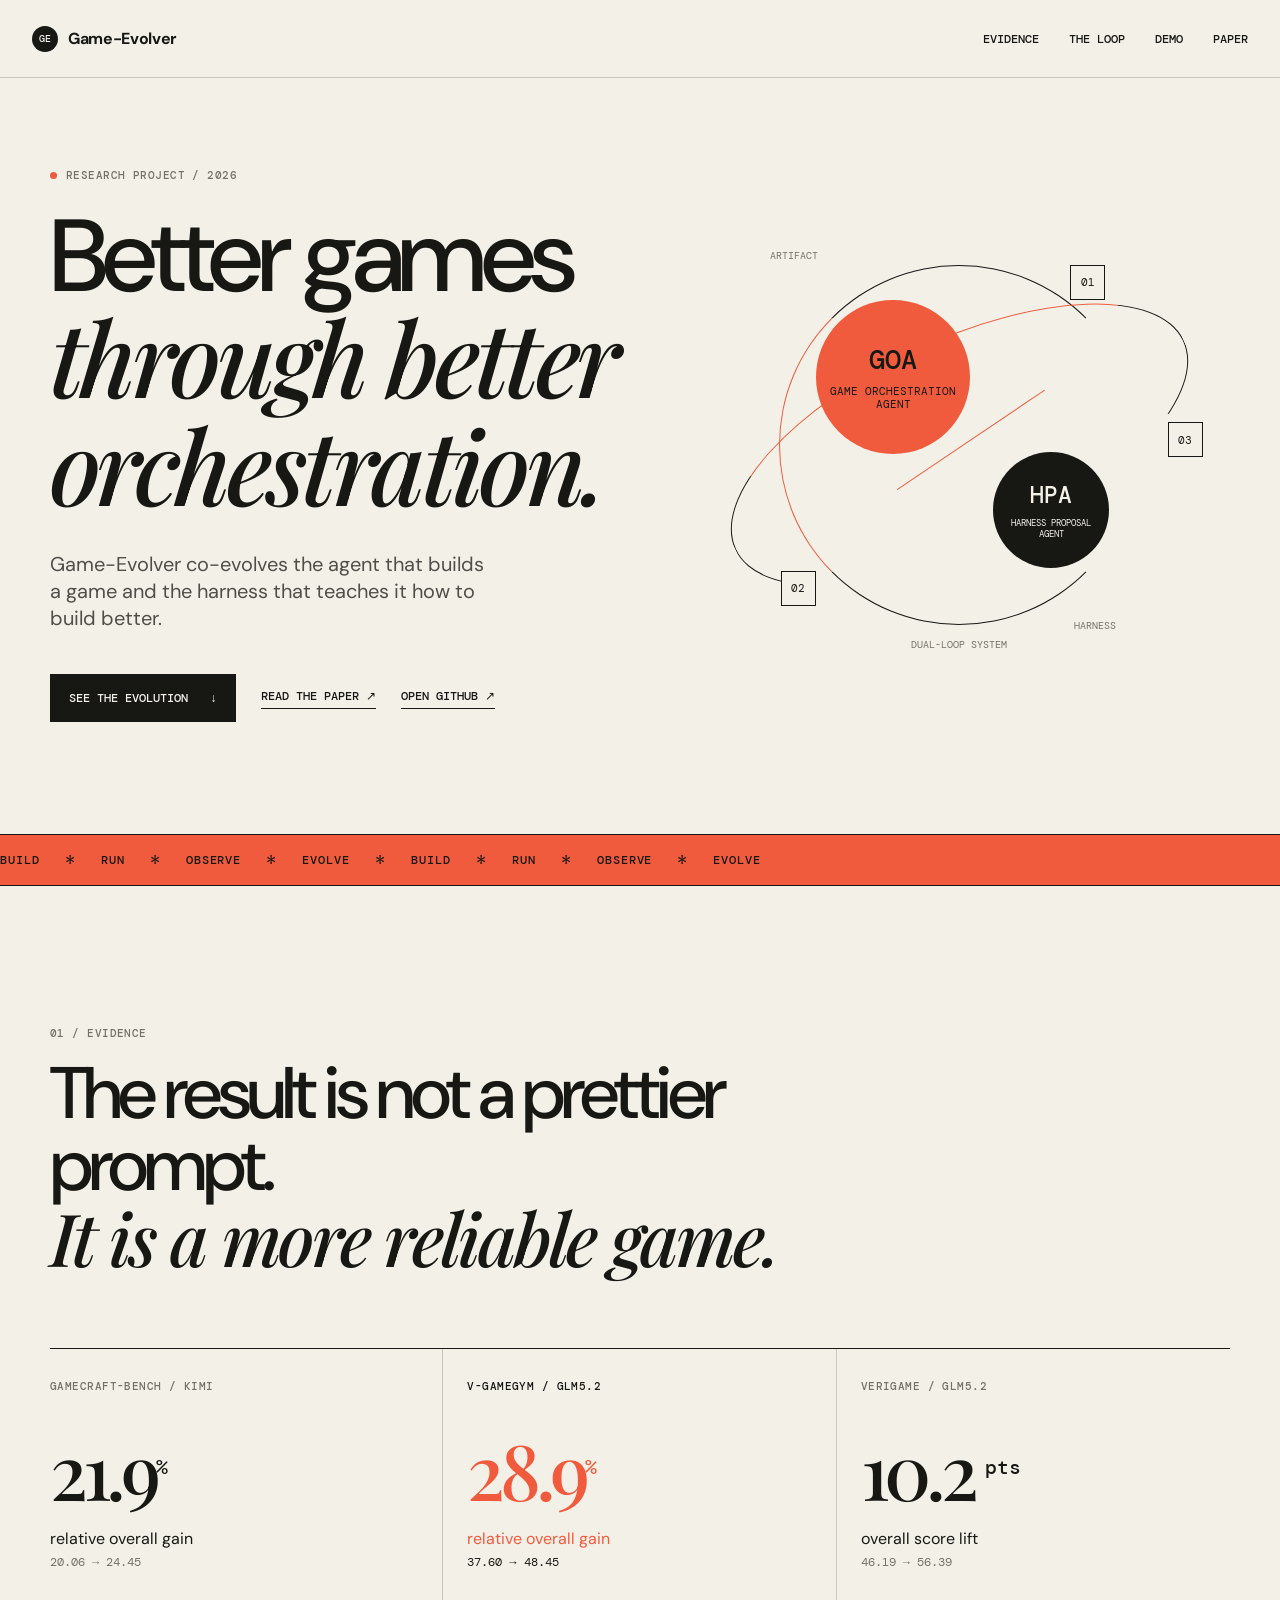
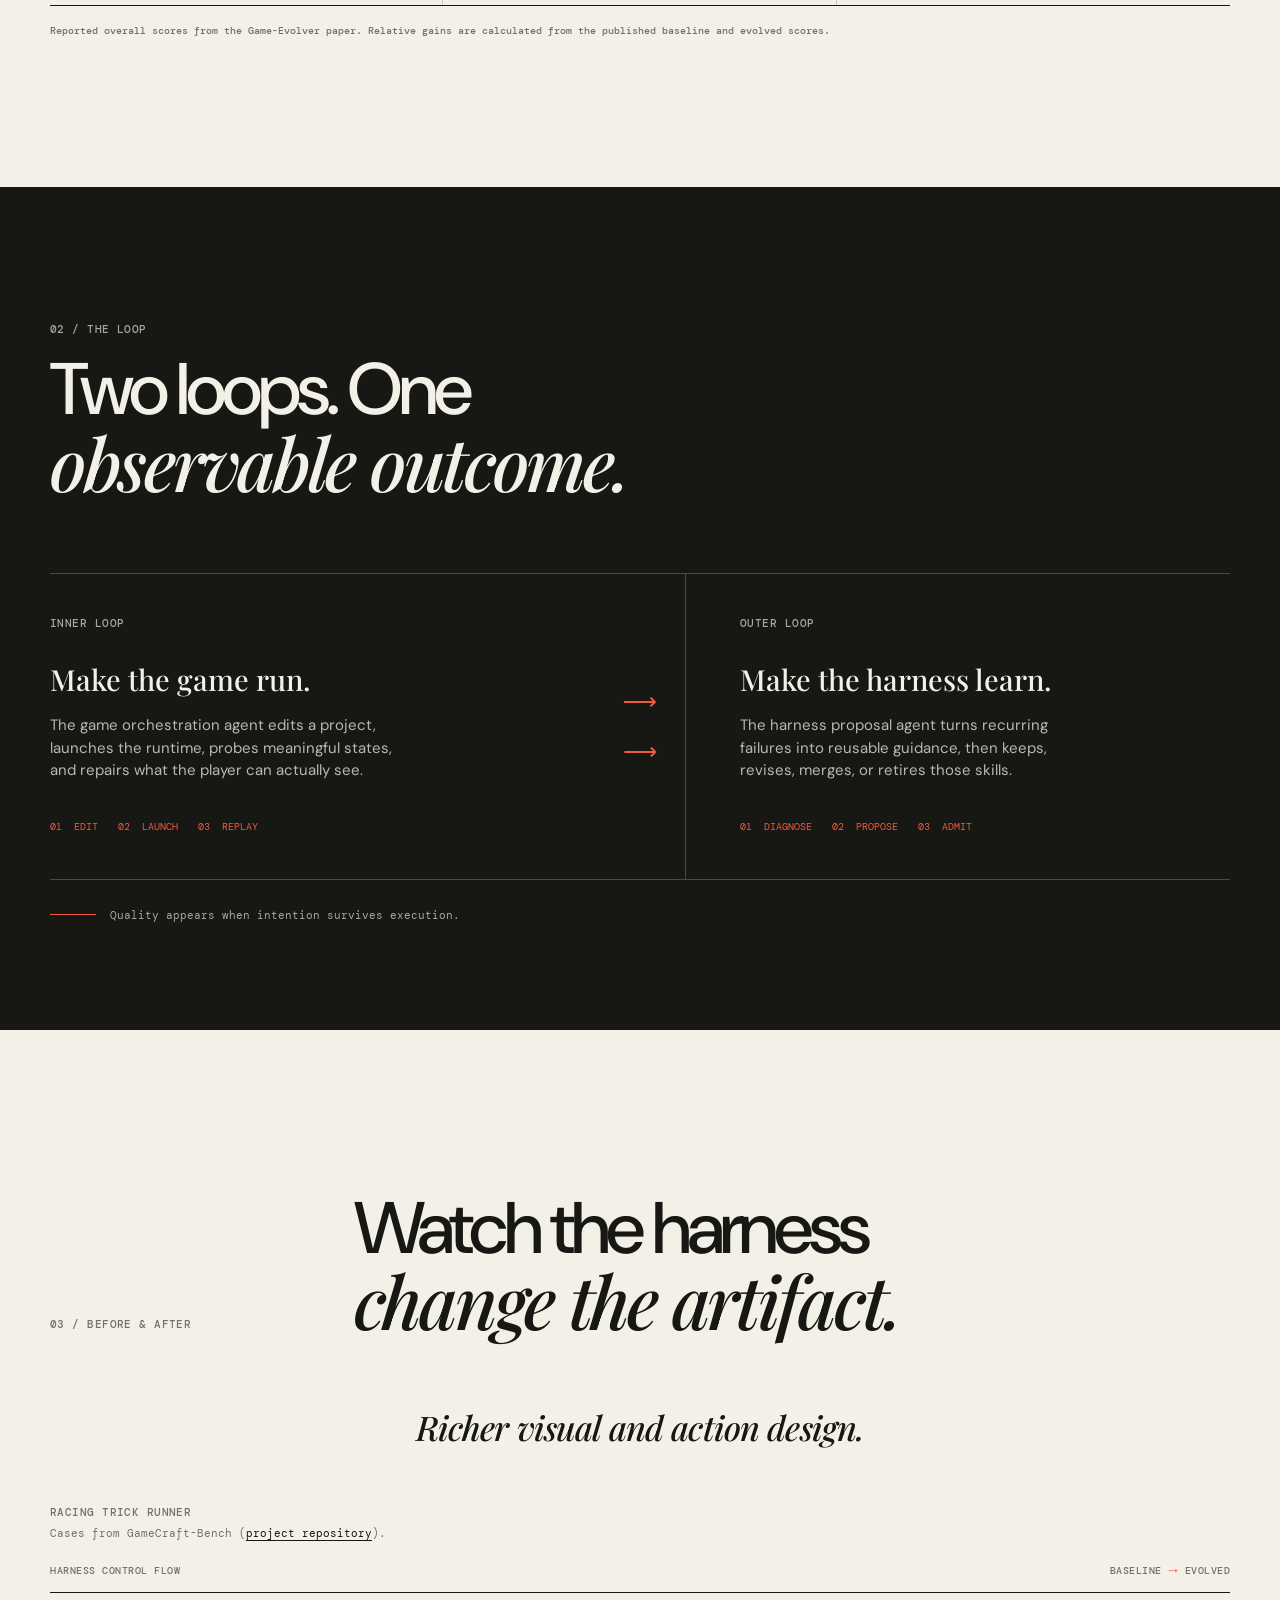
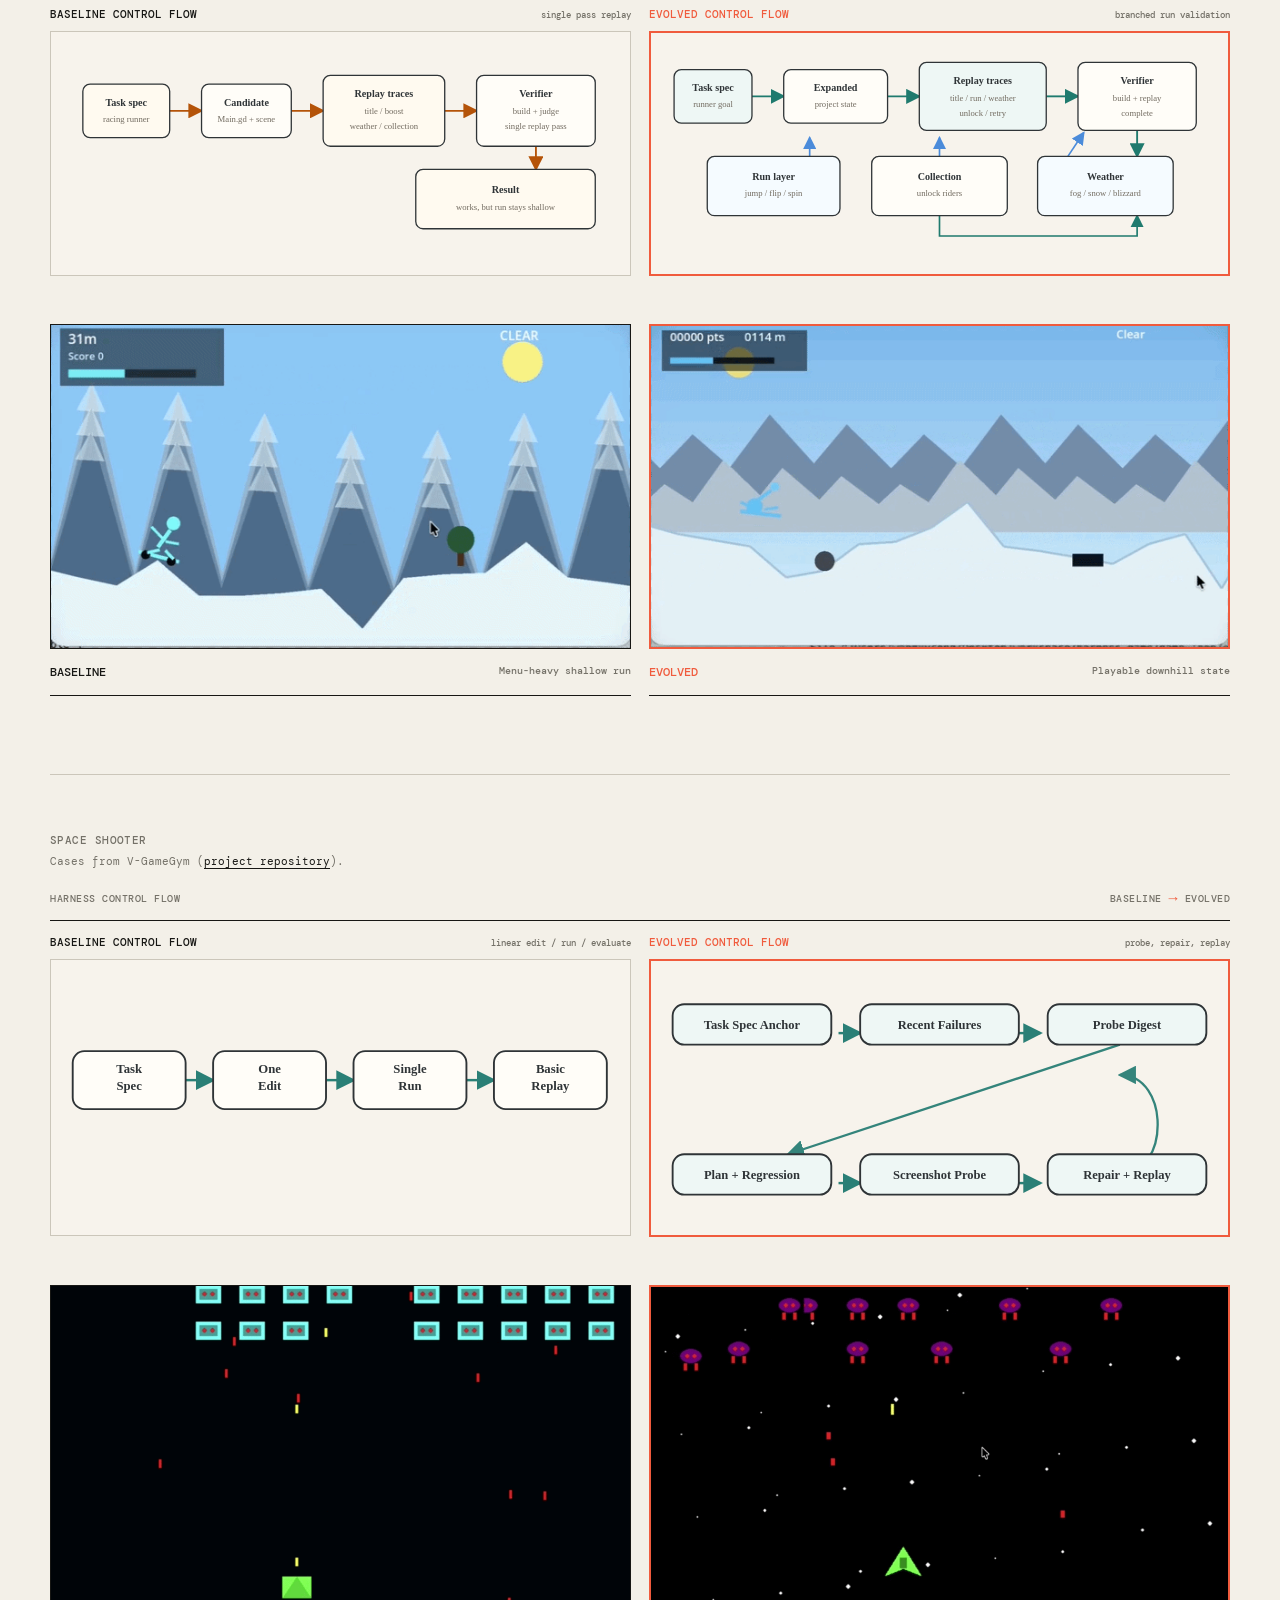
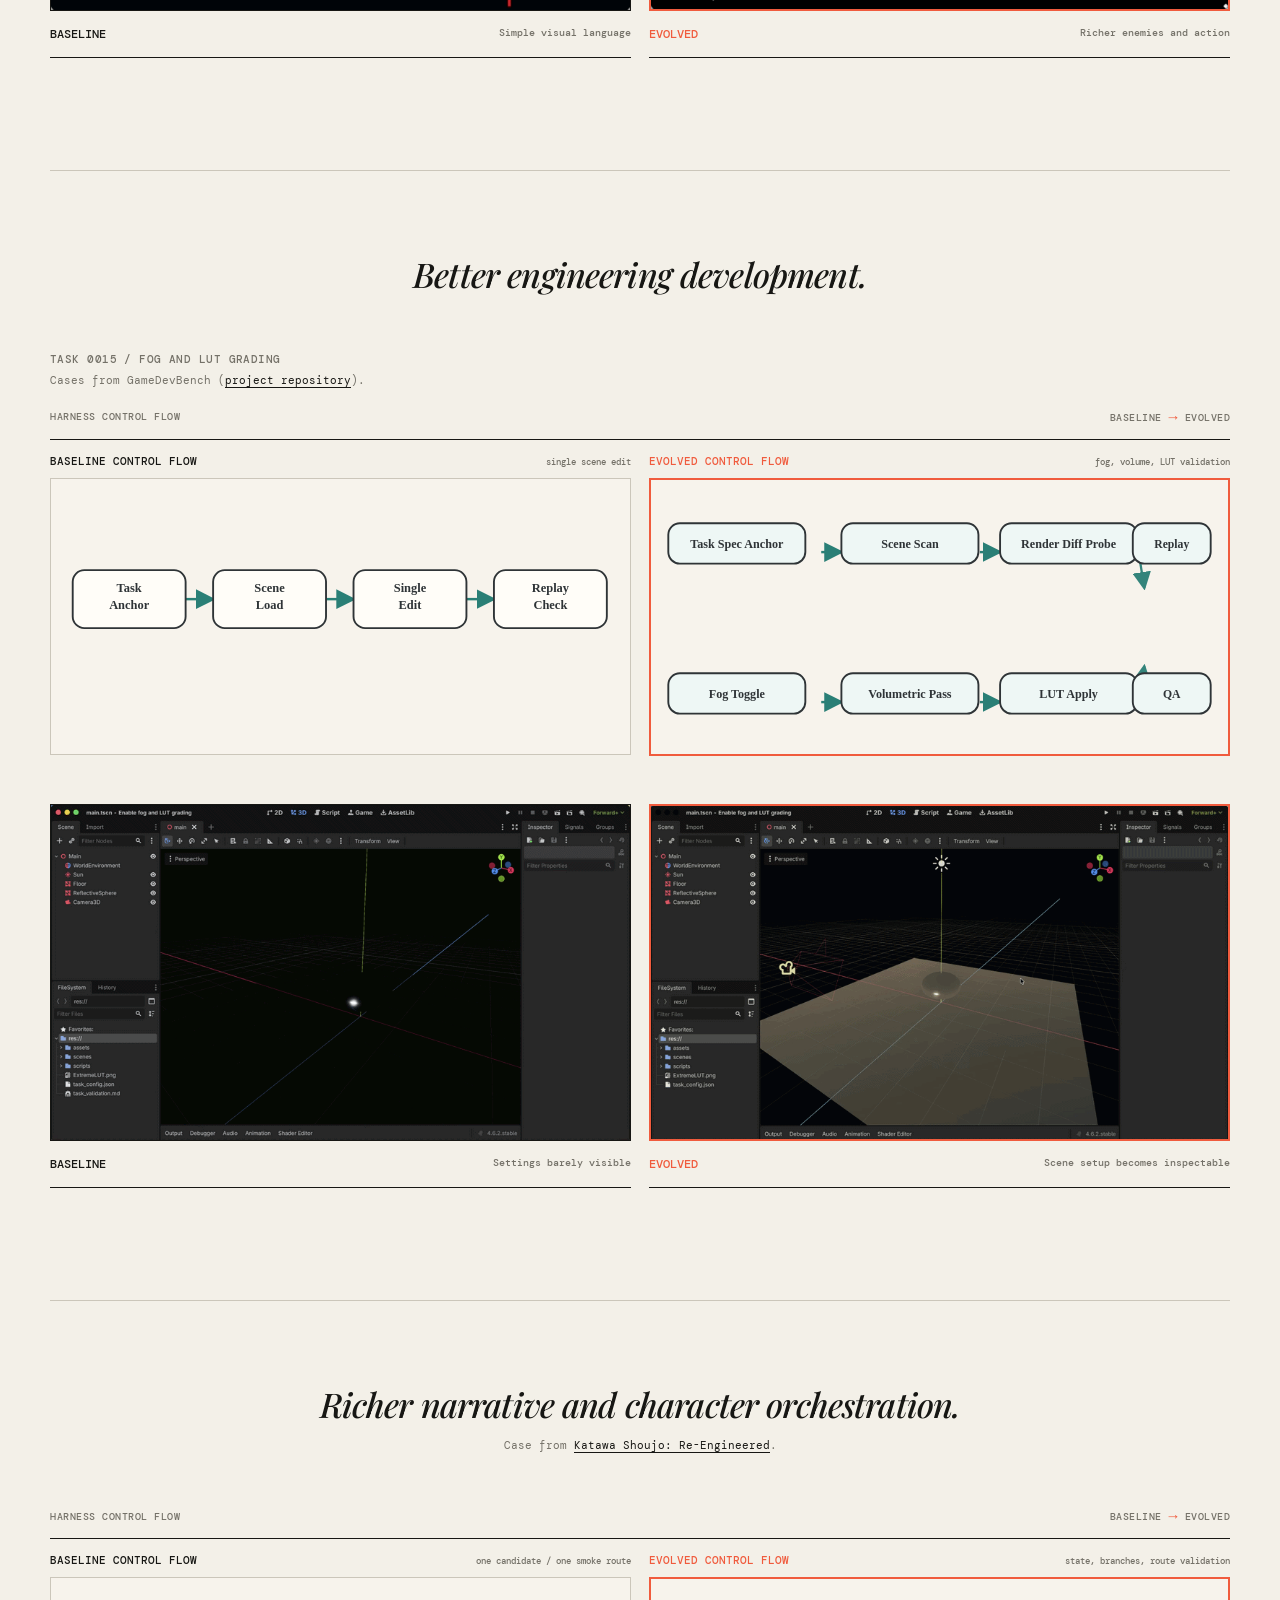
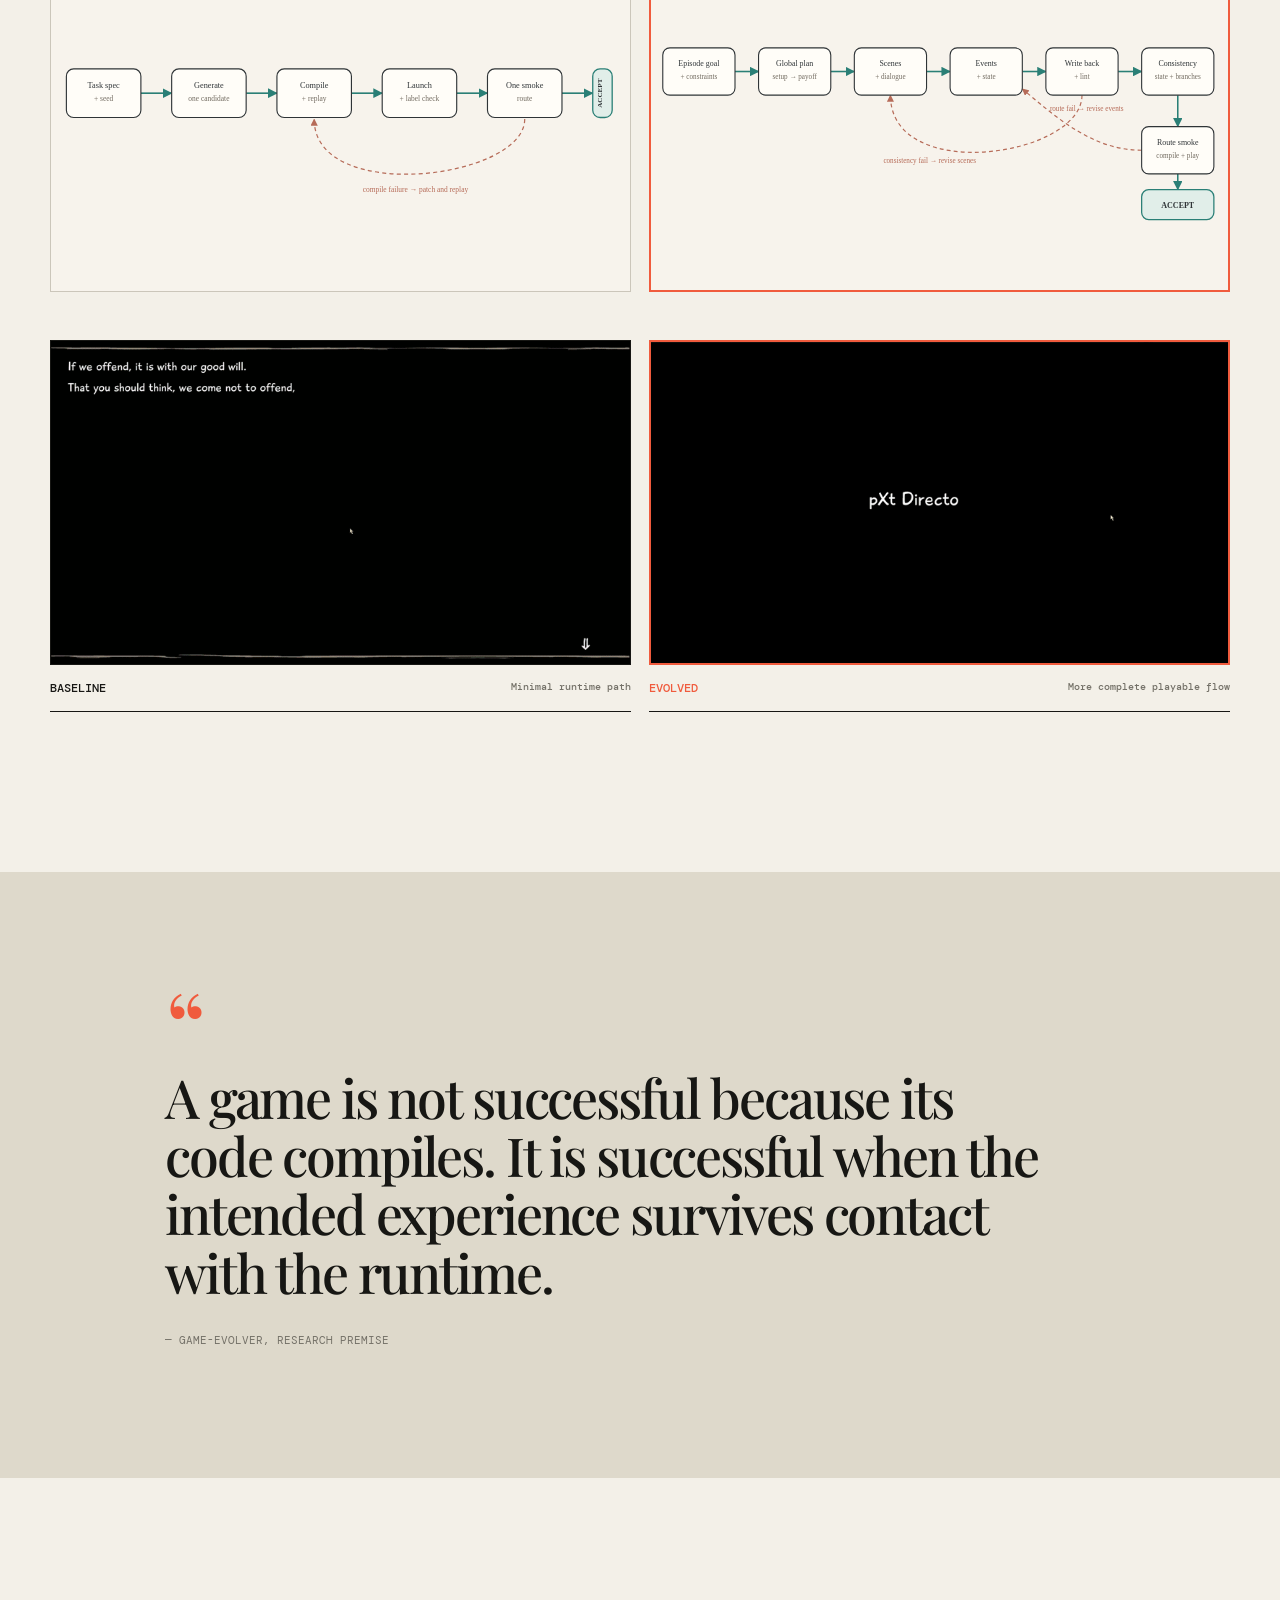
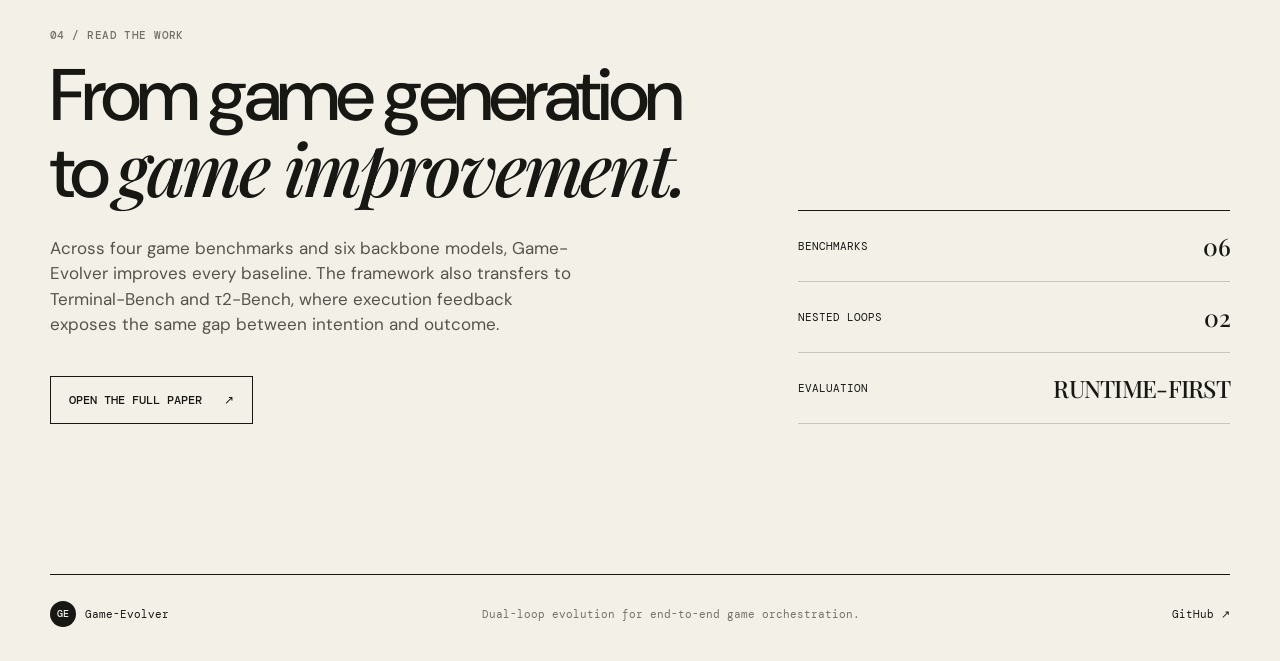
==== game-evolver/index.html @ 31e7216b "Add Game-Evolver demo site" ====
<!doctype html>
<html lang="en">
<head>
  <meta charset="utf-8">
  <meta name="viewport" content="width=device-width, initial-scale=1">
  <meta name="description" content="Game-Evolver: dual-loop evolution for end-to-end game orchestration.">
  <title>Game-Evolver | Better games through better orchestration</title>
  <link rel="stylesheet" href="styles.css">
</head>
<body>
  <header class="site-header">
    <a class="wordmark" href="#top" aria-label="Game-Evolver home">
      <span class="wordmark-mark" aria-hidden="true">GE</span>
      <span>Game-Evolver</span>
    </a>
    <button class="menu-toggle" type="button" aria-expanded="false" aria-controls="site-nav">Menu</button>
    <nav id="site-nav" class="site-nav" aria-label="Primary navigation">
      <a href="#evidence">Evidence</a>
      <a href="#loop">The loop</a>
      <a href="#demo">Demo</a>
      <a href="#paper">Paper</a>
    </nav>
  </header>

  <main id="top">
    <section class="hero section-shell">
      <div class="hero-copy reveal">
        <p class="eyebrow"><span class="pulse-dot"></span> Research project / 2026</p>
        <h1>Better games<br><em>through better orchestration.</em></h1>
        <p class="hero-lede">Game-Evolver co-evolves the agent that builds a game and the harness that teaches it how to build better.</p>
        <div class="hero-actions">
          <a class="button button-dark" href="#demo">See the evolution <span aria-hidden="true">&#8595;</span></a>
          <a class="text-link" href="assets/Game-Evolver-paper.pdf" target="_blank" rel="noreferrer">Read the paper <span aria-hidden="true">&#8599;</span></a>
          <a class="text-link" href="https://github.com/xuc865/Game-Evolver" target="_blank" rel="noreferrer">Open GitHub <span aria-hidden="true">&#8599;</span></a>
        </div>
      </div>
      <div class="hero-art reveal reveal-delay">
        <div class="orbit-label orbit-label-top">artifact</div>
        <div class="orbit-label orbit-label-bottom">harness</div>
        <div class="hero-ring hero-ring-one"></div>
        <div class="hero-ring hero-ring-two"></div>
        <div class="hero-link" aria-hidden="true"></div>
        <div class="hero-core hero-core-goa">
          <span>GOA</span>
          <small>game orchestration<br>agent</small>
        </div>
        <div class="hero-core hero-core-hpa">
          <span>HPA</span>
          <small>harness proposal<br>agent</small>
        </div>
        <div class="hero-system-label">dual-loop system</div>
        <div class="hero-node hero-node-a">01</div>
        <div class="hero-node hero-node-b">02</div>
        <div class="hero-node hero-node-c">03</div>
      </div>
    </section>

    <section class="marquee-band" aria-label="Project statement">
      <div class="marquee-track"><span>BUILD</span><b>*</b><span>RUN</span><b>*</b><span>OBSERVE</span><b>*</b><span>EVOLVE</span><b>*</b><span>BUILD</span><b>*</b><span>RUN</span><b>*</b><span>OBSERVE</span><b>*</b><span>EVOLVE</span></div>
    </section>

    <section id="evidence" class="section-shell evidence-section">
      <div class="section-heading reveal">
        <p class="eyebrow">01 / Evidence</p>
        <h2>The result is not a prettier prompt.<br><em>It is a more reliable game.</em></h2>
      </div>
      <div class="metric-grid">
        <article class="metric-card reveal">
          <p class="metric-kicker">GameCraft-Bench / Kimi</p>
          <strong><span class="count" data-target="21.9">0</span><sup>%</sup></strong>
          <p>relative overall gain<br><span class="muted">20.06 &rarr; 24.45</span></p>
        </article>
        <article class="metric-card metric-card-accent reveal reveal-delay">
          <p class="metric-kicker">V-GameGym / GLM5.2</p>
          <strong><span class="count" data-target="28.9">0</span><sup>%</sup></strong>
          <p>relative overall gain<br><span class="muted">37.60 &rarr; 48.45</span></p>
        </article>
        <article class="metric-card reveal reveal-delay-two">
          <p class="metric-kicker">VeriGame / GLM5.2</p>
          <strong><span class="count" data-target="10.2">0</span><sup> pts</sup></strong>
          <p>overall score lift<br><span class="muted">46.19 &rarr; 56.39</span></p>
        </article>
      </div>
      <p class="source-note reveal">Reported overall scores from the Game-Evolver paper. Relative gains are calculated from the published baseline and evolved scores.</p>
    </section>

    <section id="loop" class="loop-section">
      <div class="section-shell">
        <div class="section-heading reveal">
          <p class="eyebrow">02 / The loop</p>
          <h2>Two loops. One<br><em>observable outcome.</em></h2>
        </div>
        <div class="loop-diagram reveal">
          <div class="loop-column loop-column-inner">
            <span class="loop-index">INNER LOOP</span>
            <h3>Make the game run.</h3>
            <p>The game orchestration agent edits a project, launches the runtime, probes meaningful states, and repairs what the player can actually see.</p>
            <div class="step-list"><span>01&nbsp; edit</span><span>02&nbsp; launch</span><span>03&nbsp; replay</span></div>
          </div>
          <div class="loop-connector" aria-hidden="true"><span>&#10229;</span><span>&#10230;</span></div>
          <div class="loop-column loop-column-outer">
            <span class="loop-index">OUTER LOOP</span>
            <h3>Make the harness learn.</h3>
            <p>The harness proposal agent turns recurring failures into reusable guidance, then keeps, revises, merges, or retires those skills.</p>
            <div class="step-list"><span>01&nbsp; diagnose</span><span>02&nbsp; propose</span><span>03&nbsp; admit</span></div>
          </div>
        </div>
        <div class="loop-caption reveal"><span class="caption-line"></span><span>Quality appears when intention survives execution.</span></div>
      </div>
    </section>

    <section id="demo" class="section-shell demo-section">
      <div class="section-heading demo-heading reveal">
        <p class="eyebrow">03 / Before &amp; after</p>
        <h2>Watch the harness<br><em>change the artifact.</em></h2>
      </div>

      <div class="demo-case demo-case-action">
        <div class="demo-note reveal">
          <p>Richer visual and action design.</p>
        </div>
        <div class="action-showcase">
          <div class="action-pair">
            <div class="action-pair-label reveal">Racing Trick Runner</div>
            <p class="case-source reveal">Cases from GameCraft-Bench (<a href="https://github.com/FreedomIntelligence/gamecraft-bench" target="_blank" rel="noreferrer">project repository</a>).</p>
            <div class="harness-comparison reveal">
              <div class="harness-heading">
                <span class="harness-kicker">Harness control flow</span>
                <span class="harness-direction">baseline <span aria-hidden="true">&#8594;</span> evolved</span>
              </div>
              <div class="harness-grid">
                <figure class="harness-card">
                  <figcaption><span>Baseline control flow</span><small>single pass replay</small></figcaption>
                  <div class="harness-frame harness-frame-wide">
                    <img src="assets/snow-runner-harness-before.svg" alt="Baseline Racing Trick Runner harness control flow">
                  </div>
                </figure>
                <figure class="harness-card harness-card-new">
                  <figcaption><span>Evolved control flow</span><small>branched run validation</small></figcaption>
                  <div class="harness-frame harness-frame-wide">
                    <img src="assets/snow-runner-harness-after.svg" alt="Evolved Racing Trick Runner harness control flow">
                  </div>
                </figure>
              </div>
            </div>
            <div class="demo-grid">
              <figure class="demo-card reveal">
                <div class="demo-frame"><img src="assets/baseline-snow-runner.gif" alt="Animated baseline Racing Trick Runner game demo"></div>
                <figcaption><span>Baseline</span><small>Menu-heavy shallow run</small></figcaption>
              </figure>
              <figure class="demo-card demo-card-new reveal reveal-delay">
                <div class="demo-frame"><img src="assets/evolved-snow-runner.gif" alt="Animated evolved Racing Trick Runner game demo"></div>
                <figcaption><span>Evolved</span><small>Playable downhill state</small></figcaption>
              </figure>
            </div>
          </div>

          <div class="action-pair">
            <div class="action-pair-label reveal">Space Shooter</div>
            <p class="case-source reveal">Cases from V-GameGym (<a href="https://github.com/alibaba/SKYLENAGE-GameCodeGym/tree/main" target="_blank" rel="noreferrer">project repository</a>).</p>
            <div class="harness-comparison reveal">
              <div class="harness-heading">
                <span class="harness-kicker">Harness control flow</span>
                <span class="harness-direction">baseline <span aria-hidden="true">&#8594;</span> evolved</span>
              </div>
              <div class="harness-grid">
                <figure class="harness-card">
                  <figcaption><span>Baseline control flow</span><small>linear edit / run / evaluate</small></figcaption>
                  <div class="harness-frame">
                    <img src="assets/space-shooter-harness-before.svg" alt="Baseline Space Shooter harness control flow">
                  </div>
                </figure>
                <figure class="harness-card harness-card-new">
                  <figcaption><span>Evolved control flow</span><small>probe, repair, replay</small></figcaption>
                  <div class="harness-frame">
                    <img src="assets/space-shooter-harness-after.svg" alt="Evolved Space Shooter harness control flow">
                  </div>
                </figure>
              </div>
            </div>
            <div class="demo-grid">
              <figure class="demo-card reveal">
                <div class="demo-frame"><img src="assets/baseline-space-shooter.gif" alt="Animated baseline Space Shooter game demo"></div>
                <figcaption><span>Baseline</span><small>Simple visual language</small></figcaption>
              </figure>
              <figure class="demo-card demo-card-new reveal reveal-delay">
                <div class="demo-frame"><img src="assets/evolved-space-shooter.gif" alt="Animated evolved Space Shooter game demo"></div>
                <figcaption><span>Evolved</span><small>Richer enemies and action</small></figcaption>
              </figure>
            </div>
          </div>
        </div>
      </div>

      <div class="demo-case demo-case-engineering">
        <div class="demo-note reveal">
          <p>Better engineering development.</p>
        </div>
        <div class="engineering-pair">
          <div class="action-pair-label reveal">Task 0015 / Fog and LUT grading</div>
          <p class="case-source reveal">Cases from GameDevBench (<a href="https://github.com/waynchi/gamedevbench" target="_blank" rel="noreferrer">project repository</a>).</p>
          <div class="harness-comparison reveal">
            <div class="harness-heading">
              <span class="harness-kicker">Harness control flow</span>
              <span class="harness-direction">baseline <span aria-hidden="true">&#8594;</span> evolved</span>
            </div>
            <div class="harness-grid">
              <figure class="harness-card">
                <figcaption><span>Baseline control flow</span><small>single scene edit</small></figcaption>
                <div class="harness-frame">
                  <img src="assets/engineering-fog-lut-harness-before.svg" alt="Baseline fog and LUT grading harness control flow">
                </div>
              </figure>
              <figure class="harness-card harness-card-new">
                <figcaption><span>Evolved control flow</span><small>fog, volume, LUT validation</small></figcaption>
                <div class="harness-frame">
                  <img src="assets/engineering-fog-lut-harness-after.svg" alt="Evolved fog and LUT grading harness control flow">
                </div>
              </figure>
            </div>
          </div>
          <div class="demo-grid">
            <figure class="demo-card reveal">
              <div class="demo-frame"><img src="assets/baseline-engineering-fog-lut.gif" alt="Animated baseline Godot fog and LUT grading task demo"></div>
              <figcaption><span>Baseline</span><small>Settings barely visible</small></figcaption>
            </figure>
            <figure class="demo-card demo-card-new reveal reveal-delay">
              <div class="demo-frame"><img src="assets/evolved-engineering-fog-lut.gif" alt="Animated evolved Godot fog and LUT grading task demo"></div>
              <figcaption><span>Evolved</span><small>Scene setup becomes inspectable</small></figcaption>
            </figure>
          </div>
        </div>
      </div>

      <div class="demo-case demo-case-narrative">
        <div class="demo-note reveal">
          <p>Richer narrative and character orchestration.</p>
        </div>
        <p class="case-source case-source-centered reveal">Case from <a href="https://github.com/fleetingheart/ksre" target="_blank" rel="noreferrer">Katawa Shoujo: Re-Engineered</a>.</p>
        <div class="harness-comparison reveal">
          <div class="harness-heading">
            <span class="harness-kicker">Harness control flow</span>
            <span class="harness-direction">baseline <span aria-hidden="true">&#8594;</span> evolved</span>
          </div>
          <div class="harness-grid">
            <figure class="harness-card">
              <figcaption><span>Baseline control flow</span><small>one candidate / one smoke route</small></figcaption>
              <div class="harness-frame harness-frame-tall">
                <img src="assets/ksre-harness-before.svg" alt="Old KSRE harness flowchart">
              </div>
            </figure>
            <figure class="harness-card harness-card-new">
              <figcaption><span>Evolved control flow</span><small>state, branches, route validation</small></figcaption>
              <div class="harness-frame harness-frame-tall">
                <img src="assets/ksre-harness-after.svg" alt="Evolved KSRE harness flowchart">
              </div>
            </figure>
          </div>
        </div>
        <div class="demo-grid">
          <figure class="demo-card reveal">
            <div class="demo-frame"><img src="assets/baseline-visual-novel.gif" alt="Animated baseline visual novel game demo"></div>
            <figcaption><span>Baseline</span><small>Minimal runtime path</small></figcaption>
          </figure>
          <figure class="demo-card demo-card-new reveal reveal-delay">
            <div class="demo-frame"><img src="assets/evolved-visual-novel.gif" alt="Animated evolved visual novel game demo"></div>
            <figcaption><span>Evolved</span><small>More complete playable flow</small></figcaption>
          </figure>
        </div>
      </div>
    </section>

    <section class="quote-section">
      <div class="section-shell quote-layout reveal">
        <p class="quote-mark">“</p>
        <blockquote>A game is not successful because its code compiles. It is successful when the intended experience survives contact with the runtime.</blockquote>
        <p class="quote-attribution">— Game-Evolver, research premise</p>
      </div>
    </section>

    <section id="paper" class="paper-section section-shell">
      <div class="paper-copy reveal">
        <p class="eyebrow">04 / Read the work</p>
        <h2>From game generation<br>to <em>game improvement.</em></h2>
        <p>Across four game benchmarks and six backbone models, Game-Evolver improves every baseline. The framework also transfers to Terminal-Bench and &#964;2-Bench, where execution feedback exposes the same gap between intention and outcome.</p>
        <a class="button button-outline" href="assets/Game-Evolver-paper.pdf" target="_blank" rel="noreferrer">Open the full paper <span aria-hidden="true">&#8599;</span></a>
      </div>
      <div class="paper-index reveal reveal-delay" aria-label="Paper details">
        <div><span>Benchmarks</span><strong>06</strong></div>
        <div><span>Nested loops</span><strong>02</strong></div>
        <div><span>Evaluation</span><strong>Runtime-first</strong></div>
      </div>
    </section>
  </main>

  <footer class="site-footer section-shell">
    <div><span class="wordmark-mark" aria-hidden="true">GE</span> Game-Evolver</div>
    <p>Dual-loop evolution for end-to-end game orchestration.</p>
    <a href="https://github.com/xuc865/Game-Evolver" target="_blank" rel="noreferrer">GitHub <span aria-hidden="true">&#8599;</span></a>
  </footer>
  <script src="script.js"></script>
</body>
</html>
---- game-evolver/styles.css ----
@import url('https://fonts.googleapis.com/css2?family=DM+Mono:wght@400;500&family=DM+Sans:wght@400;500;700&family=Playfair+Display:ital,wght@0,500;0,600;1,500;1,600&display=swap');

:root { --ink:#171714; --paper:#f3f0e8; --line:#cbc6ba; --muted:#747168; --orange:#f05b3d; --cream:#ded9cb; --serif:'Playfair Display', Georgia, serif; --sans:'DM Sans', Arial, sans-serif; --mono:'DM Mono', monospace; }
* { box-sizing:border-box; }
html { scroll-behavior:smooth; }
body { margin:0; background:var(--paper); color:var(--ink); font-family:var(--sans); font-size:16px; line-height:1.5; }
a { color:inherit; text-decoration:none; }
.section-shell { width:min(1180px, calc(100% - 64px)); margin:0 auto; }
.site-header { height:78px; padding:0 32px; display:flex; align-items:center; justify-content:space-between; position:relative; z-index:5; border-bottom:1px solid var(--line); }
.wordmark { display:flex; gap:10px; align-items:center; font-weight:700; letter-spacing:-.02em; }
.wordmark-mark { display:inline-grid; place-items:center; width:26px; height:26px; background:var(--ink); color:var(--paper); border-radius:50%; font:500 10px var(--mono); letter-spacing:0; }
.site-nav { display:flex; gap:30px; font:500 12px var(--mono); text-transform:uppercase; }
.site-nav a, .text-link, .site-footer a { transition:color .2s ease; }
.site-nav a:hover, .text-link:hover, .site-footer a:hover { color:var(--orange); }
.menu-toggle { display:none; border:0; background:none; font:500 12px var(--mono); text-transform:uppercase; }
.hero { min-height:690px; display:grid; grid-template-columns:1.05fr .95fr; gap:40px; align-items:center; padding:90px 0 112px; }
.eyebrow, .metric-kicker, .loop-index, .source-note { font:500 11px var(--mono); letter-spacing:.04em; text-transform:uppercase; }
.eyebrow { display:flex; align-items:center; gap:9px; color:var(--muted); }
.pulse-dot { width:7px; height:7px; border-radius:50%; background:var(--orange); box-shadow:0 0 0 0 rgba(240,91,61,.5); animation:pulse 2.4s infinite; }
h1, h2, h3, p { margin-top:0; }
h1, h2 { font-weight:500; letter-spacing:-.055em; line-height:.98; }
h1 { font-size:clamp(56px, 8vw, 104px); margin:24px 0 30px; max-width:700px; }
h2 { font-size:clamp(42px, 5.7vw, 76px); margin:18px 0 30px; }
h1 em, h2 em, blockquote em { font-family:var(--serif); font-weight:500; letter-spacing:-.045em; }
.hero-lede { width:min(440px,100%); color:#504e48; font-size:20px; line-height:1.35; }
.hero-actions { display:flex; align-items:center; gap:25px; margin-top:42px; }
.button { display:inline-flex; align-items:center; gap:22px; padding:15px 18px; border:1px solid var(--ink); font:500 12px var(--mono); text-transform:uppercase; transition:background .25s ease, color .25s ease, transform .25s ease; }
.button:hover { transform:translateY(-3px); }
.button-dark { background:var(--ink); color:var(--paper); }
.button-dark:hover { background:var(--orange); border-color:var(--orange); }
.button-outline:hover { background:var(--ink); color:var(--paper); }
.text-link { font:500 12px var(--mono); text-transform:uppercase; border-bottom:1px solid var(--ink); padding-bottom:4px; }
.hero-art { min-height:455px; position:relative; display:grid; place-items:center; }
.hero-ring { position:absolute; border:1px solid var(--ink); border-radius:50%; animation:spin 25s linear infinite; }
.hero-ring-one { width:360px; height:360px; border-left-color:var(--orange); border-right-color:transparent; }
.hero-ring-two { width:495px; height:210px; transform:rotate(-25deg); border-top-color:var(--orange); border-bottom-color:transparent; animation-duration:18s; animation-direction:reverse; }
.hero-core { width:154px; height:154px; border-radius:50%; background:var(--orange); display:flex; flex-direction:column; align-items:center; justify-content:center; text-align:center; z-index:1; animation:breathe 4s ease-in-out infinite; }
.hero-core-goa { transform:translate(-66px, 36px); }
.hero-core-hpa { width:116px; height:116px; background:var(--ink); color:var(--paper); transform:translate(92px, -58px); animation-delay:-1.6s; }
.hero-core span { font:500 27px var(--mono); }
.hero-core small { margin-top:8px; font:11px/1.25 var(--mono); text-transform:uppercase; }
.hero-core-hpa span { font-size:23px; }
.hero-core-hpa small { font-size:9px; }
.hero-link { position:absolute; width:178px; height:1px; background:var(--orange); transform:rotate(-34deg) translate(13px, 2px); z-index:1; }
.hero-system-label { position:absolute; left:50%; bottom:22px; transform:translateX(-50%); color:var(--muted); font:10px var(--mono); text-transform:uppercase; white-space:nowrap; }
.hero-node { position:absolute; width:35px; height:35px; border:1px solid var(--ink); background:var(--paper); display:grid; place-items:center; font:11px var(--mono); animation:float 4s ease-in-out infinite; }
.hero-node-a { top:47px; right:23%; }
.hero-node-b { bottom:67px; left:17%; animation-delay:-1.5s; }
.hero-node-c { top:45%; right:5%; animation-delay:-2.6s; }
.orbit-label { position:absolute; font:10px var(--mono); text-transform:uppercase; color:var(--muted); }
.orbit-label-top { top:7%; left:15%; }
.orbit-label-bottom { bottom:9%; right:21%; }
.marquee-band { overflow:hidden; border-top:1px solid var(--ink); border-bottom:1px solid var(--ink); background:var(--orange); }
.marquee-track { width:max-content; display:flex; align-items:center; gap:25px; padding:14px 0; font:500 12px var(--mono); letter-spacing:.08em; animation:marquee 28s linear infinite; }
.marquee-track b { font-size:17px; font-weight:400; }
.evidence-section { padding:140px 0 150px; }
.section-heading { max-width:850px; }
.section-heading h2 { margin-bottom:70px; }
.metric-grid { display:grid; grid-template-columns:repeat(3,1fr); border-top:1px solid var(--ink); border-bottom:1px solid var(--ink); }
.metric-card { padding:30px 24px 34px 0; min-height:230px; border-right:1px solid var(--line); }
.metric-card + .metric-card { padding-left:24px; }
.metric-card:last-child { border-right:0; }
.metric-kicker { color:var(--muted); margin-bottom:38px; }
.metric-card strong { display:block; font:500 clamp(50px,6vw,78px) var(--serif); letter-spacing:-.07em; line-height:1; }
.metric-card sup { font:500 20px var(--mono); letter-spacing:0; }
.metric-card p:last-child { margin:20px 0 0; line-height:1.35; }
.metric-card-accent { color:var(--orange); }
.metric-card-accent .muted, .metric-card-accent .metric-kicker { color:var(--ink); }
.muted { color:var(--muted); font:12px var(--mono); }
.source-note { margin:18px 0 0; color:var(--muted); text-transform:none; letter-spacing:0; font-size:10px; }
.loop-section { background:var(--ink); color:var(--paper); padding:135px 0 108px; }
.loop-section .eyebrow, .loop-section .loop-index { color:#aaa69b; }
.loop-diagram { display:grid; grid-template-columns:1fr 90px 1fr; align-items:center; border-top:1px solid #4a4943; border-bottom:1px solid #4a4943; }
.loop-column { padding:36px 0 46px; min-height:300px; }
.loop-column h3 { font:500 29px var(--serif); margin:26px 0 16px; }
.loop-column p { max-width:350px; color:#bab7ae; font-size:15px; }
.loop-column-outer { padding-left:54px; border-left:1px solid #4a4943; }
.loop-connector { display:flex; flex-direction:column; align-items:center; gap:14px; font:24px var(--serif); color:var(--orange); }
.loop-connector span:first-child { transform:rotate(180deg); }
.step-list { display:flex; gap:20px; margin-top:38px; color:var(--orange); font:10px var(--mono); text-transform:uppercase; }
.loop-caption { display:flex; align-items:center; gap:14px; margin-top:28px; font:11px var(--mono); color:#aaa69b; }
.caption-line { display:inline-block; width:46px; height:1px; background:var(--orange); }
.demo-section { padding:145px 0 160px; }
.demo-heading { display:flex; align-items:flex-end; justify-content:space-between; gap:30px; }
.demo-heading h2 { margin-bottom:0; }
.demo-heading > p:last-child { max-width:240px; color:var(--muted); font-size:14px; margin-bottom:4px; }
.demo-case { margin-top:66px; }
.case-label { color:var(--muted); font:500 11px var(--mono); letter-spacing:.04em; text-transform:uppercase; }
.demo-case .demo-note { margin-top:16px; }
.demo-case .demo-grid { margin-top:48px; }
.action-showcase { margin-top:58px; }
.action-pair + .action-pair { margin-top:78px; padding-top:58px; border-top:1px solid var(--line); }
.action-pair-label { color:var(--muted); font:500 11px var(--mono); letter-spacing:.04em; text-transform:uppercase; }
.action-pair .harness-comparison { margin-top:20px; }
.case-source { margin:7px 0 0; color:var(--muted); font:11px var(--mono); }
.case-source-centered { margin-top:14px; text-align:center; }
.case-source a { color:var(--ink); border-bottom:1px solid var(--ink); transition:color .2s ease, border-color .2s ease; }
.case-source a:hover { color:var(--orange); border-color:var(--orange); }
.demo-case-engineering { margin-top:112px; padding-top:68px; border-top:1px solid var(--line); }
.engineering-pair { margin-top:58px; }
.engineering-pair .harness-comparison { margin-top:20px; }
.demo-case-engineering .demo-frame { aspect-ratio:800 / 464; }
.demo-case-narrative { margin-top:112px; padding-top:68px; border-top:1px solid var(--line); }
.demo-note { margin:48px 0 0; text-align:center; }
.demo-note p { margin:0 0 9px; font:italic 500 clamp(23px, 3vw, 34px)/1.15 var(--serif); letter-spacing:-.025em; }
.demo-note small { color:var(--muted); font:11px var(--mono); }
.demo-note a { color:var(--ink); border-bottom:1px solid var(--ink); transition:color .2s ease, border-color .2s ease; }
.demo-note a:hover { color:var(--orange); border-color:var(--orange); }
.harness-comparison { margin-top:54px; }
.harness-heading { display:flex; align-items:center; justify-content:space-between; gap:20px; padding-bottom:12px; border-bottom:1px solid var(--ink); }
.harness-kicker, .harness-direction { font:500 10px var(--mono); letter-spacing:.05em; text-transform:uppercase; }
.harness-kicker { color:var(--muted); }
.harness-direction { color:var(--muted); }
.harness-direction span { color:var(--orange); font-size:15px; vertical-align:-1px; }
.harness-grid { display:grid; grid-template-columns:1fr 1fr; gap:18px; }
.harness-card { margin:0; min-width:0; }
.harness-card figcaption { display:flex; align-items:baseline; justify-content:space-between; gap:18px; padding:14px 0 10px; font:500 11px var(--mono); text-transform:uppercase; }
.harness-card figcaption small { color:var(--muted); font-size:9px; text-transform:none; white-space:nowrap; }
.harness-card-new figcaption span { color:var(--orange); }
.harness-frame { display:grid; place-items:center; min-height:240px; overflow:hidden; border:1px solid var(--line); background:#f7f3ec; }
.harness-frame img { display:block; width:100%; height:auto; max-height:300px; object-fit:contain; }
.harness-frame-wide { min-height:245px; }
.harness-frame-wide img { max-height:310px; }
.harness-frame-tall { min-height:315px; }
.harness-frame-tall img { max-height:360px; }
.harness-card-new .harness-frame { border:2px solid var(--orange); }
.demo-grid { display:grid; grid-template-columns:1fr 1fr; gap:18px; margin-top:74px; }
.demo-card { margin:0; }
.demo-frame { background:#111; aspect-ratio:800 / 448; overflow:hidden; border:1px solid var(--ink); }
.demo-frame img { width:100%; height:100%; object-fit:cover; display:block; transition:transform .7s cubic-bezier(.2,.7,.2,1); }
.demo-case-action .demo-frame img { object-position:center bottom; }
.demo-card:hover img { transform:scale(1.035); }
.demo-card-new .demo-frame { border:2px solid var(--orange); }
.demo-card figcaption { display:flex; justify-content:space-between; padding:15px 0; border-bottom:1px solid var(--ink); font:500 12px var(--mono); text-transform:uppercase; }
.demo-card figcaption small { color:var(--muted); font-size:10px; text-transform:none; }
.demo-card-new figcaption span { color:var(--orange); }
.quote-section { background:var(--cream); padding:120px 0; }
.quote-layout { max-width:950px; }
.quote-mark { color:var(--orange); font:100px/.65 var(--serif); height:48px; margin-bottom:28px; }
blockquote { max-width:900px; margin:0; font:500 clamp(30px,4.2vw,57px)/1.08 var(--serif); letter-spacing:-.04em; }
.quote-attribution { margin-top:32px; color:var(--muted); font:11px var(--mono); text-transform:uppercase; }
.paper-section { display:grid; grid-template-columns:1.2fr .8fr; gap:100px; padding:150px 0; }
.paper-copy h2 { margin-bottom:27px; }
.paper-copy > p:not(.eyebrow) { max-width:530px; color:#56534c; font-size:17px; margin-bottom:38px; }
.paper-index { align-self:end; border-top:1px solid var(--ink); }
.paper-index div { display:flex; align-items:center; justify-content:space-between; gap:20px; padding:19px 0; border-bottom:1px solid var(--line); font:11px var(--mono); text-transform:uppercase; }
.paper-index strong { font:500 24px var(--serif); letter-spacing:-.03em; }
.site-footer { display:flex; align-items:center; justify-content:space-between; gap:20px; padding:26px 0 34px; border-top:1px solid var(--ink); font:11px var(--mono); }
.site-footer > div { display:flex; align-items:center; gap:9px; }
.site-footer p { margin:0; color:var(--muted); }
.reveal { opacity:0; transform:translateY(18px); transition:opacity .7s ease, transform .7s ease; }
.reveal.is-visible { opacity:1; transform:translateY(0); }
.reveal-delay { transition-delay:.12s; }
.reveal-delay-two { transition-delay:.22s; }
@keyframes pulse { 0%,100% { box-shadow:0 0 0 0 rgba(240,91,61,0); } 50% { box-shadow:0 0 0 7px rgba(240,91,61,.17); } }
@keyframes spin { to { transform:rotate(360deg); } }
@keyframes breathe { 0%,100% { transform:scale(1); } 50% { transform:scale(1.04); } }
@keyframes float { 0%,100% { transform:translateY(0); } 50% { transform:translateY(-9px); } }
@keyframes marquee { to { transform:translateX(-50%); } }
@media (max-width: 760px) {
  .section-shell { width:min(100% - 38px, 580px); }
  .site-header { height:68px; padding:0 19px; }
  .menu-toggle { display:block; }
  .site-nav { display:none; position:absolute; top:68px; left:0; right:0; background:var(--paper); border-bottom:1px solid var(--ink); padding:18px 19px; flex-direction:column; gap:15px; }
  .site-nav.is-open { display:flex; }
  .hero { display:block; min-height:0; padding:80px 0 60px; }
  h1 { font-size:58px; }
  .hero-lede { font-size:18px; }
  .hero-actions { align-items:flex-start; flex-direction:column; gap:18px; }
  .hero-art { min-height:320px; margin-top:45px; }
  .hero-ring-one { width:260px; height:260px; }
  .hero-ring-two { width:340px; height:160px; }
  .hero-core-goa { transform:translate(-45px, 10px); }
  .hero-core-hpa { width:90px; height:90px; transform:translate(75px, -190px); }
  .hero-link { width:135px; transform:rotate(-34deg) translate(8px, 2px); }
  .hero-node-a { top:20px; right:17%; }
  .hero-node-b { bottom:35px; left:11%; }
  .hero-node-c { right:0; }
  .evidence-section, .demo-section, .paper-section { padding:85px 0; }
  .section-heading h2 { margin-bottom:45px; }
  .metric-grid { display:block; }
  .metric-card, .metric-card + .metric-card { min-height:0; padding:25px 0; border-right:0; border-bottom:1px solid var(--line); }
  .metric-card:last-child { border-bottom:0; }
  .metric-kicker { margin-bottom:22px; }
  .metric-card strong { font-size:62px; }
  .loop-section { padding:85px 0 70px; }
  .loop-diagram { display:block; }
  .loop-column, .loop-column-outer { padding:30px 0; min-height:0; border-left:0; }
  .loop-column-outer { border-top:1px solid #4a4943; }
  .loop-connector { flex-direction:row; justify-content:center; padding:12px 0; }
  .loop-connector span:first-child { transform:rotate(90deg); }
  .loop-connector span:last-child { transform:rotate(90deg); }
  .demo-heading { display:block; }
  .demo-heading > p:last-child { margin-top:25px; }
  .harness-comparison { margin-top:43px; }
  .harness-heading { align-items:flex-start; flex-direction:column; gap:5px; }
  .harness-grid { display:block; }
  .harness-card + .harness-card { margin-top:34px; }
  .harness-card figcaption { gap:10px; }
  .harness-card figcaption small { white-space:normal; text-align:right; }
  .harness-frame { min-height:0; }
  .harness-frame img, .harness-frame-tall img { max-height:none; }
  .demo-grid { display:block; margin-top:45px; }
  .demo-card + .demo-card { margin-top:40px; }
  .quote-section { padding:85px 0; }
  .paper-section { display:block; }
  .paper-index { margin-top:65px; }
  .site-footer { align-items:flex-start; flex-direction:column; gap:13px; }
}
@media (prefers-reduced-motion: reduce) { *, *::before, *::after { animation-duration:.01ms !important; animation-iteration-count:1 !important; scroll-behavior:auto !important; transition-duration:.01ms !important; } }
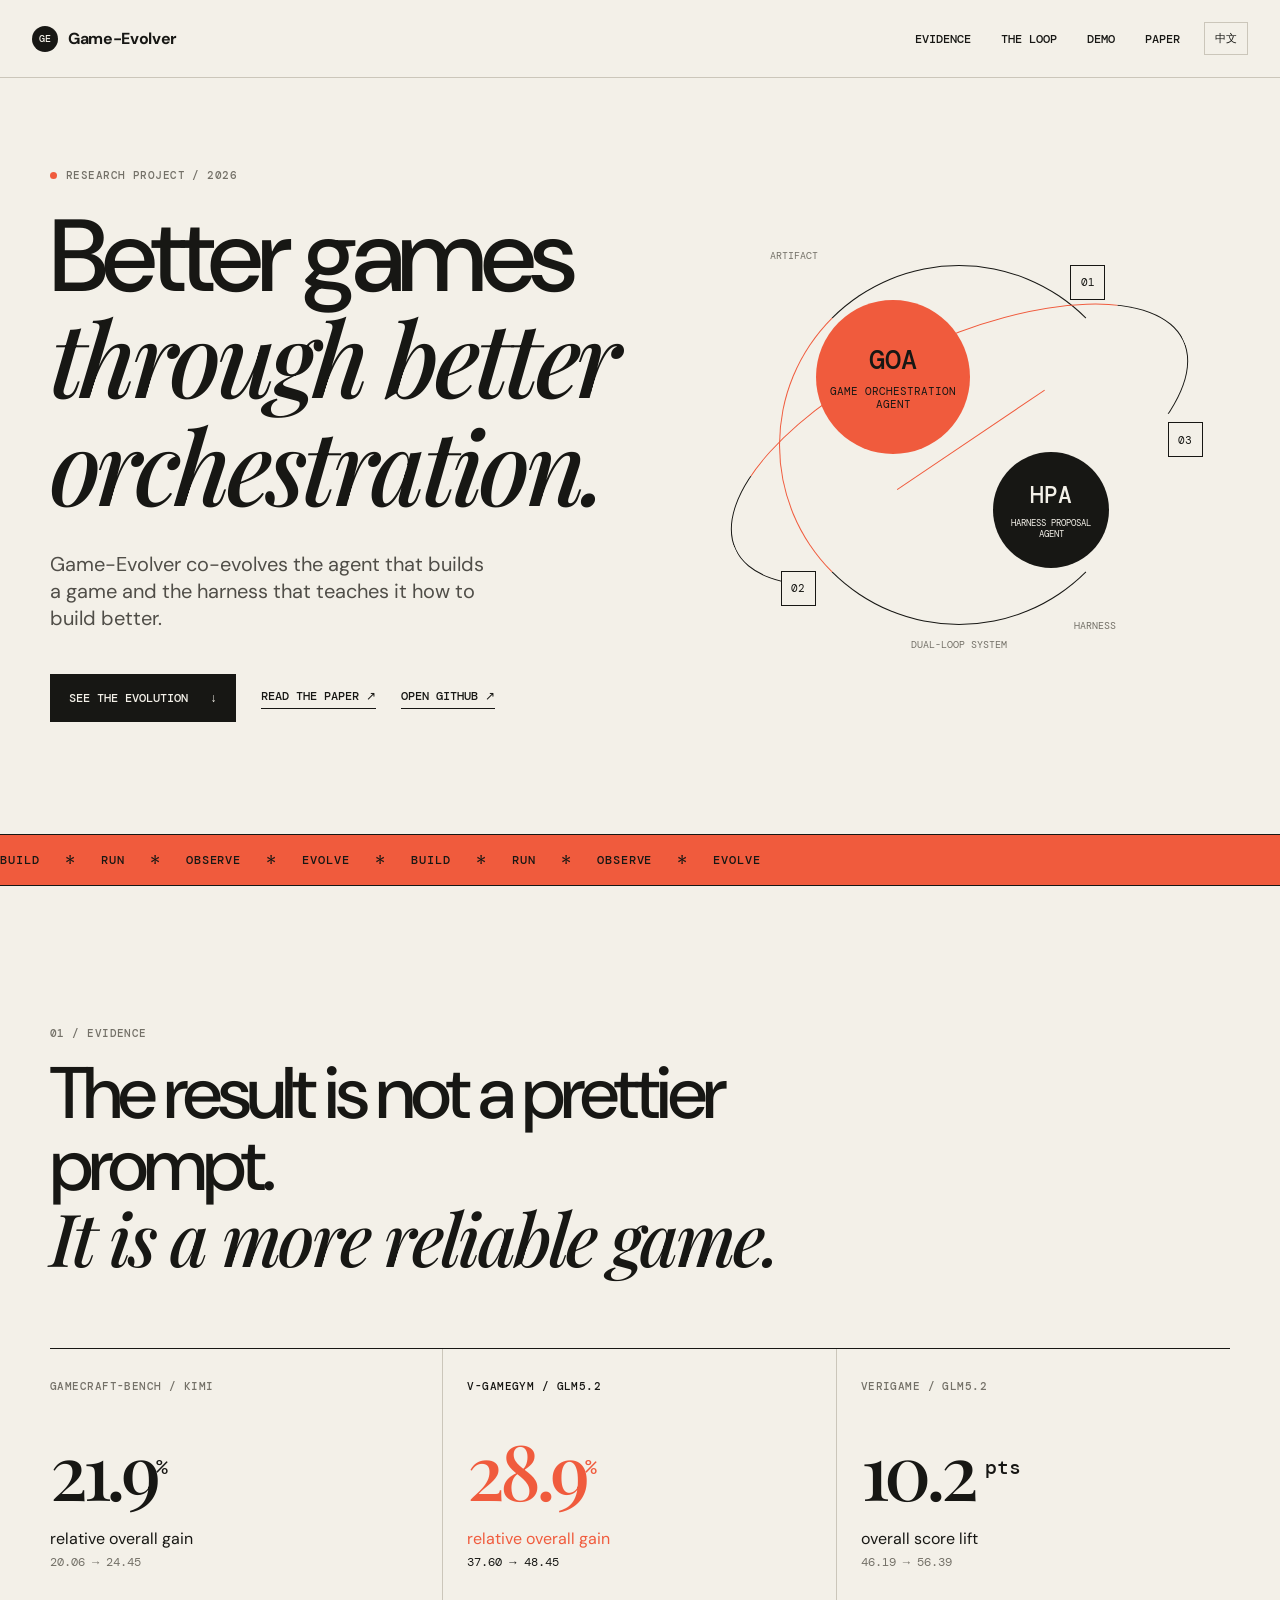
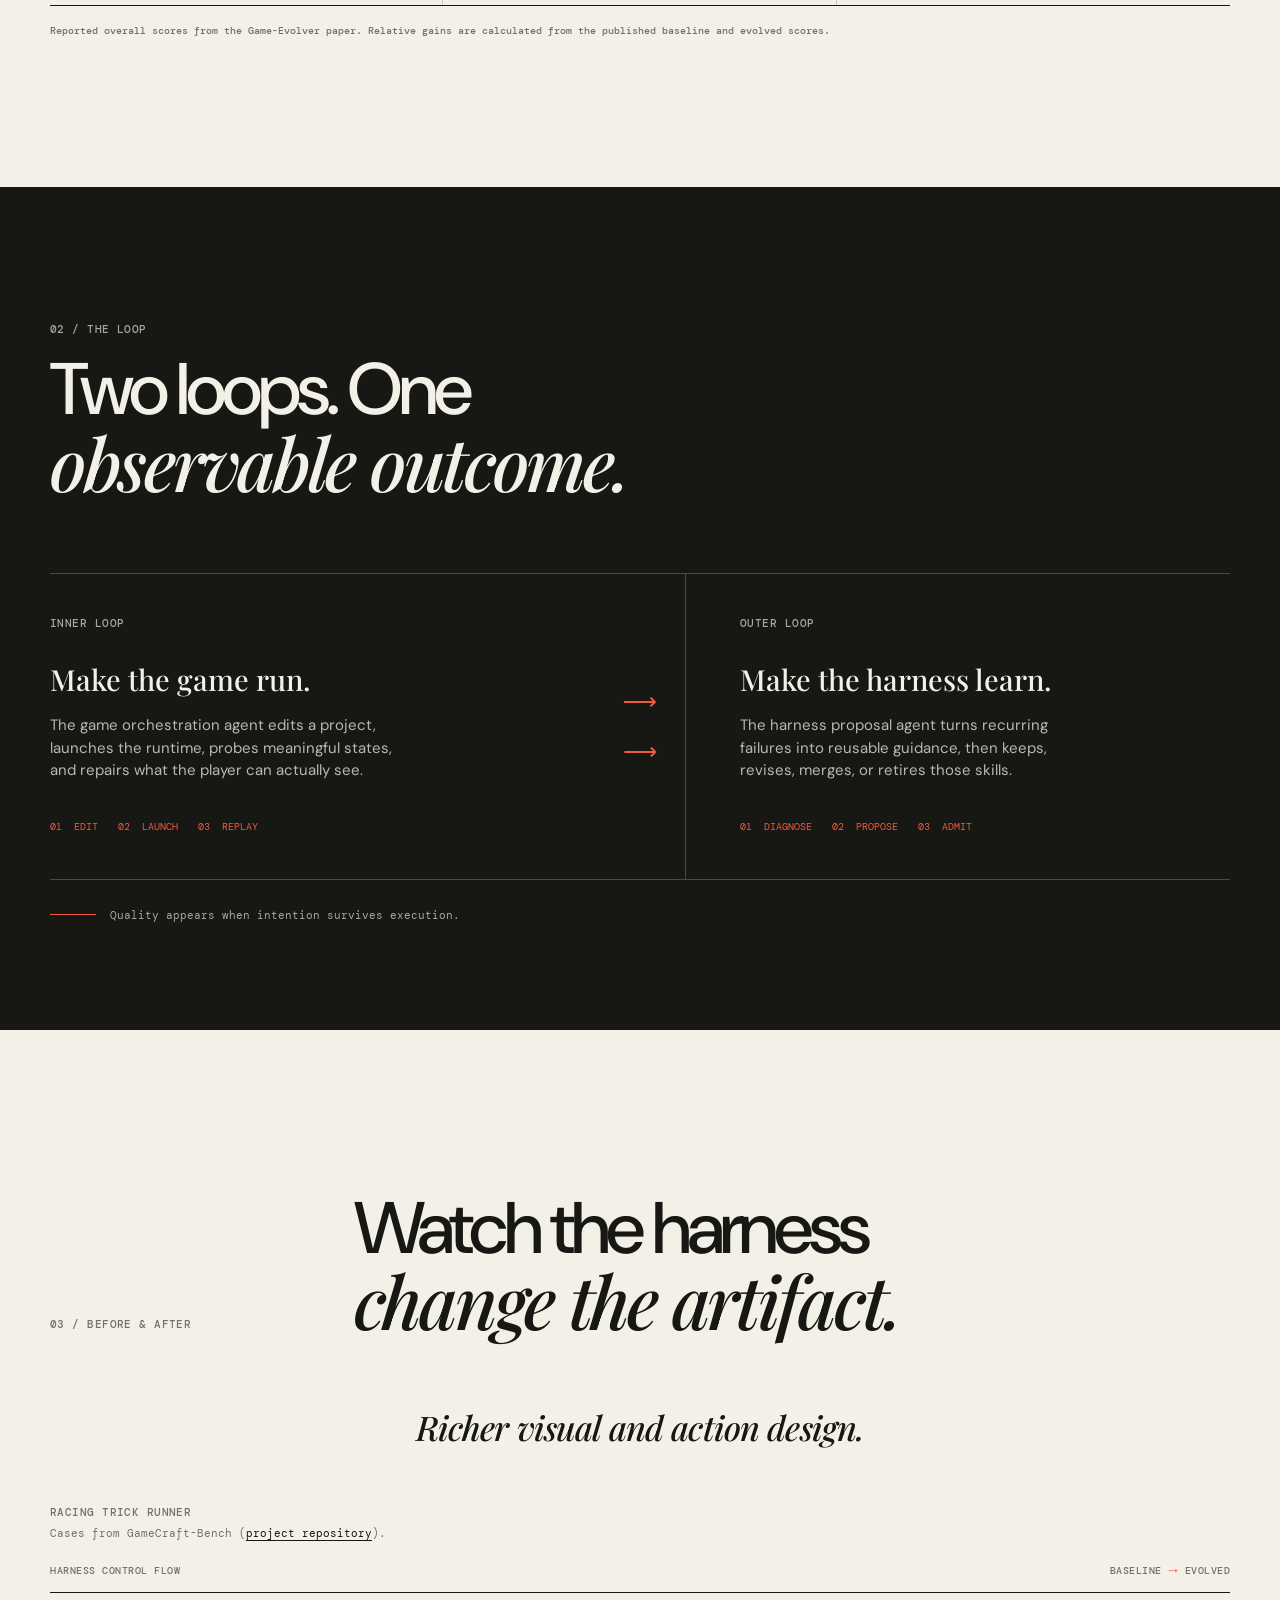
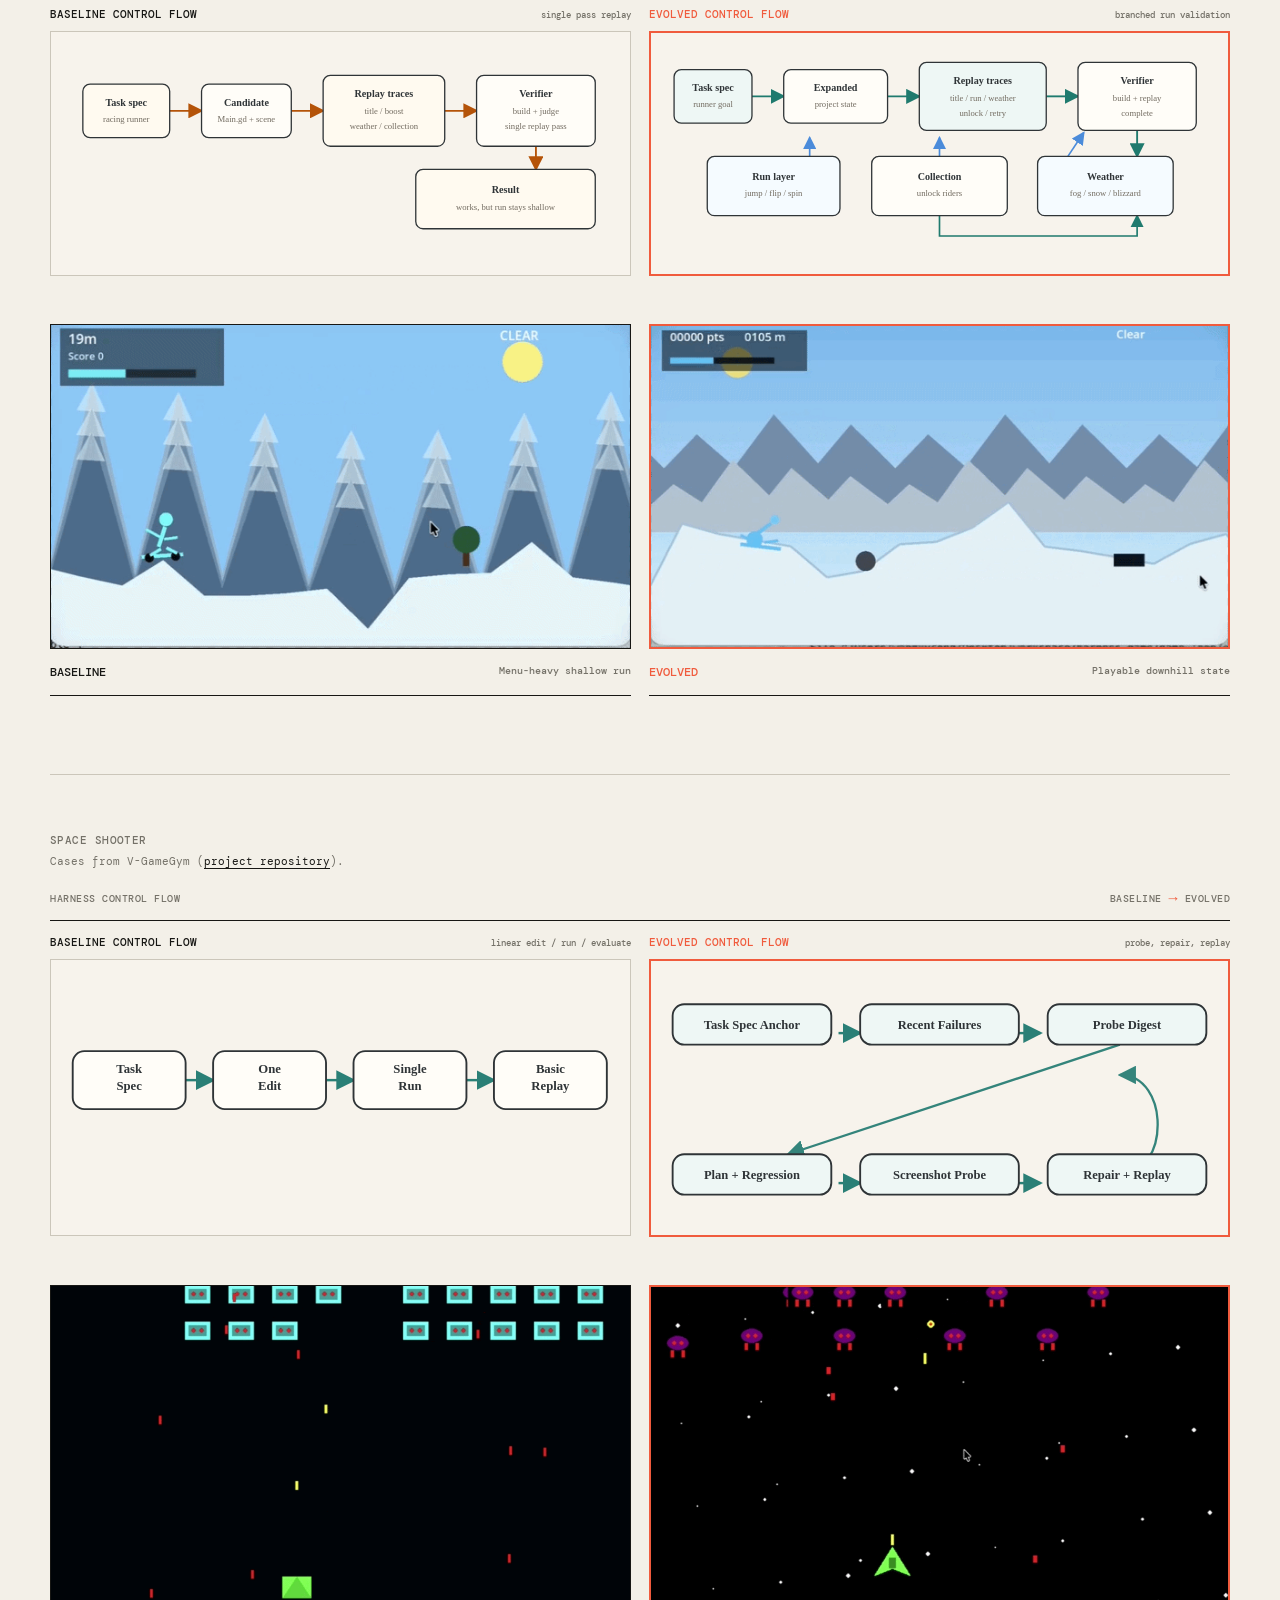
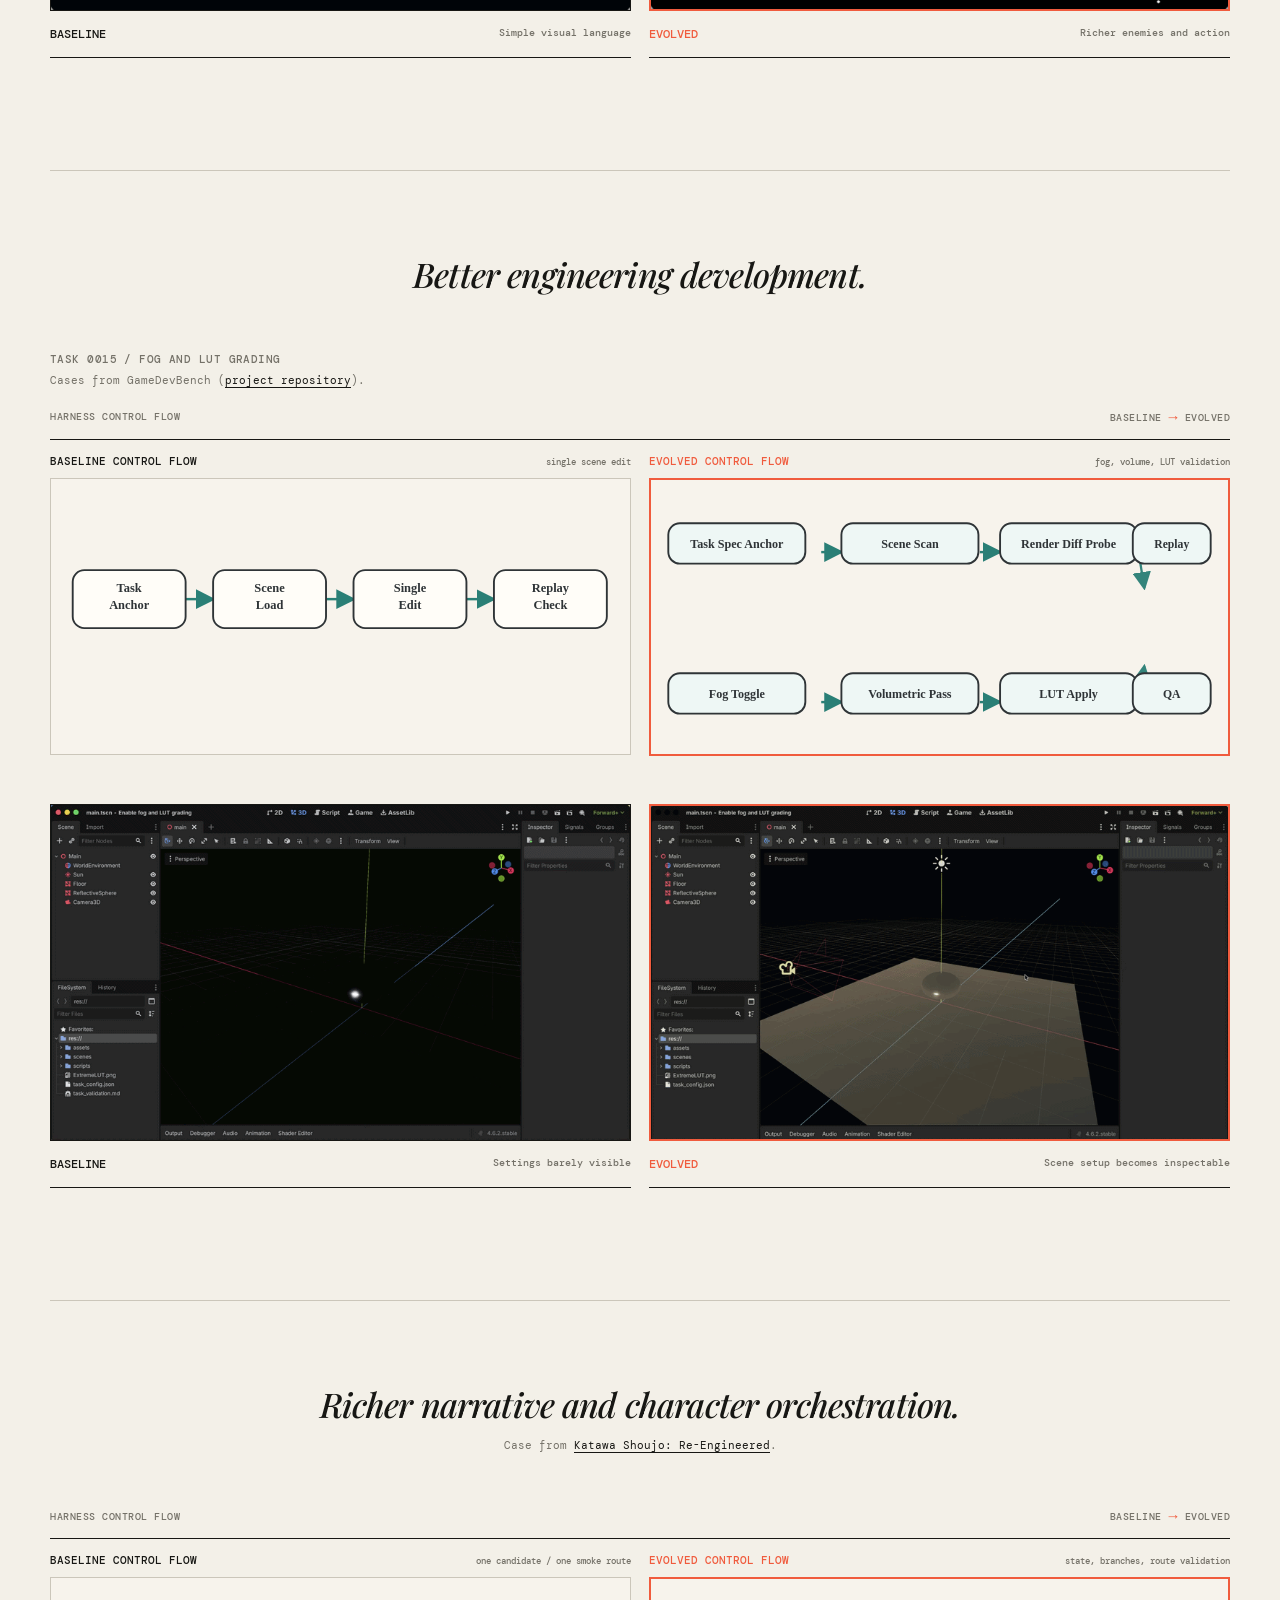
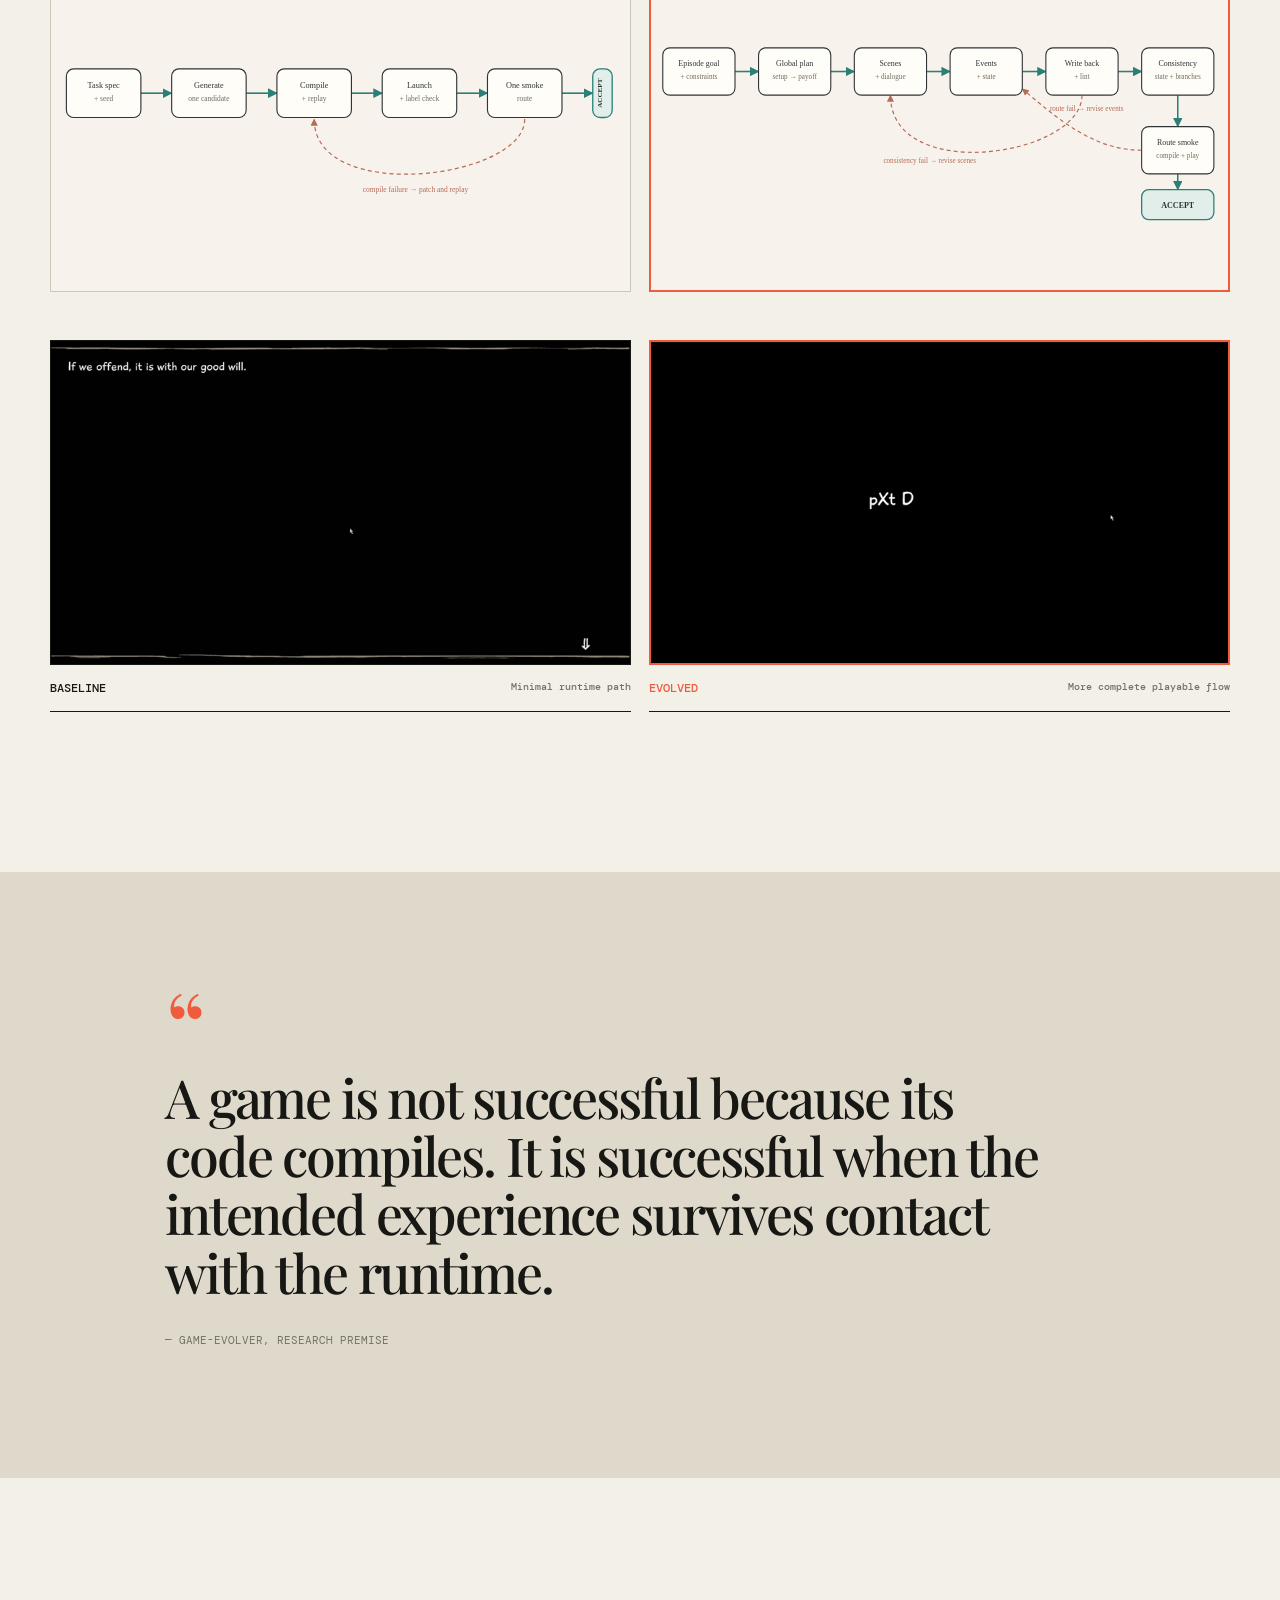
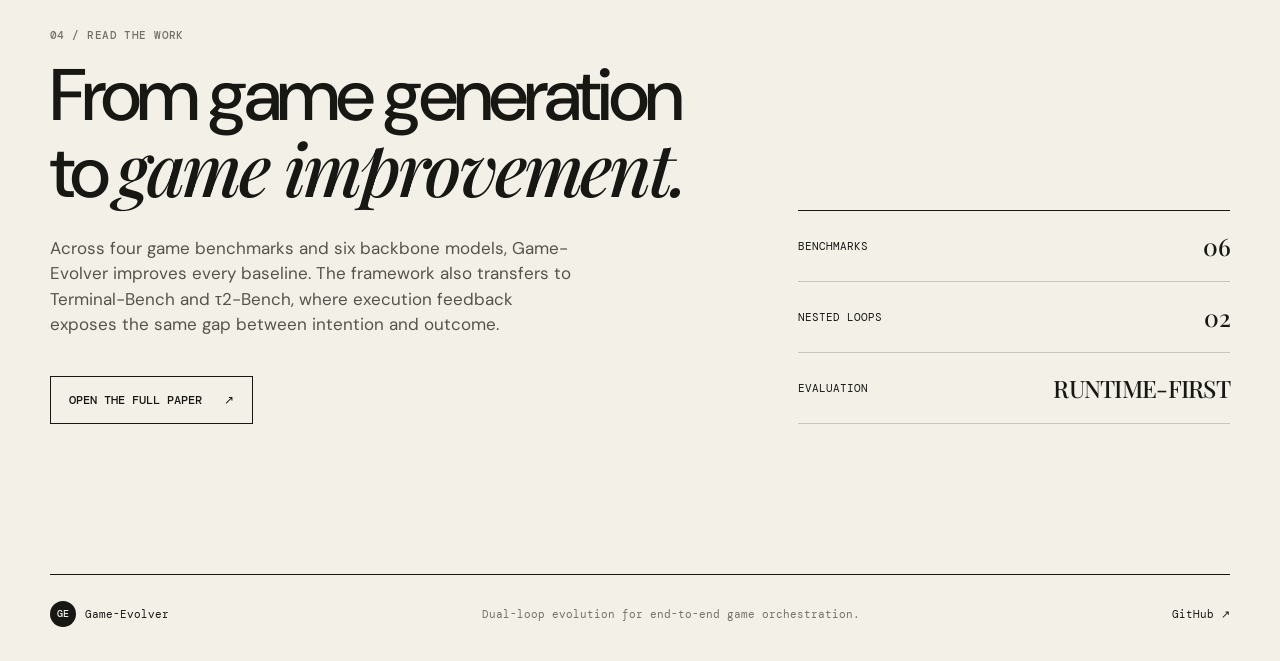
==== commit 19d6a5a7: "Add bilingual language toggle" ====
--- a/game-evolver/index.html
+++ b/game-evolver/index.html
@@ -14,12 +14,15 @@
       <span>Game-Evolver</span>
     </a>
     <button class="menu-toggle" type="button" aria-expanded="false" aria-controls="site-nav">Menu</button>
-    <nav id="site-nav" class="site-nav" aria-label="Primary navigation">
-      <a href="#evidence">Evidence</a>
-      <a href="#loop">The loop</a>
-      <a href="#demo">Demo</a>
-      <a href="#paper">Paper</a>
-    </nav>
+    <div class="header-actions">
+      <nav id="site-nav" class="site-nav" aria-label="Primary navigation">
+        <a href="#evidence">Evidence</a>
+        <a href="#loop">The loop</a>
+        <a href="#demo">Demo</a>
+        <a href="#paper">Paper</a>
+      </nav>
+      <button class="lang-toggle" type="button" aria-label="Switch language">中文</button>
+    </div>
   </header>
 
   <main id="top">
--- a/game-evolver/styles.css
+++ b/game-evolver/styles.css
@@ -4,14 +4,18 @@
 * { box-sizing:border-box; }
 html { scroll-behavior:smooth; }
 body { margin:0; background:var(--paper); color:var(--ink); font-family:var(--sans); font-size:16px; line-height:1.5; }
+html[lang="zh-CN"] body { font-family:var(--sans), "PingFang SC", "Hiragino Sans GB", "Microsoft YaHei", sans-serif; }
 a { color:inherit; text-decoration:none; }
 .section-shell { width:min(1180px, calc(100% - 64px)); margin:0 auto; }
 .site-header { height:78px; padding:0 32px; display:flex; align-items:center; justify-content:space-between; position:relative; z-index:5; border-bottom:1px solid var(--line); }
 .wordmark { display:flex; gap:10px; align-items:center; font-weight:700; letter-spacing:-.02em; }
 .wordmark-mark { display:inline-grid; place-items:center; width:26px; height:26px; background:var(--ink); color:var(--paper); border-radius:50%; font:500 10px var(--mono); letter-spacing:0; }
+.header-actions { display:flex; align-items:center; gap:24px; }
 .site-nav { display:flex; gap:30px; font:500 12px var(--mono); text-transform:uppercase; }
-.site-nav a, .text-link, .site-footer a { transition:color .2s ease; }
-.site-nav a:hover, .text-link:hover, .site-footer a:hover { color:var(--orange); }
+.site-nav a, .text-link, .site-footer a, .lang-toggle { transition:color .2s ease, border-color .2s ease; }
+.site-nav a:hover, .text-link:hover, .site-footer a:hover, .lang-toggle:hover { color:var(--orange); }
+.lang-toggle { border:1px solid var(--line); background:transparent; color:var(--ink); padding:8px 10px; font:500 11px var(--mono); text-transform:uppercase; cursor:pointer; }
+.lang-toggle:hover { border-color:var(--orange); }
 .menu-toggle { display:none; border:0; background:none; font:500 12px var(--mono); text-transform:uppercase; }
 .hero { min-height:690px; display:grid; grid-template-columns:1.05fr .95fr; gap:40px; align-items:center; padding:90px 0 112px; }
 .eyebrow, .metric-kicker, .loop-index, .source-note { font:500 11px var(--mono); letter-spacing:.04em; text-transform:uppercase; }
@@ -19,9 +23,11 @@
 .pulse-dot { width:7px; height:7px; border-radius:50%; background:var(--orange); box-shadow:0 0 0 0 rgba(240,91,61,.5); animation:pulse 2.4s infinite; }
 h1, h2, h3, p { margin-top:0; }
 h1, h2 { font-weight:500; letter-spacing:-.055em; line-height:.98; }
+html[lang="zh-CN"] h1, html[lang="zh-CN"] h2 { letter-spacing:0; line-height:1.08; }
 h1 { font-size:clamp(56px, 8vw, 104px); margin:24px 0 30px; max-width:700px; }
 h2 { font-size:clamp(42px, 5.7vw, 76px); margin:18px 0 30px; }
 h1 em, h2 em, blockquote em { font-family:var(--serif); font-weight:500; letter-spacing:-.045em; }
+html[lang="zh-CN"] h1 em, html[lang="zh-CN"] h2 em, html[lang="zh-CN"] blockquote em { font-family:var(--sans), "PingFang SC", sans-serif; letter-spacing:0; }
 .hero-lede { width:min(440px,100%); color:#504e48; font-size:20px; line-height:1.35; }
 .hero-actions { display:flex; align-items:center; gap:25px; margin-top:42px; }
 .button { display:inline-flex; align-items:center; gap:22px; padding:15px 18px; border:1px solid var(--ink); font:500 12px var(--mono); text-transform:uppercase; transition:background .25s ease, color .25s ease, transform .25s ease; }
@@ -103,6 +109,7 @@
 .demo-case-narrative { margin-top:112px; padding-top:68px; border-top:1px solid var(--line); }
 .demo-note { margin:48px 0 0; text-align:center; }
 .demo-note p { margin:0 0 9px; font:italic 500 clamp(23px, 3vw, 34px)/1.15 var(--serif); letter-spacing:-.025em; }
+html[lang="zh-CN"] .demo-note p { font-family:var(--sans), "PingFang SC", sans-serif; font-style:normal; letter-spacing:0; }
 .demo-note small { color:var(--muted); font:11px var(--mono); }
 .demo-note a { color:var(--ink); border-bottom:1px solid var(--ink); transition:color .2s ease, border-color .2s ease; }
 .demo-note a:hover { color:var(--orange); border-color:var(--orange); }
@@ -138,6 +145,7 @@
 .quote-layout { max-width:950px; }
 .quote-mark { color:var(--orange); font:100px/.65 var(--serif); height:48px; margin-bottom:28px; }
 blockquote { max-width:900px; margin:0; font:500 clamp(30px,4.2vw,57px)/1.08 var(--serif); letter-spacing:-.04em; }
+html[lang="zh-CN"] blockquote { font-family:var(--sans), "PingFang SC", sans-serif; letter-spacing:0; line-height:1.16; }
 .quote-attribution { margin-top:32px; color:var(--muted); font:11px var(--mono); text-transform:uppercase; }
 .paper-section { display:grid; grid-template-columns:1.2fr .8fr; gap:100px; padding:150px 0; }
 .paper-copy h2 { margin-bottom:27px; }
@@ -159,8 +167,10 @@
 @keyframes marquee { to { transform:translateX(-50%); } }
 @media (max-width: 760px) {
   .section-shell { width:min(100% - 38px, 580px); }
-  .site-header { height:68px; padding:0 19px; }
+  .site-header { height:68px; padding:0 19px; gap:16px; justify-content:flex-start; }
+  .header-actions { gap:14px; }
   .menu-toggle { display:block; }
+  .menu-toggle { margin-left:auto; }
   .site-nav { display:none; position:absolute; top:68px; left:0; right:0; background:var(--paper); border-bottom:1px solid var(--ink); padding:18px 19px; flex-direction:column; gap:15px; }
   .site-nav.is-open { display:flex; }
   .hero { display:block; min-height:0; padding:80px 0 60px; }
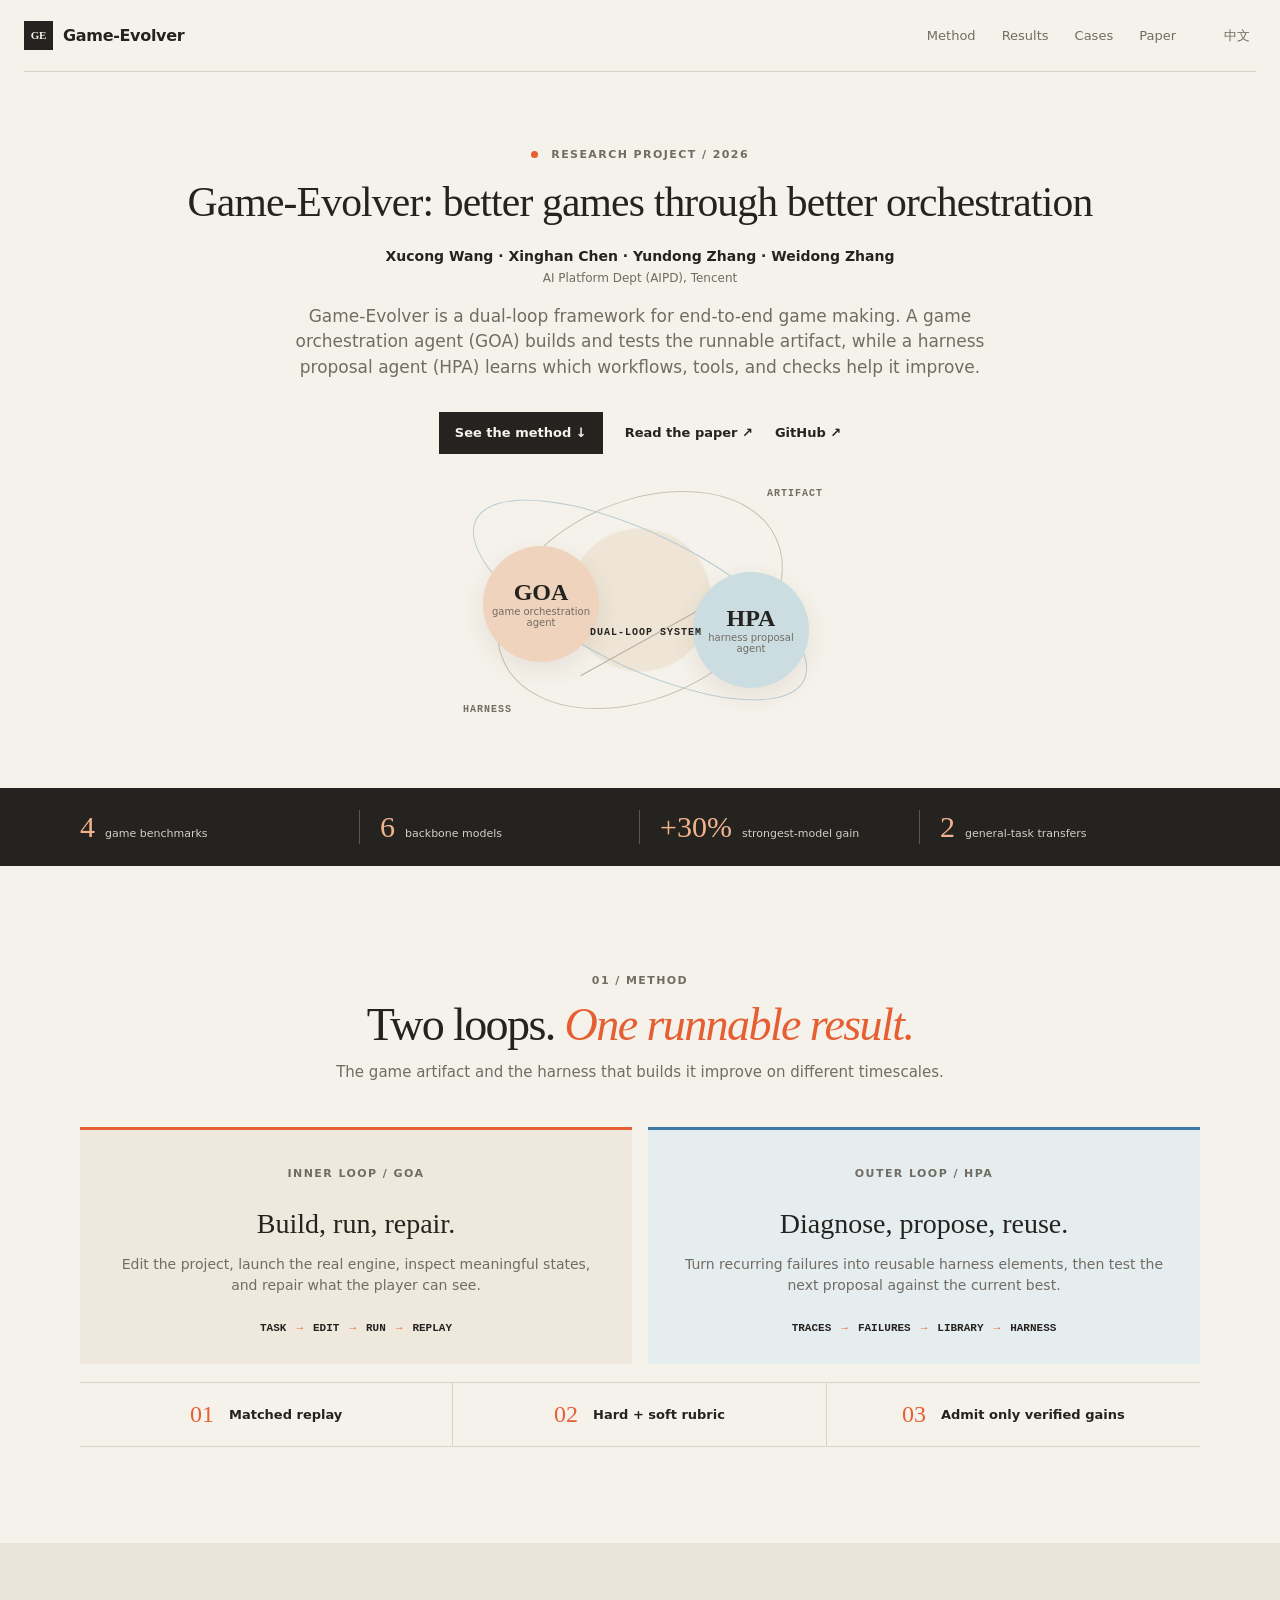
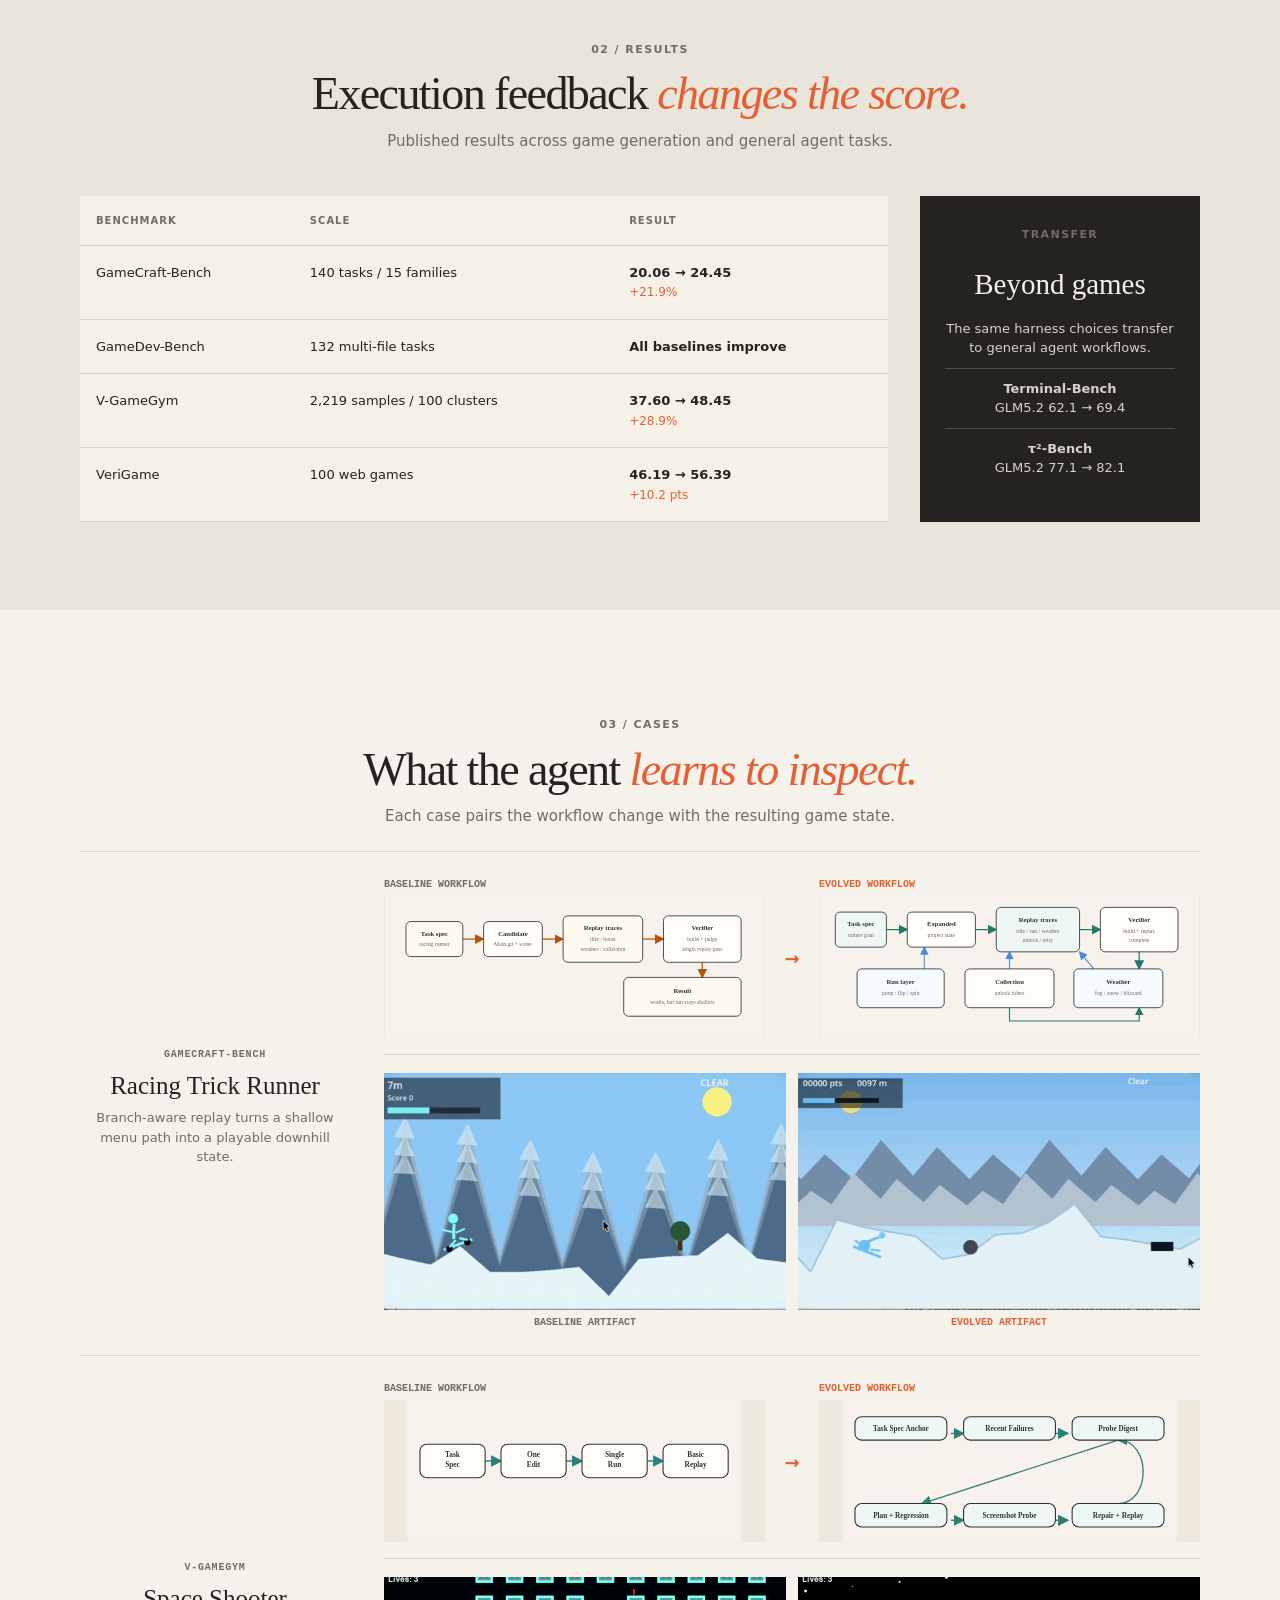
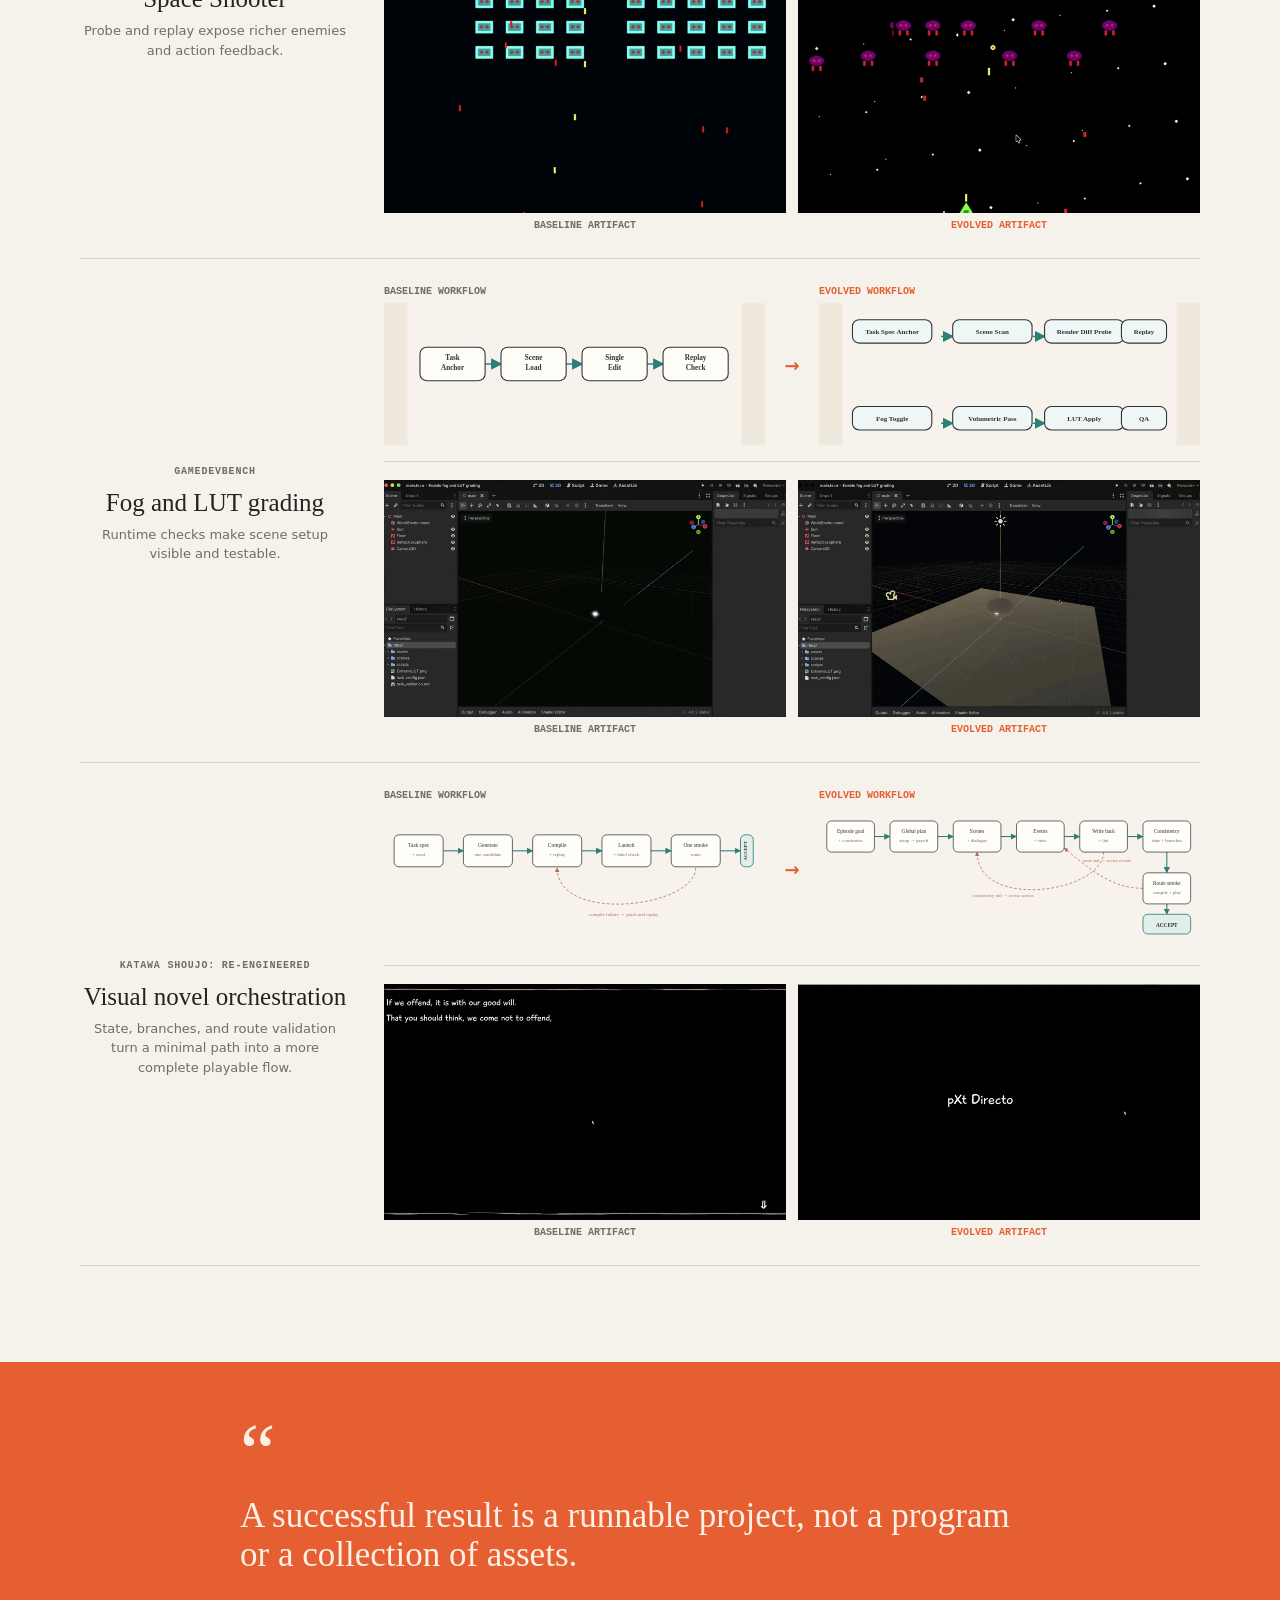
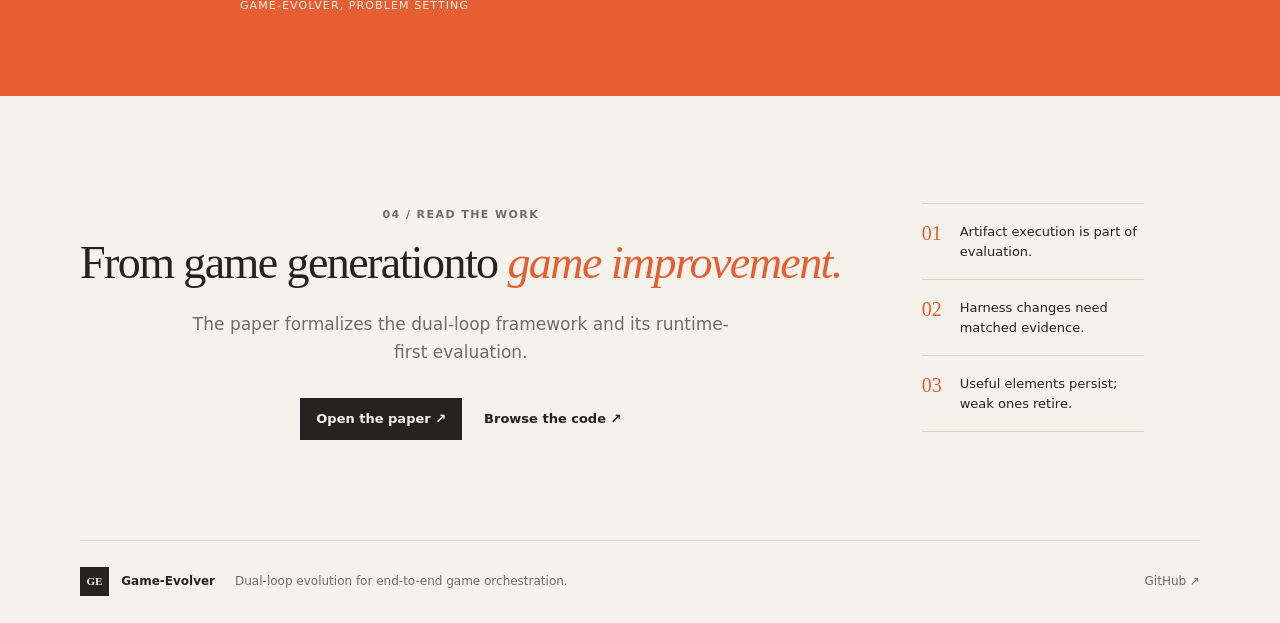
==== commit d46adfbd: "Update Game-Evolver demo page" ====
--- a/game-evolver/index.html
+++ b/game-evolver/index.html
@@ -1,306 +1,11 @@
-<!doctype html>
-<html lang="en">
-<head>
-  <meta charset="utf-8">
-  <meta name="viewport" content="width=device-width, initial-scale=1">
-  <meta name="description" content="Game-Evolver: dual-loop evolution for end-to-end game orchestration.">
-  <title>Game-Evolver | Better games through better orchestration</title>
-  <link rel="stylesheet" href="styles.css">
-</head>
-<body>
-  <header class="site-header">
-    <a class="wordmark" href="#top" aria-label="Game-Evolver home">
-      <span class="wordmark-mark" aria-hidden="true">GE</span>
-      <span>Game-Evolver</span>
-    </a>
-    <button class="menu-toggle" type="button" aria-expanded="false" aria-controls="site-nav">Menu</button>
-    <div class="header-actions">
-      <nav id="site-nav" class="site-nav" aria-label="Primary navigation">
-        <a href="#evidence">Evidence</a>
-        <a href="#loop">The loop</a>
-        <a href="#demo">Demo</a>
-        <a href="#paper">Paper</a>
-      </nav>
-      <button class="lang-toggle" type="button" aria-label="Switch language">中文</button>
-    </div>
-  </header>
-
-  <main id="top">
-    <section class="hero section-shell">
-      <div class="hero-copy reveal">
-        <p class="eyebrow"><span class="pulse-dot"></span> Research project / 2026</p>
-        <h1>Better games<br><em>through better orchestration.</em></h1>
-        <p class="hero-lede">Game-Evolver co-evolves the agent that builds a game and the harness that teaches it how to build better.</p>
-        <div class="hero-actions">
-          <a class="button button-dark" href="#demo">See the evolution <span aria-hidden="true">&#8595;</span></a>
-          <a class="text-link" href="assets/Game-Evolver-paper.pdf" target="_blank" rel="noreferrer">Read the paper <span aria-hidden="true">&#8599;</span></a>
-          <a class="text-link" href="https://github.com/xuc865/Game-Evolver" target="_blank" rel="noreferrer">Open GitHub <span aria-hidden="true">&#8599;</span></a>
-        </div>
-      </div>
-      <div class="hero-art reveal reveal-delay">
-        <div class="orbit-label orbit-label-top">artifact</div>
-        <div class="orbit-label orbit-label-bottom">harness</div>
-        <div class="hero-ring hero-ring-one"></div>
-        <div class="hero-ring hero-ring-two"></div>
-        <div class="hero-link" aria-hidden="true"></div>
-        <div class="hero-core hero-core-goa">
-          <span>GOA</span>
-          <small>game orchestration<br>agent</small>
-        </div>
-        <div class="hero-core hero-core-hpa">
-          <span>HPA</span>
-          <small>harness proposal<br>agent</small>
-        </div>
-        <div class="hero-system-label">dual-loop system</div>
-        <div class="hero-node hero-node-a">01</div>
-        <div class="hero-node hero-node-b">02</div>
-        <div class="hero-node hero-node-c">03</div>
-      </div>
-    </section>
-
-    <section class="marquee-band" aria-label="Project statement">
-      <div class="marquee-track"><span>BUILD</span><b>*</b><span>RUN</span><b>*</b><span>OBSERVE</span><b>*</b><span>EVOLVE</span><b>*</b><span>BUILD</span><b>*</b><span>RUN</span><b>*</b><span>OBSERVE</span><b>*</b><span>EVOLVE</span></div>
-    </section>
-
-    <section id="evidence" class="section-shell evidence-section">
-      <div class="section-heading reveal">
-        <p class="eyebrow">01 / Evidence</p>
-        <h2>The result is not a prettier prompt.<br><em>It is a more reliable game.</em></h2>
-      </div>
-      <div class="metric-grid">
-        <article class="metric-card reveal">
-          <p class="metric-kicker">GameCraft-Bench / Kimi</p>
-          <strong><span class="count" data-target="21.9">0</span><sup>%</sup></strong>
-          <p>relative overall gain<br><span class="muted">20.06 &rarr; 24.45</span></p>
-        </article>
-        <article class="metric-card metric-card-accent reveal reveal-delay">
-          <p class="metric-kicker">V-GameGym / GLM5.2</p>
-          <strong><span class="count" data-target="28.9">0</span><sup>%</sup></strong>
-          <p>relative overall gain<br><span class="muted">37.60 &rarr; 48.45</span></p>
-        </article>
-        <article class="metric-card reveal reveal-delay-two">
-          <p class="metric-kicker">VeriGame / GLM5.2</p>
-          <strong><span class="count" data-target="10.2">0</span><sup> pts</sup></strong>
-          <p>overall score lift<br><span class="muted">46.19 &rarr; 56.39</span></p>
-        </article>
-      </div>
-      <p class="source-note reveal">Reported overall scores from the Game-Evolver paper. Relative gains are calculated from the published baseline and evolved scores.</p>
-    </section>
-
-    <section id="loop" class="loop-section">
-      <div class="section-shell">
-        <div class="section-heading reveal">
-          <p class="eyebrow">02 / The loop</p>
-          <h2>Two loops. One<br><em>observable outcome.</em></h2>
-        </div>
-        <div class="loop-diagram reveal">
-          <div class="loop-column loop-column-inner">
-            <span class="loop-index">INNER LOOP</span>
-            <h3>Make the game run.</h3>
-            <p>The game orchestration agent edits a project, launches the runtime, probes meaningful states, and repairs what the player can actually see.</p>
-            <div class="step-list"><span>01&nbsp; edit</span><span>02&nbsp; launch</span><span>03&nbsp; replay</span></div>
-          </div>
-          <div class="loop-connector" aria-hidden="true"><span>&#10229;</span><span>&#10230;</span></div>
-          <div class="loop-column loop-column-outer">
-            <span class="loop-index">OUTER LOOP</span>
-            <h3>Make the harness learn.</h3>
-            <p>The harness proposal agent turns recurring failures into reusable guidance, then keeps, revises, merges, or retires those skills.</p>
-            <div class="step-list"><span>01&nbsp; diagnose</span><span>02&nbsp; propose</span><span>03&nbsp; admit</span></div>
-          </div>
-        </div>
-        <div class="loop-caption reveal"><span class="caption-line"></span><span>Quality appears when intention survives execution.</span></div>
-      </div>
-    </section>
-
-    <section id="demo" class="section-shell demo-section">
-      <div class="section-heading demo-heading reveal">
-        <p class="eyebrow">03 / Before &amp; after</p>
-        <h2>Watch the harness<br><em>change the artifact.</em></h2>
-      </div>
-
-      <div class="demo-case demo-case-action">
-        <div class="demo-note reveal">
-          <p>Richer visual and action design.</p>
-        </div>
-        <div class="action-showcase">
-          <div class="action-pair">
-            <div class="action-pair-label reveal">Racing Trick Runner</div>
-            <p class="case-source reveal">Cases from GameCraft-Bench (<a href="https://github.com/FreedomIntelligence/gamecraft-bench" target="_blank" rel="noreferrer">project repository</a>).</p>
-            <div class="harness-comparison reveal">
-              <div class="harness-heading">
-                <span class="harness-kicker">Harness control flow</span>
-                <span class="harness-direction">baseline <span aria-hidden="true">&#8594;</span> evolved</span>
-              </div>
-              <div class="harness-grid">
-                <figure class="harness-card">
-                  <figcaption><span>Baseline control flow</span><small>single pass replay</small></figcaption>
-                  <div class="harness-frame harness-frame-wide">
-                    <img src="assets/snow-runner-harness-before.svg" alt="Baseline Racing Trick Runner harness control flow">
-                  </div>
-                </figure>
-                <figure class="harness-card harness-card-new">
-                  <figcaption><span>Evolved control flow</span><small>branched run validation</small></figcaption>
-                  <div class="harness-frame harness-frame-wide">
-                    <img src="assets/snow-runner-harness-after.svg" alt="Evolved Racing Trick Runner harness control flow">
-                  </div>
-                </figure>
-              </div>
-            </div>
-            <div class="demo-grid">
-              <figure class="demo-card reveal">
-                <div class="demo-frame"><img src="assets/baseline-snow-runner.gif" alt="Animated baseline Racing Trick Runner game demo"></div>
-                <figcaption><span>Baseline</span><small>Menu-heavy shallow run</small></figcaption>
-              </figure>
-              <figure class="demo-card demo-card-new reveal reveal-delay">
-                <div class="demo-frame"><img src="assets/evolved-snow-runner.gif" alt="Animated evolved Racing Trick Runner game demo"></div>
-                <figcaption><span>Evolved</span><small>Playable downhill state</small></figcaption>
-              </figure>
-            </div>
-          </div>
-
-          <div class="action-pair">
-            <div class="action-pair-label reveal">Space Shooter</div>
-            <p class="case-source reveal">Cases from V-GameGym (<a href="https://github.com/alibaba/SKYLENAGE-GameCodeGym/tree/main" target="_blank" rel="noreferrer">project repository</a>).</p>
-            <div class="harness-comparison reveal">
-              <div class="harness-heading">
-                <span class="harness-kicker">Harness control flow</span>
-                <span class="harness-direction">baseline <span aria-hidden="true">&#8594;</span> evolved</span>
-              </div>
-              <div class="harness-grid">
-                <figure class="harness-card">
-                  <figcaption><span>Baseline control flow</span><small>linear edit / run / evaluate</small></figcaption>
-                  <div class="harness-frame">
-                    <img src="assets/space-shooter-harness-before.svg" alt="Baseline Space Shooter harness control flow">
-                  </div>
-                </figure>
-                <figure class="harness-card harness-card-new">
-                  <figcaption><span>Evolved control flow</span><small>probe, repair, replay</small></figcaption>
-                  <div class="harness-frame">
-                    <img src="assets/space-shooter-harness-after.svg" alt="Evolved Space Shooter harness control flow">
-                  </div>
-                </figure>
-              </div>
-            </div>
-            <div class="demo-grid">
-              <figure class="demo-card reveal">
-                <div class="demo-frame"><img src="assets/baseline-space-shooter.gif" alt="Animated baseline Space Shooter game demo"></div>
-                <figcaption><span>Baseline</span><small>Simple visual language</small></figcaption>
-              </figure>
-              <figure class="demo-card demo-card-new reveal reveal-delay">
-                <div class="demo-frame"><img src="assets/evolved-space-shooter.gif" alt="Animated evolved Space Shooter game demo"></div>
-                <figcaption><span>Evolved</span><small>Richer enemies and action</small></figcaption>
-              </figure>
-            </div>
-          </div>
-        </div>
-      </div>
-
-      <div class="demo-case demo-case-engineering">
-        <div class="demo-note reveal">
-          <p>Better engineering development.</p>
-        </div>
-        <div class="engineering-pair">
-          <div class="action-pair-label reveal">Task 0015 / Fog and LUT grading</div>
-          <p class="case-source reveal">Cases from GameDevBench (<a href="https://github.com/waynchi/gamedevbench" target="_blank" rel="noreferrer">project repository</a>).</p>
-          <div class="harness-comparison reveal">
-            <div class="harness-heading">
-              <span class="harness-kicker">Harness control flow</span>
-              <span class="harness-direction">baseline <span aria-hidden="true">&#8594;</span> evolved</span>
-            </div>
-            <div class="harness-grid">
-              <figure class="harness-card">
-                <figcaption><span>Baseline control flow</span><small>single scene edit</small></figcaption>
-                <div class="harness-frame">
-                  <img src="assets/engineering-fog-lut-harness-before.svg" alt="Baseline fog and LUT grading harness control flow">
-                </div>
-              </figure>
-              <figure class="harness-card harness-card-new">
-                <figcaption><span>Evolved control flow</span><small>fog, volume, LUT validation</small></figcaption>
-                <div class="harness-frame">
-                  <img src="assets/engineering-fog-lut-harness-after.svg" alt="Evolved fog and LUT grading harness control flow">
-                </div>
-              </figure>
-            </div>
-          </div>
-          <div class="demo-grid">
-            <figure class="demo-card reveal">
-              <div class="demo-frame"><img src="assets/baseline-engineering-fog-lut.gif" alt="Animated baseline Godot fog and LUT grading task demo"></div>
-              <figcaption><span>Baseline</span><small>Settings barely visible</small></figcaption>
-            </figure>
-            <figure class="demo-card demo-card-new reveal reveal-delay">
-              <div class="demo-frame"><img src="assets/evolved-engineering-fog-lut.gif" alt="Animated evolved Godot fog and LUT grading task demo"></div>
-              <figcaption><span>Evolved</span><small>Scene setup becomes inspectable</small></figcaption>
-            </figure>
-          </div>
-        </div>
-      </div>
-
-      <div class="demo-case demo-case-narrative">
-        <div class="demo-note reveal">
-          <p>Richer narrative and character orchestration.</p>
-        </div>
-        <p class="case-source case-source-centered reveal">Case from <a href="https://github.com/fleetingheart/ksre" target="_blank" rel="noreferrer">Katawa Shoujo: Re-Engineered</a>.</p>
-        <div class="harness-comparison reveal">
-          <div class="harness-heading">
-            <span class="harness-kicker">Harness control flow</span>
-            <span class="harness-direction">baseline <span aria-hidden="true">&#8594;</span> evolved</span>
-          </div>
-          <div class="harness-grid">
-            <figure class="harness-card">
-              <figcaption><span>Baseline control flow</span><small>one candidate / one smoke route</small></figcaption>
-              <div class="harness-frame harness-frame-tall">
-                <img src="assets/ksre-harness-before.svg" alt="Old KSRE harness flowchart">
-              </div>
-            </figure>
-            <figure class="harness-card harness-card-new">
-              <figcaption><span>Evolved control flow</span><small>state, branches, route validation</small></figcaption>
-              <div class="harness-frame harness-frame-tall">
-                <img src="assets/ksre-harness-after.svg" alt="Evolved KSRE harness flowchart">
-              </div>
-            </figure>
-          </div>
-        </div>
-        <div class="demo-grid">
-          <figure class="demo-card reveal">
-            <div class="demo-frame"><img src="assets/baseline-visual-novel.gif" alt="Animated baseline visual novel game demo"></div>
-            <figcaption><span>Baseline</span><small>Minimal runtime path</small></figcaption>
-          </figure>
-          <figure class="demo-card demo-card-new reveal reveal-delay">
-            <div class="demo-frame"><img src="assets/evolved-visual-novel.gif" alt="Animated evolved visual novel game demo"></div>
-            <figcaption><span>Evolved</span><small>More complete playable flow</small></figcaption>
-          </figure>
-        </div>
-      </div>
-    </section>
-
-    <section class="quote-section">
-      <div class="section-shell quote-layout reveal">
-        <p class="quote-mark">“</p>
-        <blockquote>A game is not successful because its code compiles. It is successful when the intended experience survives contact with the runtime.</blockquote>
-        <p class="quote-attribution">— Game-Evolver, research premise</p>
-      </div>
-    </section>
-
-    <section id="paper" class="paper-section section-shell">
-      <div class="paper-copy reveal">
-        <p class="eyebrow">04 / Read the work</p>
-        <h2>From game generation<br>to <em>game improvement.</em></h2>
-        <p>Across four game benchmarks and six backbone models, Game-Evolver improves every baseline. The framework also transfers to Terminal-Bench and &#964;2-Bench, where execution feedback exposes the same gap between intention and outcome.</p>
-        <a class="button button-outline" href="assets/Game-Evolver-paper.pdf" target="_blank" rel="noreferrer">Open the full paper <span aria-hidden="true">&#8599;</span></a>
-      </div>
-      <div class="paper-index reveal reveal-delay" aria-label="Paper details">
-        <div><span>Benchmarks</span><strong>06</strong></div>
-        <div><span>Nested loops</span><strong>02</strong></div>
-        <div><span>Evaluation</span><strong>Runtime-first</strong></div>
-      </div>
-    </section>
-  </main>
-
-  <footer class="site-footer section-shell">
-    <div><span class="wordmark-mark" aria-hidden="true">GE</span> Game-Evolver</div>
-    <p>Dual-loop evolution for end-to-end game orchestration.</p>
-    <a href="https://github.com/xuc865/Game-Evolver" target="_blank" rel="noreferrer">GitHub <span aria-hidden="true">&#8599;</span></a>
-  </footer>
-  <script src="script.js"></script>
-</body>
-</html>
+<!doctype html><html lang="en"><head><meta charset="utf-8"><meta name="viewport" content="width=device-width,initial-scale=1"><meta name="description" content="Game-Evolver: dual-loop evolution for end-to-end game orchestration."><title>Game-Evolver | Better games through better orchestration</title><link rel="stylesheet" href="styles.css"></head><body>
+<header class="site-header"><a class="wordmark" href="#top"><span class="wordmark-mark">GE</span><span>Game-Evolver</span></a><nav><a href="#method">Method</a><a href="#results">Results</a><a href="#cases">Cases</a><a href="#paper">Paper</a></nav><button class="lang-toggle" type="button">中文</button></header>
+<main id="top">
+<section class="hero section-shell"><div class="hero-copy"><p class="eyebrow"><span class="pulse-dot"></span> Research project / 2026</p><h1>Game-Evolver: better games through better orchestration</h1><p class="authors">Xucong Wang · Xinghan Chen · Yundong Zhang · Weidong Zhang</p><p class="affiliation">AI Platform Dept (AIPD), Tencent</p><p class="hero-lede">Game-Evolver is a dual-loop framework for end-to-end game making. A game orchestration agent (GOA) builds and tests the runnable artifact, while a harness proposal agent (HPA) learns which workflows, tools, and checks help it improve.</p><div class="hero-actions"><a class="button button-dark" href="#method">See the method ↓</a><a class="text-link" href="assets/Game-Evolver-paper.pdf" target="_blank">Read the paper ↗</a><a class="text-link" href="https://github.com/xuc865/Game-Evolver" target="_blank">GitHub ↗</a></div></div><div class="hero-art"><span class="orbit-label orbit-label-top">artifact</span><span class="orbit-label orbit-label-bottom">harness</span><i class="hero-ring hero-ring-one"></i><i class="hero-ring hero-ring-two"></i><i class="hero-link"></i><div class="hero-core hero-core-goa"><b>GOA</b><small>game orchestration<br>agent</small></div><div class="hero-core hero-core-hpa"><b>HPA</b><small>harness proposal<br>agent</small></div><span class="hero-system-label">dual-loop system</span></div></section>
+<section class="signal-band"><div class="section-shell signal-grid"><div><b>4</b><span>game benchmarks</span></div><div><b>6</b><span>backbone models</span></div><div><b>+30%</b><span>strongest-model gain</span></div><div><b>2</b><span>general-task transfers</span></div></div></section>
+<section id="method" class="section-shell method-section"><div class="section-heading"><p class="eyebrow">01 / Method</p><h2>Two loops.<br><em>One runnable result.</em></h2><p class="section-intro">The game artifact and the harness that builds it improve on different timescales.</p></div><div class="method-grid"><article class="method-card inner"><span class="card-index">INNER LOOP / GOA</span><h3>Build, run, repair.</h3><p>Edit the project, launch the real engine, inspect meaningful states, and repair what the player can see.</p><div class="flow"><span>task</span><i>→</i><span>edit</span><i>→</i><span>run</span><i>→</i><span>replay</span></div></article><article class="method-card outer"><span class="card-index">OUTER LOOP / HPA</span><h3>Diagnose, propose, reuse.</h3><p>Turn recurring failures into reusable harness elements, then test the next proposal against the current best.</p><div class="flow"><span>traces</span><i>→</i><span>failures</span><i>→</i><span>library</span><i>→</i><span>harness</span></div></article></div><div class="gate-strip"><div><strong>01</strong><span>Matched replay</span></div><div><strong>02</strong><span>Hard + soft rubric</span></div><div><strong>03</strong><span>Admit only verified gains</span></div></div></section>
+<section id="results" class="results-section"><div class="section-shell"><div class="section-heading"><p class="eyebrow">02 / Results</p><h2>Execution feedback<br><em>changes the score.</em></h2><p class="section-intro">Published results across game generation and general agent tasks.</p></div><div class="results-layout"><div class="table-wrap"><table><thead><tr><th>Benchmark</th><th>Scale</th><th>Result</th></tr></thead><tbody><tr><td>GameCraft-Bench</td><td>140 tasks / 15 families</td><td><b>20.06 → 24.45</b><br><em>+21.9%</em></td></tr><tr><td>GameDev-Bench</td><td>132 multi-file tasks</td><td><b>All baselines improve</b></td></tr><tr><td>V-GameGym</td><td>2,219 samples / 100 clusters</td><td><b>37.60 → 48.45</b><br><em>+28.9%</em></td></tr><tr><td>VeriGame</td><td>100 web games</td><td><b>46.19 → 56.39</b><br><em>+10.2 pts</em></td></tr></tbody></table></div><aside class="transfer-note"><span class="card-index">TRANSFER</span><h3>Beyond games</h3><p>The same harness choices transfer to general agent workflows.</p><p><b>Terminal-Bench</b><br>GLM5.2 62.1 → 69.4</p><p><b>τ²-Bench</b><br>GLM5.2 77.1 → 82.1</p></aside></div></div></section>
+<section id="cases" class="section-shell cases-section"><div class="section-heading"><p class="eyebrow">03 / Cases</p><h2>What the agent<br><em>learns to inspect.</em></h2><p class="section-intro">Each case pairs the workflow change with the resulting game state.</p></div><div class="case-list"><article class="case-row"><div class="case-meta"><span>GAMECRAFT-BENCH</span><h3>Racing Trick Runner</h3><p>Branch-aware replay turns a shallow menu path into a playable downhill state.</p></div><div class="case-evidence"><div class="workflow"><figure><figcaption>baseline workflow</figcaption><img src="assets/snow-runner-harness-before.svg" alt="Baseline Racing Trick Runner workflow"></figure><b>→</b><figure class="evolved"><figcaption>evolved workflow</figcaption><img src="assets/snow-runner-harness-after.svg" alt="Evolved Racing Trick Runner workflow"></figure></div><div class="case-media"><figure><img src="assets/baseline-snow-runner.gif" alt="Baseline Racing Trick Runner"><figcaption>baseline artifact</figcaption></figure><figure class="evolved"><img src="assets/evolved-snow-runner.gif" alt="Evolved Racing Trick Runner"><figcaption>evolved artifact</figcaption></figure></div></div></article><article class="case-row"><div class="case-meta"><span>V-GAMEGYM</span><h3>Space Shooter</h3><p>Probe and replay expose richer enemies and action feedback.</p></div><div class="case-evidence"><div class="workflow"><figure><figcaption>baseline workflow</figcaption><img src="assets/space-shooter-harness-before.svg" alt="Baseline Space Shooter workflow"></figure><b>→</b><figure class="evolved"><figcaption>evolved workflow</figcaption><img src="assets/space-shooter-harness-after.svg" alt="Evolved Space Shooter workflow"></figure></div><div class="case-media"><figure><img src="assets/baseline-space-shooter.gif" alt="Baseline Space Shooter"><figcaption>baseline artifact</figcaption></figure><figure class="evolved"><img src="assets/evolved-space-shooter.gif" alt="Evolved Space Shooter"><figcaption>evolved artifact</figcaption></figure></div></div></article><article class="case-row"><div class="case-meta"><span>GAMEDEVBENCH</span><h3>Fog and LUT grading</h3><p>Runtime checks make scene setup visible and testable.</p></div><div class="case-evidence"><div class="workflow"><figure><figcaption>baseline workflow</figcaption><img src="assets/engineering-fog-lut-harness-before.svg" alt="Baseline fog and LUT workflow"></figure><b>→</b><figure class="evolved"><figcaption>evolved workflow</figcaption><img src="assets/engineering-fog-lut-harness-after.svg" alt="Evolved fog and LUT workflow"></figure></div><div class="case-media"><figure><img src="assets/baseline-engineering-fog-lut.gif" alt="Baseline fog and LUT task"><figcaption>baseline artifact</figcaption></figure><figure class="evolved"><img src="assets/evolved-engineering-fog-lut.gif" alt="Evolved fog and LUT task"><figcaption>evolved artifact</figcaption></figure></div></div></article><article class="case-row"><div class="case-meta"><span>KATAWA SHOUJO: RE-ENGINEERED</span><h3>Visual novel orchestration</h3><p>State, branches, and route validation turn a minimal path into a more complete playable flow.</p></div><div class="case-evidence"><div class="workflow"><figure><figcaption>baseline workflow</figcaption><img src="assets/ksre-harness-before.svg" alt="Baseline visual novel workflow"></figure><b>→</b><figure class="evolved"><figcaption>evolved workflow</figcaption><img src="assets/ksre-harness-after.svg" alt="Evolved visual novel workflow"></figure></div><div class="case-media"><figure><img src="assets/baseline-visual-novel.gif" alt="Baseline visual novel"><figcaption>baseline artifact</figcaption></figure><figure class="evolved"><img src="assets/evolved-visual-novel.gif" alt="Evolved visual novel"><figcaption>evolved artifact</figcaption></figure></div></div></article></div></section>
+<section class="quote-section"><div class="section-shell quote-layout"><p class="quote-mark">“</p><blockquote>A successful result is a runnable project, not a program or a collection of assets.</blockquote><p class="quote-attribution">Game-Evolver, problem setting</p></div></section>
+<section id="paper" class="paper-section section-shell"><div><p class="eyebrow">04 / Read the work</p><h2>From game generation<br>to <em>game improvement.</em></h2><p class="section-intro">The paper formalizes the dual-loop framework and its runtime-first evaluation.</p><div class="paper-links"><a class="button button-dark" href="assets/Game-Evolver-paper.pdf" target="_blank">Open the paper ↗</a><a class="text-link" href="https://github.com/xuc865/Game-Evolver" target="_blank">Browse the code ↗</a></div></div><div class="paper-facts"><div><b>01</b><span>Artifact execution is part of evaluation.</span></div><div><b>02</b><span>Harness changes need matched evidence.</span></div><div><b>03</b><span>Useful elements persist; weak ones retire.</span></div></div></section></main>
+<footer class="site-footer section-shell"><div><span class="wordmark-mark">GE</span> Game-Evolver</div><p>Dual-loop evolution for end-to-end game orchestration.</p><a href="https://github.com/xuc865/Game-Evolver" target="_blank">GitHub ↗</a></footer><script src="script.js"></script></body></html>
--- a/game-evolver/styles.css
+++ b/game-evolver/styles.css
@@ -1,220 +1,11 @@
-@import url('https://fonts.googleapis.com/css2?family=DM+Mono:wght@400;500&family=DM+Sans:wght@400;500;700&family=Playfair+Display:ital,wght@0,500;0,600;1,500;1,600&display=swap');
-
-:root { --ink:#171714; --paper:#f3f0e8; --line:#cbc6ba; --muted:#747168; --orange:#f05b3d; --cream:#ded9cb; --serif:'Playfair Display', Georgia, serif; --sans:'DM Sans', Arial, sans-serif; --mono:'DM Mono', monospace; }
-* { box-sizing:border-box; }
-html { scroll-behavior:smooth; }
-body { margin:0; background:var(--paper); color:var(--ink); font-family:var(--sans); font-size:16px; line-height:1.5; }
-html[lang="zh-CN"] body { font-family:var(--sans), "PingFang SC", "Hiragino Sans GB", "Microsoft YaHei", sans-serif; }
-a { color:inherit; text-decoration:none; }
-.section-shell { width:min(1180px, calc(100% - 64px)); margin:0 auto; }
-.site-header { height:78px; padding:0 32px; display:flex; align-items:center; justify-content:space-between; position:relative; z-index:5; border-bottom:1px solid var(--line); }
-.wordmark { display:flex; gap:10px; align-items:center; font-weight:700; letter-spacing:-.02em; }
-.wordmark-mark { display:inline-grid; place-items:center; width:26px; height:26px; background:var(--ink); color:var(--paper); border-radius:50%; font:500 10px var(--mono); letter-spacing:0; }
-.header-actions { display:flex; align-items:center; gap:24px; }
-.site-nav { display:flex; gap:30px; font:500 12px var(--mono); text-transform:uppercase; }
-.site-nav a, .text-link, .site-footer a, .lang-toggle { transition:color .2s ease, border-color .2s ease; }
-.site-nav a:hover, .text-link:hover, .site-footer a:hover, .lang-toggle:hover { color:var(--orange); }
-.lang-toggle { border:1px solid var(--line); background:transparent; color:var(--ink); padding:8px 10px; font:500 11px var(--mono); text-transform:uppercase; cursor:pointer; }
-.lang-toggle:hover { border-color:var(--orange); }
-.menu-toggle { display:none; border:0; background:none; font:500 12px var(--mono); text-transform:uppercase; }
-.hero { min-height:690px; display:grid; grid-template-columns:1.05fr .95fr; gap:40px; align-items:center; padding:90px 0 112px; }
-.eyebrow, .metric-kicker, .loop-index, .source-note { font:500 11px var(--mono); letter-spacing:.04em; text-transform:uppercase; }
-.eyebrow { display:flex; align-items:center; gap:9px; color:var(--muted); }
-.pulse-dot { width:7px; height:7px; border-radius:50%; background:var(--orange); box-shadow:0 0 0 0 rgba(240,91,61,.5); animation:pulse 2.4s infinite; }
-h1, h2, h3, p { margin-top:0; }
-h1, h2 { font-weight:500; letter-spacing:-.055em; line-height:.98; }
-html[lang="zh-CN"] h1, html[lang="zh-CN"] h2 { letter-spacing:0; line-height:1.08; }
-h1 { font-size:clamp(56px, 8vw, 104px); margin:24px 0 30px; max-width:700px; }
-h2 { font-size:clamp(42px, 5.7vw, 76px); margin:18px 0 30px; }
-h1 em, h2 em, blockquote em { font-family:var(--serif); font-weight:500; letter-spacing:-.045em; }
-html[lang="zh-CN"] h1 em, html[lang="zh-CN"] h2 em, html[lang="zh-CN"] blockquote em { font-family:var(--sans), "PingFang SC", sans-serif; letter-spacing:0; }
-.hero-lede { width:min(440px,100%); color:#504e48; font-size:20px; line-height:1.35; }
-.hero-actions { display:flex; align-items:center; gap:25px; margin-top:42px; }
-.button { display:inline-flex; align-items:center; gap:22px; padding:15px 18px; border:1px solid var(--ink); font:500 12px var(--mono); text-transform:uppercase; transition:background .25s ease, color .25s ease, transform .25s ease; }
-.button:hover { transform:translateY(-3px); }
-.button-dark { background:var(--ink); color:var(--paper); }
-.button-dark:hover { background:var(--orange); border-color:var(--orange); }
-.button-outline:hover { background:var(--ink); color:var(--paper); }
-.text-link { font:500 12px var(--mono); text-transform:uppercase; border-bottom:1px solid var(--ink); padding-bottom:4px; }
-.hero-art { min-height:455px; position:relative; display:grid; place-items:center; }
-.hero-ring { position:absolute; border:1px solid var(--ink); border-radius:50%; animation:spin 25s linear infinite; }
-.hero-ring-one { width:360px; height:360px; border-left-color:var(--orange); border-right-color:transparent; }
-.hero-ring-two { width:495px; height:210px; transform:rotate(-25deg); border-top-color:var(--orange); border-bottom-color:transparent; animation-duration:18s; animation-direction:reverse; }
-.hero-core { width:154px; height:154px; border-radius:50%; background:var(--orange); display:flex; flex-direction:column; align-items:center; justify-content:center; text-align:center; z-index:1; animation:breathe 4s ease-in-out infinite; }
-.hero-core-goa { transform:translate(-66px, 36px); }
-.hero-core-hpa { width:116px; height:116px; background:var(--ink); color:var(--paper); transform:translate(92px, -58px); animation-delay:-1.6s; }
-.hero-core span { font:500 27px var(--mono); }
-.hero-core small { margin-top:8px; font:11px/1.25 var(--mono); text-transform:uppercase; }
-.hero-core-hpa span { font-size:23px; }
-.hero-core-hpa small { font-size:9px; }
-.hero-link { position:absolute; width:178px; height:1px; background:var(--orange); transform:rotate(-34deg) translate(13px, 2px); z-index:1; }
-.hero-system-label { position:absolute; left:50%; bottom:22px; transform:translateX(-50%); color:var(--muted); font:10px var(--mono); text-transform:uppercase; white-space:nowrap; }
-.hero-node { position:absolute; width:35px; height:35px; border:1px solid var(--ink); background:var(--paper); display:grid; place-items:center; font:11px var(--mono); animation:float 4s ease-in-out infinite; }
-.hero-node-a { top:47px; right:23%; }
-.hero-node-b { bottom:67px; left:17%; animation-delay:-1.5s; }
-.hero-node-c { top:45%; right:5%; animation-delay:-2.6s; }
-.orbit-label { position:absolute; font:10px var(--mono); text-transform:uppercase; color:var(--muted); }
-.orbit-label-top { top:7%; left:15%; }
-.orbit-label-bottom { bottom:9%; right:21%; }
-.marquee-band { overflow:hidden; border-top:1px solid var(--ink); border-bottom:1px solid var(--ink); background:var(--orange); }
-.marquee-track { width:max-content; display:flex; align-items:center; gap:25px; padding:14px 0; font:500 12px var(--mono); letter-spacing:.08em; animation:marquee 28s linear infinite; }
-.marquee-track b { font-size:17px; font-weight:400; }
-.evidence-section { padding:140px 0 150px; }
-.section-heading { max-width:850px; }
-.section-heading h2 { margin-bottom:70px; }
-.metric-grid { display:grid; grid-template-columns:repeat(3,1fr); border-top:1px solid var(--ink); border-bottom:1px solid var(--ink); }
-.metric-card { padding:30px 24px 34px 0; min-height:230px; border-right:1px solid var(--line); }
-.metric-card + .metric-card { padding-left:24px; }
-.metric-card:last-child { border-right:0; }
-.metric-kicker { color:var(--muted); margin-bottom:38px; }
-.metric-card strong { display:block; font:500 clamp(50px,6vw,78px) var(--serif); letter-spacing:-.07em; line-height:1; }
-.metric-card sup { font:500 20px var(--mono); letter-spacing:0; }
-.metric-card p:last-child { margin:20px 0 0; line-height:1.35; }
-.metric-card-accent { color:var(--orange); }
-.metric-card-accent .muted, .metric-card-accent .metric-kicker { color:var(--ink); }
-.muted { color:var(--muted); font:12px var(--mono); }
-.source-note { margin:18px 0 0; color:var(--muted); text-transform:none; letter-spacing:0; font-size:10px; }
-.loop-section { background:var(--ink); color:var(--paper); padding:135px 0 108px; }
-.loop-section .eyebrow, .loop-section .loop-index { color:#aaa69b; }
-.loop-diagram { display:grid; grid-template-columns:1fr 90px 1fr; align-items:center; border-top:1px solid #4a4943; border-bottom:1px solid #4a4943; }
-.loop-column { padding:36px 0 46px; min-height:300px; }
-.loop-column h3 { font:500 29px var(--serif); margin:26px 0 16px; }
-.loop-column p { max-width:350px; color:#bab7ae; font-size:15px; }
-.loop-column-outer { padding-left:54px; border-left:1px solid #4a4943; }
-.loop-connector { display:flex; flex-direction:column; align-items:center; gap:14px; font:24px var(--serif); color:var(--orange); }
-.loop-connector span:first-child { transform:rotate(180deg); }
-.step-list { display:flex; gap:20px; margin-top:38px; color:var(--orange); font:10px var(--mono); text-transform:uppercase; }
-.loop-caption { display:flex; align-items:center; gap:14px; margin-top:28px; font:11px var(--mono); color:#aaa69b; }
-.caption-line { display:inline-block; width:46px; height:1px; background:var(--orange); }
-.demo-section { padding:145px 0 160px; }
-.demo-heading { display:flex; align-items:flex-end; justify-content:space-between; gap:30px; }
-.demo-heading h2 { margin-bottom:0; }
-.demo-heading > p:last-child { max-width:240px; color:var(--muted); font-size:14px; margin-bottom:4px; }
-.demo-case { margin-top:66px; }
-.case-label { color:var(--muted); font:500 11px var(--mono); letter-spacing:.04em; text-transform:uppercase; }
-.demo-case .demo-note { margin-top:16px; }
-.demo-case .demo-grid { margin-top:48px; }
-.action-showcase { margin-top:58px; }
-.action-pair + .action-pair { margin-top:78px; padding-top:58px; border-top:1px solid var(--line); }
-.action-pair-label { color:var(--muted); font:500 11px var(--mono); letter-spacing:.04em; text-transform:uppercase; }
-.action-pair .harness-comparison { margin-top:20px; }
-.case-source { margin:7px 0 0; color:var(--muted); font:11px var(--mono); }
-.case-source-centered { margin-top:14px; text-align:center; }
-.case-source a { color:var(--ink); border-bottom:1px solid var(--ink); transition:color .2s ease, border-color .2s ease; }
-.case-source a:hover { color:var(--orange); border-color:var(--orange); }
-.demo-case-engineering { margin-top:112px; padding-top:68px; border-top:1px solid var(--line); }
-.engineering-pair { margin-top:58px; }
-.engineering-pair .harness-comparison { margin-top:20px; }
-.demo-case-engineering .demo-frame { aspect-ratio:800 / 464; }
-.demo-case-narrative { margin-top:112px; padding-top:68px; border-top:1px solid var(--line); }
-.demo-note { margin:48px 0 0; text-align:center; }
-.demo-note p { margin:0 0 9px; font:italic 500 clamp(23px, 3vw, 34px)/1.15 var(--serif); letter-spacing:-.025em; }
-html[lang="zh-CN"] .demo-note p { font-family:var(--sans), "PingFang SC", sans-serif; font-style:normal; letter-spacing:0; }
-.demo-note small { color:var(--muted); font:11px var(--mono); }
-.demo-note a { color:var(--ink); border-bottom:1px solid var(--ink); transition:color .2s ease, border-color .2s ease; }
-.demo-note a:hover { color:var(--orange); border-color:var(--orange); }
-.harness-comparison { margin-top:54px; }
-.harness-heading { display:flex; align-items:center; justify-content:space-between; gap:20px; padding-bottom:12px; border-bottom:1px solid var(--ink); }
-.harness-kicker, .harness-direction { font:500 10px var(--mono); letter-spacing:.05em; text-transform:uppercase; }
-.harness-kicker { color:var(--muted); }
-.harness-direction { color:var(--muted); }
-.harness-direction span { color:var(--orange); font-size:15px; vertical-align:-1px; }
-.harness-grid { display:grid; grid-template-columns:1fr 1fr; gap:18px; }
-.harness-card { margin:0; min-width:0; }
-.harness-card figcaption { display:flex; align-items:baseline; justify-content:space-between; gap:18px; padding:14px 0 10px; font:500 11px var(--mono); text-transform:uppercase; }
-.harness-card figcaption small { color:var(--muted); font-size:9px; text-transform:none; white-space:nowrap; }
-.harness-card-new figcaption span { color:var(--orange); }
-.harness-frame { display:grid; place-items:center; min-height:240px; overflow:hidden; border:1px solid var(--line); background:#f7f3ec; }
-.harness-frame img { display:block; width:100%; height:auto; max-height:300px; object-fit:contain; }
-.harness-frame-wide { min-height:245px; }
-.harness-frame-wide img { max-height:310px; }
-.harness-frame-tall { min-height:315px; }
-.harness-frame-tall img { max-height:360px; }
-.harness-card-new .harness-frame { border:2px solid var(--orange); }
-.demo-grid { display:grid; grid-template-columns:1fr 1fr; gap:18px; margin-top:74px; }
-.demo-card { margin:0; }
-.demo-frame { background:#111; aspect-ratio:800 / 448; overflow:hidden; border:1px solid var(--ink); }
-.demo-frame img { width:100%; height:100%; object-fit:cover; display:block; transition:transform .7s cubic-bezier(.2,.7,.2,1); }
-.demo-case-action .demo-frame img { object-position:center bottom; }
-.demo-card:hover img { transform:scale(1.035); }
-.demo-card-new .demo-frame { border:2px solid var(--orange); }
-.demo-card figcaption { display:flex; justify-content:space-between; padding:15px 0; border-bottom:1px solid var(--ink); font:500 12px var(--mono); text-transform:uppercase; }
-.demo-card figcaption small { color:var(--muted); font-size:10px; text-transform:none; }
-.demo-card-new figcaption span { color:var(--orange); }
-.quote-section { background:var(--cream); padding:120px 0; }
-.quote-layout { max-width:950px; }
-.quote-mark { color:var(--orange); font:100px/.65 var(--serif); height:48px; margin-bottom:28px; }
-blockquote { max-width:900px; margin:0; font:500 clamp(30px,4.2vw,57px)/1.08 var(--serif); letter-spacing:-.04em; }
-html[lang="zh-CN"] blockquote { font-family:var(--sans), "PingFang SC", sans-serif; letter-spacing:0; line-height:1.16; }
-.quote-attribution { margin-top:32px; color:var(--muted); font:11px var(--mono); text-transform:uppercase; }
-.paper-section { display:grid; grid-template-columns:1.2fr .8fr; gap:100px; padding:150px 0; }
-.paper-copy h2 { margin-bottom:27px; }
-.paper-copy > p:not(.eyebrow) { max-width:530px; color:#56534c; font-size:17px; margin-bottom:38px; }
-.paper-index { align-self:end; border-top:1px solid var(--ink); }
-.paper-index div { display:flex; align-items:center; justify-content:space-between; gap:20px; padding:19px 0; border-bottom:1px solid var(--line); font:11px var(--mono); text-transform:uppercase; }
-.paper-index strong { font:500 24px var(--serif); letter-spacing:-.03em; }
-.site-footer { display:flex; align-items:center; justify-content:space-between; gap:20px; padding:26px 0 34px; border-top:1px solid var(--ink); font:11px var(--mono); }
-.site-footer > div { display:flex; align-items:center; gap:9px; }
-.site-footer p { margin:0; color:var(--muted); }
-.reveal { opacity:0; transform:translateY(18px); transition:opacity .7s ease, transform .7s ease; }
-.reveal.is-visible { opacity:1; transform:translateY(0); }
-.reveal-delay { transition-delay:.12s; }
-.reveal-delay-two { transition-delay:.22s; }
-@keyframes pulse { 0%,100% { box-shadow:0 0 0 0 rgba(240,91,61,0); } 50% { box-shadow:0 0 0 7px rgba(240,91,61,.17); } }
-@keyframes spin { to { transform:rotate(360deg); } }
-@keyframes breathe { 0%,100% { transform:scale(1); } 50% { transform:scale(1.04); } }
-@keyframes float { 0%,100% { transform:translateY(0); } 50% { transform:translateY(-9px); } }
-@keyframes marquee { to { transform:translateX(-50%); } }
-@media (max-width: 760px) {
-  .section-shell { width:min(100% - 38px, 580px); }
-  .site-header { height:68px; padding:0 19px; gap:16px; justify-content:flex-start; }
-  .header-actions { gap:14px; }
-  .menu-toggle { display:block; }
-  .menu-toggle { margin-left:auto; }
-  .site-nav { display:none; position:absolute; top:68px; left:0; right:0; background:var(--paper); border-bottom:1px solid var(--ink); padding:18px 19px; flex-direction:column; gap:15px; }
-  .site-nav.is-open { display:flex; }
-  .hero { display:block; min-height:0; padding:80px 0 60px; }
-  h1 { font-size:58px; }
-  .hero-lede { font-size:18px; }
-  .hero-actions { align-items:flex-start; flex-direction:column; gap:18px; }
-  .hero-art { min-height:320px; margin-top:45px; }
-  .hero-ring-one { width:260px; height:260px; }
-  .hero-ring-two { width:340px; height:160px; }
-  .hero-core-goa { transform:translate(-45px, 10px); }
-  .hero-core-hpa { width:90px; height:90px; transform:translate(75px, -190px); }
-  .hero-link { width:135px; transform:rotate(-34deg) translate(8px, 2px); }
-  .hero-node-a { top:20px; right:17%; }
-  .hero-node-b { bottom:35px; left:11%; }
-  .hero-node-c { right:0; }
-  .evidence-section, .demo-section, .paper-section { padding:85px 0; }
-  .section-heading h2 { margin-bottom:45px; }
-  .metric-grid { display:block; }
-  .metric-card, .metric-card + .metric-card { min-height:0; padding:25px 0; border-right:0; border-bottom:1px solid var(--line); }
-  .metric-card:last-child { border-bottom:0; }
-  .metric-kicker { margin-bottom:22px; }
-  .metric-card strong { font-size:62px; }
-  .loop-section { padding:85px 0 70px; }
-  .loop-diagram { display:block; }
-  .loop-column, .loop-column-outer { padding:30px 0; min-height:0; border-left:0; }
-  .loop-column-outer { border-top:1px solid #4a4943; }
-  .loop-connector { flex-direction:row; justify-content:center; padding:12px 0; }
-  .loop-connector span:first-child { transform:rotate(90deg); }
-  .loop-connector span:last-child { transform:rotate(90deg); }
-  .demo-heading { display:block; }
-  .demo-heading > p:last-child { margin-top:25px; }
-  .harness-comparison { margin-top:43px; }
-  .harness-heading { align-items:flex-start; flex-direction:column; gap:5px; }
-  .harness-grid { display:block; }
-  .harness-card + .harness-card { margin-top:34px; }
-  .harness-card figcaption { gap:10px; }
-  .harness-card figcaption small { white-space:normal; text-align:right; }
-  .harness-frame { min-height:0; }
-  .harness-frame img, .harness-frame-tall img { max-height:none; }
-  .demo-grid { display:block; margin-top:45px; }
-  .demo-card + .demo-card { margin-top:40px; }
-  .quote-section { padding:85px 0; }
-  .paper-section { display:block; }
-  .paper-index { margin-top:65px; }
-  .site-footer { align-items:flex-start; flex-direction:column; gap:13px; }
-}
-@media (prefers-reduced-motion: reduce) { *, *::before, *::after { animation-duration:.01ms !important; animation-iteration-count:1 !important; scroll-behavior:auto !important; transition-duration:.01ms !important; } }
+:root{--ink:#25231f;--muted:#716c64;--paper:#f5f2eb;--line:#d9d3c8;--orange:#e65f32;--blue:#3f78a3;--cream:#ebe4d7}*{box-sizing:border-box}html{scroll-behavior:smooth}body{margin:0;background:var(--paper);color:var(--ink);font-family:Inter,ui-sans-serif,system-ui,-apple-system,sans-serif;line-height:1.5}a{color:inherit;text-decoration:none}.section-shell{width:min(1120px,calc(100% - 48px));margin:auto}.site-header{height:72px;display:flex;align-items:center;gap:42px;width:min(1240px,calc(100% - 48px));margin:auto;border-bottom:1px solid var(--line)}.wordmark{display:flex;align-items:center;gap:10px;font-weight:700;letter-spacing:-.02em}.wordmark-mark{display:inline-grid;place-items:center;width:29px;height:29px;background:var(--ink);color:var(--paper);font:700 11px/1 Georgia,serif}.site-header nav{display:flex;gap:26px;font-size:13px;color:var(--muted);margin-left:auto}.site-header nav a:hover,.text-link:hover{color:var(--orange)}button{font:inherit}.lang-toggle{border:0;background:none;color:var(--muted);font-size:13px;cursor:pointer}.hero{min-height:520px;display:grid;grid-template-columns:1.02fr .98fr;align-items:center;gap:40px;padding:64px 0 58px}.eyebrow,.card-index{font-size:11px;letter-spacing:.13em;text-transform:uppercase;color:var(--muted);font-weight:700}.pulse-dot{display:inline-block;width:7px;height:7px;background:var(--orange);border-radius:50%;margin-right:8px}.hero h1,.section-heading h2,.paper-section h2{font:400 clamp(42px,5.6vw,76px)/.97 Georgia,serif;letter-spacing:-.035em;margin:18px 0 24px}.hero h1 em,.section-heading h2 em,.paper-section h2 em{font-style:italic;color:var(--orange)}.hero-lede,.section-intro{max-width:560px;color:var(--muted);font-size:17px}.hero-actions,.paper-links{display:flex;align-items:center;gap:22px;margin-top:32px}.button{display:inline-flex;align-items:center;padding:11px 16px;font-size:13px;font-weight:700}.button-dark{background:var(--ink);color:var(--paper)}.text-link{font-size:13px;font-weight:700}.hero-art{height:330px;position:relative;max-width:420px;margin:auto;width:100%;background:radial-gradient(circle at center,#eee5d6 0 30%,transparent 31%)}.hero-ring{position:absolute;border:1px solid #c9c0b2;border-radius:50%;inset:31px 45px;transform:rotate(-24deg)}.hero-ring-two{inset:63px 12px;transform:rotate(26deg);border-color:#b9cbd2}.hero-link{position:absolute;width:170px;height:1px;background:#b9b1a5;left:125px;top:164px;transform:rotate(-29deg)}.hero-core{position:absolute;width:116px;height:116px;border-radius:50%;display:grid;place-content:center;text-align:center;box-shadow:0 8px 24px #51452c18}.hero-core b{font:700 24px Georgia,serif}.hero-core small{font-size:10px;line-height:1.15;color:var(--muted)}.hero-core-goa{background:#f0d3bd;left:38px;top:76px}.hero-core-hpa{background:#cbdde1;right:26px;bottom:42px}.orbit-label,.hero-system-label{position:absolute;font:700 10px/1 monospace;letter-spacing:.1em;text-transform:uppercase;color:var(--muted)}.orbit-label-top{right:12px;top:19px}.orbit-label-bottom{left:18px;bottom:15px}.hero-system-label{left:145px;top:158px;color:var(--ink)}.signal-band{background:var(--ink);color:var(--paper)}.signal-grid{display:grid;grid-template-columns:repeat(4,1fr);padding:22px 0}.signal-grid div{display:flex;align-items:baseline;gap:10px;border-right:1px solid #5b5750;padding-left:20px}.signal-grid div:first-child{padding-left:0}.signal-grid div:last-child{border:0}.signal-grid b{font:400 30px Georgia,serif;color:#f2b28d}.signal-grid span{font-size:11px;color:#d3cec4}.method-section,.cases-section{padding:96px 0}.section-heading{display:grid;grid-template-columns:1fr 1.2fr;column-gap:60px;align-items:end;margin-bottom:42px}.section-heading .eyebrow{align-self:start}.section-heading h2{font-size:54px;margin:0}.section-heading .section-intro{grid-column:2;margin:18px 0 0;font-size:15px}.method-grid{display:grid;grid-template-columns:1fr 1fr;gap:16px}.method-card{padding:30px;background:#eee8dd;border-top:3px solid var(--orange)}.method-card.outer{background:#e5edef;border-color:var(--blue)}.method-card h3{font:400 28px Georgia,serif;margin:24px 0 10px}.method-card p{color:var(--muted);font-size:14px;max-width:440px}.flow{display:flex;align-items:center;gap:10px;margin-top:26px;font:700 11px monospace;text-transform:uppercase;color:var(--ink)}.flow i{font-style:normal;color:var(--orange)}.gate-strip{display:grid;grid-template-columns:repeat(3,1fr);border-top:1px solid var(--line);border-bottom:1px solid var(--line);margin-top:18px}.gate-strip div{display:flex;align-items:center;gap:15px;padding:18px 14px;border-right:1px solid var(--line);font-size:13px;font-weight:700}.gate-strip div:last-child{border:0}.gate-strip strong{font:400 24px Georgia,serif;color:var(--orange)}.results-section{background:#eae5db;padding:88px 0}.results-layout{display:grid;grid-template-columns:1fr 280px;gap:32px}.table-wrap{overflow:auto}table{width:100%;border-collapse:collapse;font-size:13px;background:#f5f1e9}th,td{text-align:left;padding:17px 16px;border-bottom:1px solid var(--line);vertical-align:top}th{font-size:10px;letter-spacing:.1em;text-transform:uppercase;color:var(--muted)}td em{color:var(--orange);font-style:normal;font-size:12px}.transfer-note{padding:25px;background:var(--ink);color:var(--paper)}.transfer-note h3{font:400 29px Georgia,serif;margin:23px 0 8px}.transfer-note p{font-size:13px;color:#d8d2c8;border-bottom:1px solid #514d46;padding:10px 0;margin:0}.transfer-note p:last-child{border:0}.cases-section .section-heading{margin-bottom:22px}.case-list{border-top:1px solid var(--line)}.case-row{display:grid;grid-template-columns:270px 1fr;gap:34px;padding:27px 0;border-bottom:1px solid var(--line);align-items:center}.case-meta span{font:700 10px monospace;letter-spacing:.08em;color:var(--muted)}.case-meta h3{font:400 25px Georgia,serif;margin:8px 0}.case-meta p{font-size:13px;color:var(--muted);margin:0}.case-media{display:grid;grid-template-columns:1fr 24px 1fr;align-items:center;gap:12px}.case-media figure{margin:0}.case-media img{display:block;width:100%;aspect-ratio:1.7;object-fit:cover;background:#ddd}.case-media figcaption{font:700 10px monospace;text-transform:uppercase;color:var(--muted);margin-top:7px}.case-media .evolved figcaption{color:var(--orange)}.case-media>b{color:var(--orange);text-align:center}.quote-section{background:var(--orange);color:#fff0e5;padding:70px 0}.quote-layout{max-width:800px}.quote-mark{font:80px/0.5 Georgia,serif;margin:0}.quote-layout blockquote{font:400 35px/1.12 Georgia,serif;margin:24px 0}.quote-attribution{font-size:11px;text-transform:uppercase;letter-spacing:.1em}.paper-section{display:grid;grid-template-columns:1.2fr .8fr;gap:80px;padding:100px 0}.paper-section h2{font-size:53px}.paper-facts{border-top:1px solid var(--line);align-self:center}.paper-facts div{display:flex;gap:18px;padding:18px 0;border-bottom:1px solid var(--line);font-size:13px}.paper-facts b{font:400 20px Georgia,serif;color:var(--orange)}.site-footer{border-top:1px solid var(--line);display:flex;align-items:center;gap:20px;padding:26px 0;font-size:12px;color:var(--muted)}.site-footer div{color:var(--ink);font-weight:700}.site-footer p{margin:0;flex:1}.site-footer .wordmark-mark{margin-right:8px;vertical-align:middle}
+@media(max-width:760px){.site-header{height:62px;gap:15px}.site-header nav{gap:12px;font-size:11px}.hero{grid-template-columns:1fr;padding:48px 0 35px;min-height:0}.hero h1{font-size:48px}.hero-art{height:270px;transform:scale(.86);transform-origin:center}.signal-grid{grid-template-columns:repeat(2,1fr);gap:16px}.signal-grid div{padding-left:0;border:0}.section-shell{width:min(100% - 32px,1120px)}.method-section,.cases-section,.results-section{padding:62px 0}.section-heading{display:block;margin-bottom:28px}.section-heading h2,.paper-section h2{font-size:42px;margin:16px 0}.section-heading .section-intro{margin-top:0}.method-grid,.results-layout,.paper-section{grid-template-columns:1fr}.gate-strip{grid-template-columns:1fr}.gate-strip div{border-right:0;border-bottom:1px solid var(--line)}.case-row{grid-template-columns:1fr;gap:18px}.case-media{gap:7px}.quote-layout blockquote{font-size:28px}.paper-section{gap:36px;padding:70px 0}.site-footer{flex-wrap:wrap}.site-footer p{order:3;flex-basis:100%}}
+.hero{grid-template-columns:1fr;text-align:center;gap:16px;min-height:610px}.hero-copy{max-width:1120px;margin:auto}.hero h1{font-size:clamp(30px,4.7vw,64px);white-space:nowrap}.hero-lede{margin-left:auto;margin-right:auto;max-width:760px}.authors{font-size:14px;margin:0 0 2px;font-weight:600}.affiliation{font-size:12px;color:var(--muted);margin:0}.hero-actions{justify-content:center}.hero-art{height:260px;max-width:390px}.method-section .section-heading,.results-section .section-heading,.cases-section .section-heading{grid-template-columns:1fr 1.35fr}.section-intro{line-height:1.65}
+@media(max-width:760px){.hero{min-height:0}.hero h1{white-space:normal;font-size:43px}.authors{font-size:12px}.hero-art{height:245px}.hero-actions{flex-wrap:wrap}}
+@media(min-width:761px){.hero h1{font-size:clamp(28px,3.25vw,42px);letter-spacing:-.02em}.section-heading h2,.paper-section h2{font-size:clamp(30px,3.6vw,48px);white-space:nowrap}.section-heading h2 br,.paper-section h2 br{display:none}}
+.section-heading{text-align:center;display:block}.section-heading .eyebrow{display:block}.section-heading h2{margin:14px 0 12px}.section-heading .section-intro{margin:0 auto;max-width:none;text-align:center}.method-card{text-align:center}.method-card p{margin-left:auto;margin-right:auto}.flow{justify-content:center}.gate-strip{text-align:center}.gate-strip div{justify-content:center}.results-section .section-heading,.cases-section .section-heading{display:block}.paper-section{text-align:center}.paper-section .section-intro{margin-left:auto;margin-right:auto}.paper-links{justify-content:center}.paper-facts{text-align:left}.case-meta{text-align:center}.case-meta p{margin-left:auto;margin-right:auto;max-width:340px}.transfer-note{text-align:center}
+.method-card p{max-width:100%;overflow-wrap:anywhere}.flow{flex-wrap:wrap;row-gap:8px;max-width:100%}.flow span{white-space:nowrap}
+@media(min-width:761px){.section-heading .section-intro{white-space:nowrap}}
+.case-evidence{display:grid;gap:18px;min-width:0}.workflow{display:grid;grid-template-columns:minmax(0,1fr) 34px minmax(0,1fr);align-items:center;gap:10px;padding-bottom:16px;border-bottom:1px solid var(--line)}.workflow figure{margin:0;min-width:0}.workflow img{display:block;width:100%;height:142px;object-fit:fill;background:#eee8dd}.workflow figcaption{font:700 10px monospace;text-transform:uppercase;color:var(--muted);margin-bottom:6px}.workflow .evolved figcaption{color:var(--orange)}.workflow>b{color:var(--orange);text-align:center;font-size:18px}.case-evidence .case-media{grid-template-columns:1fr 1fr;gap:12px}.case-evidence .case-media figcaption{text-align:center}
+@media(max-width:760px){.workflow{grid-template-columns:minmax(0,1fr) 22px minmax(0,1fr);gap:6px}.workflow img{height:100px}.case-evidence .case-media{gap:7px}}
+.section-heading h2 em::before,.paper-section h2 em::before{content:" ";}
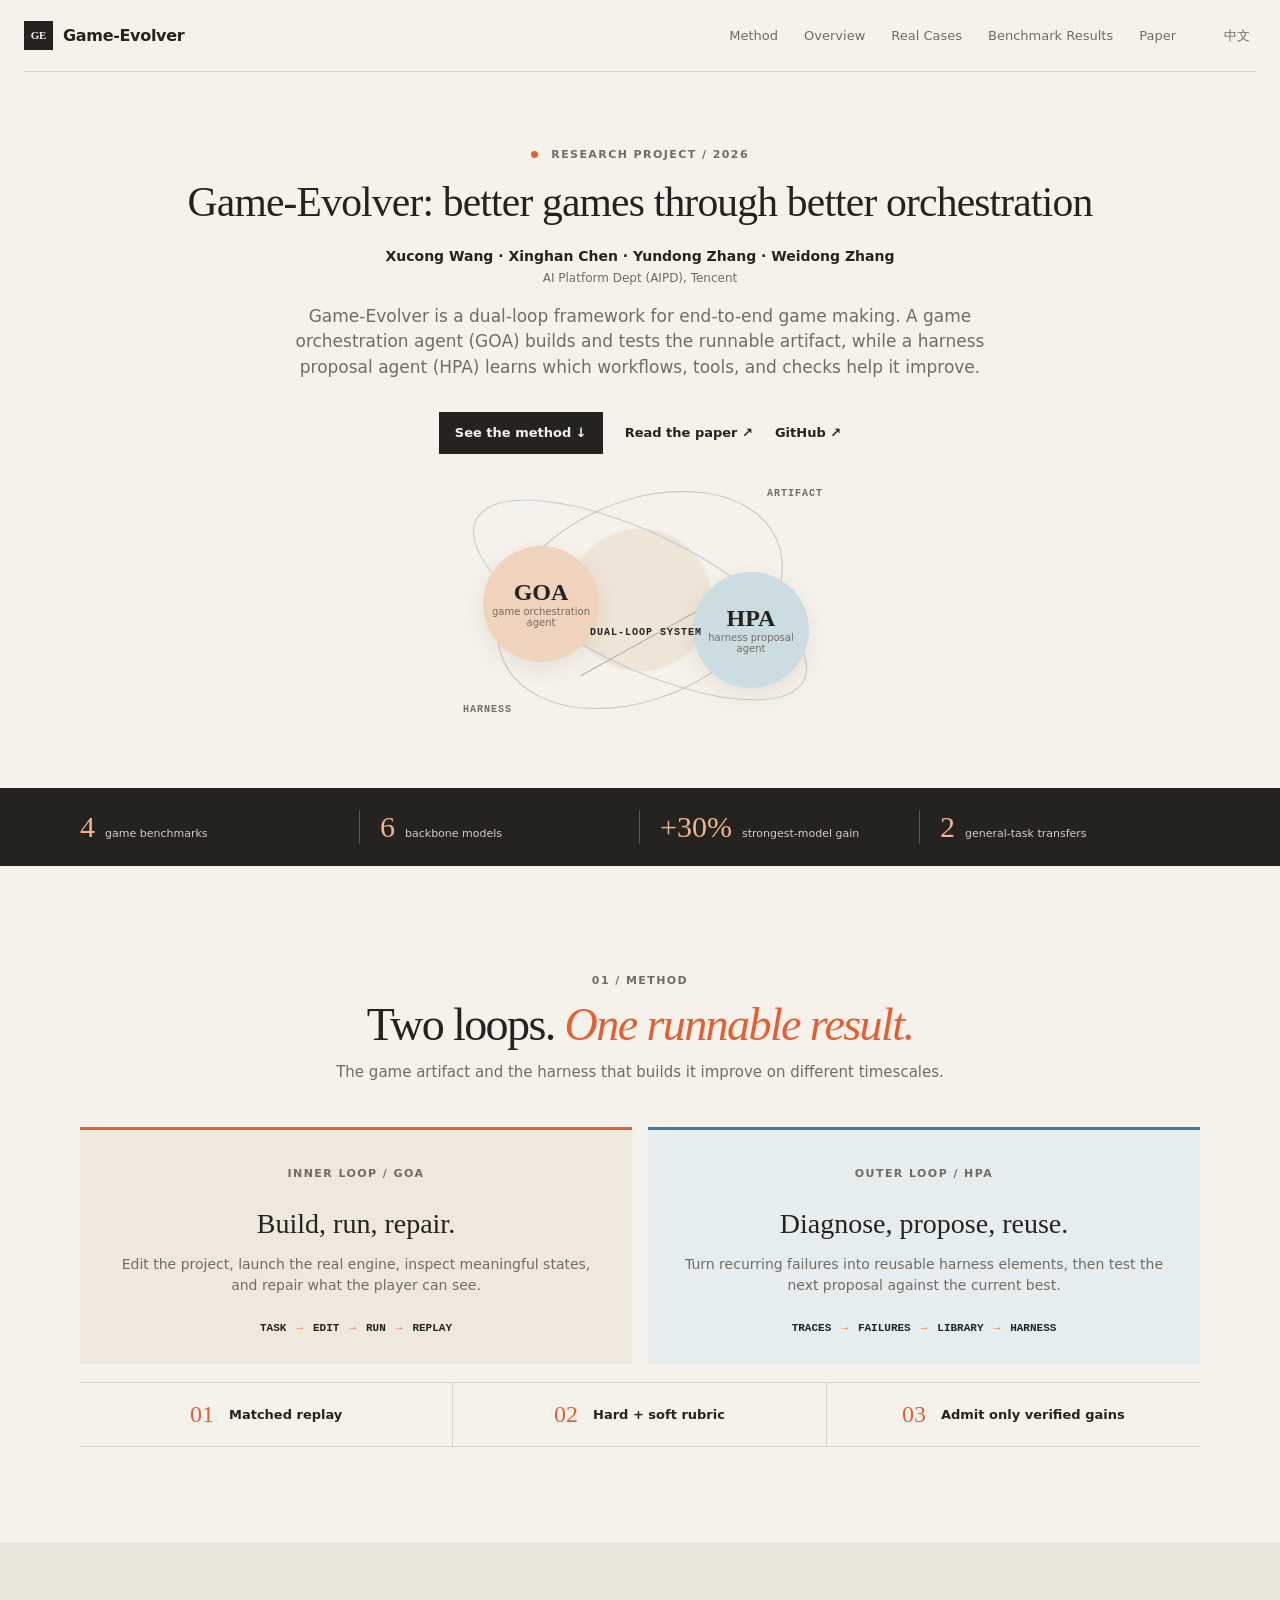
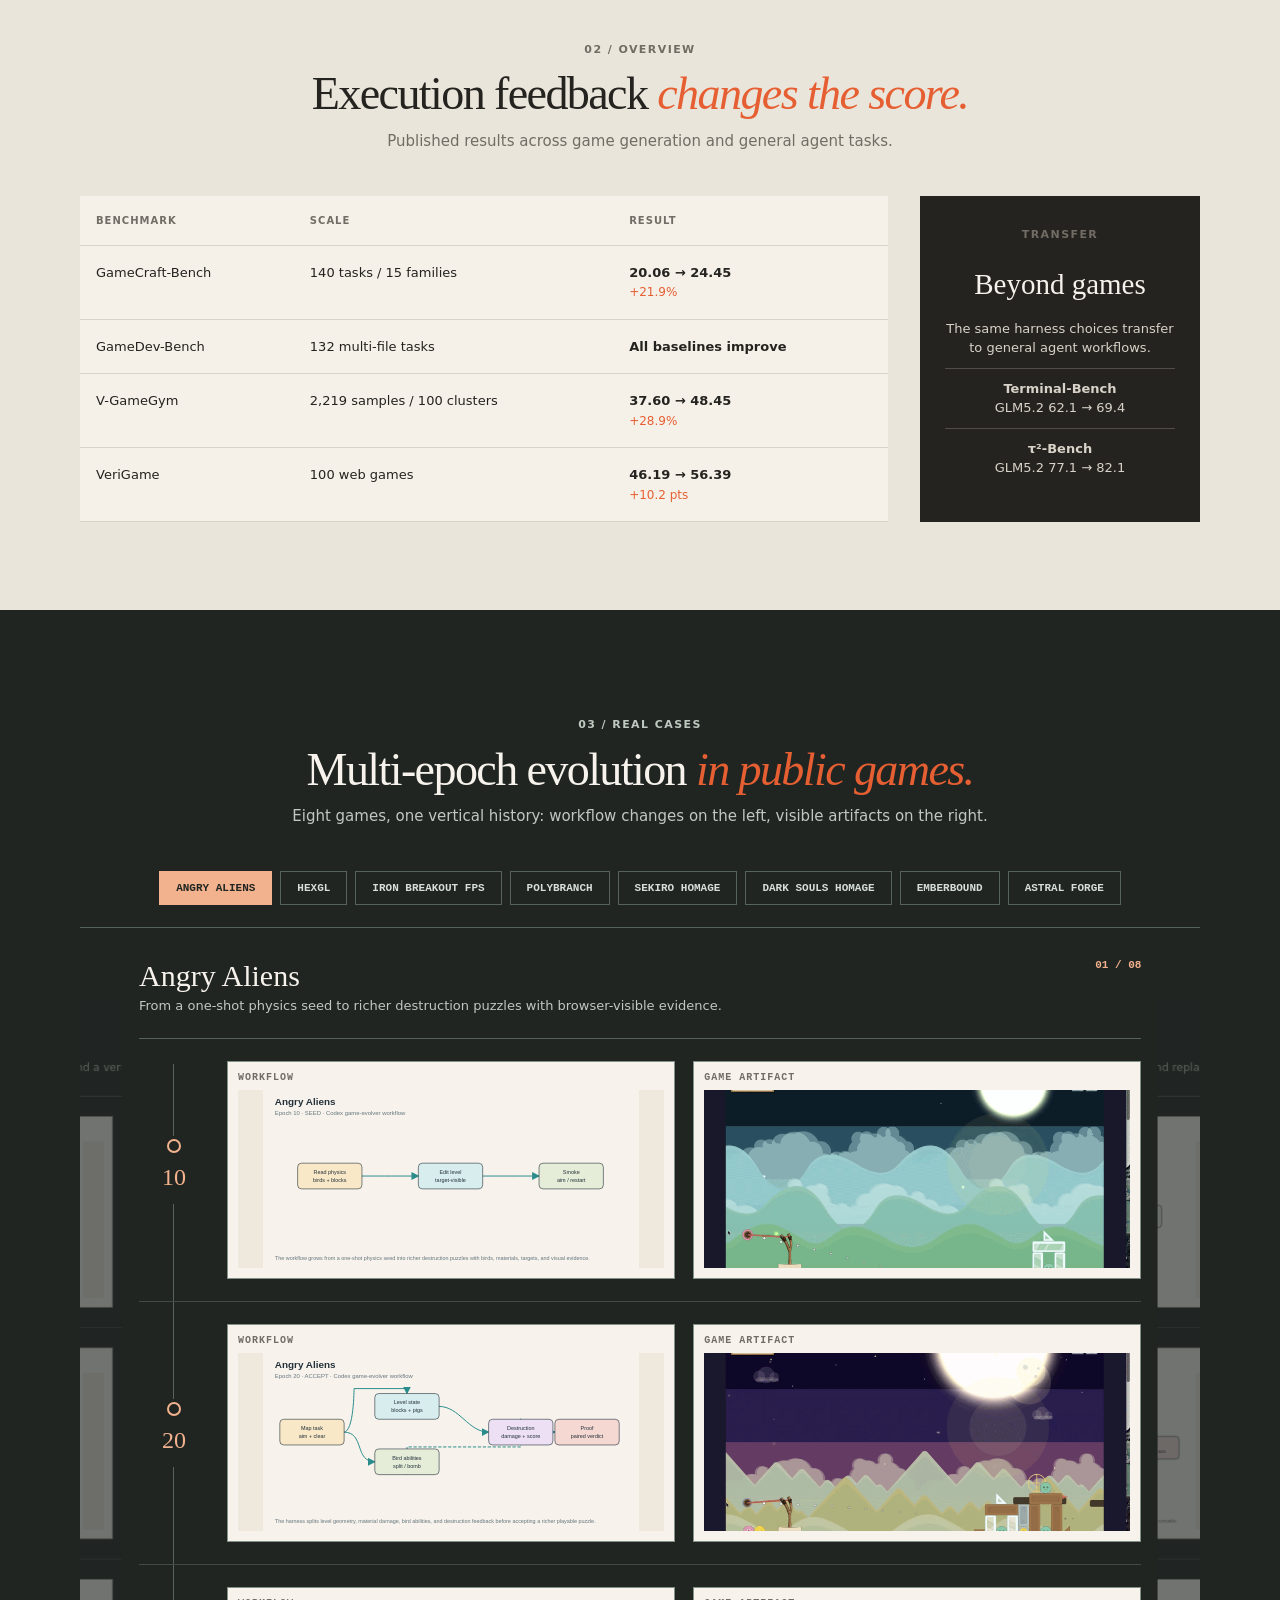
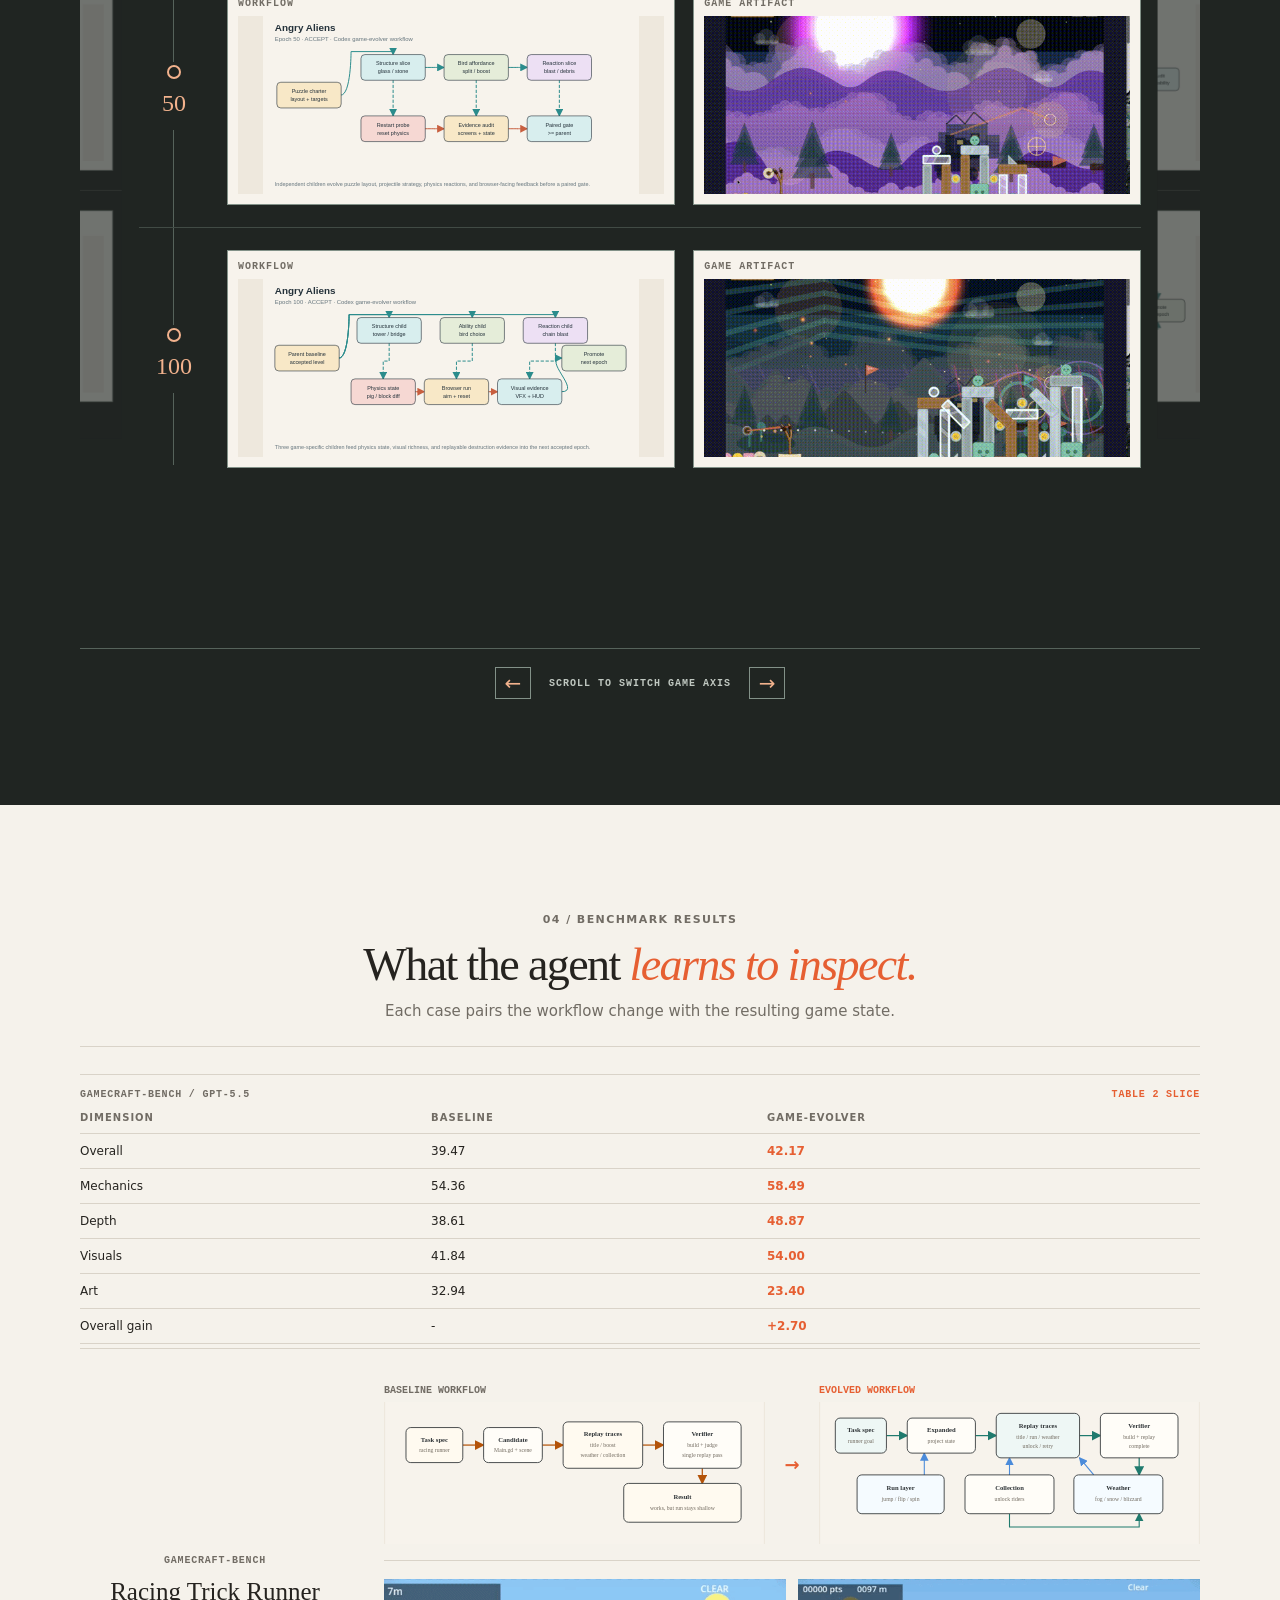
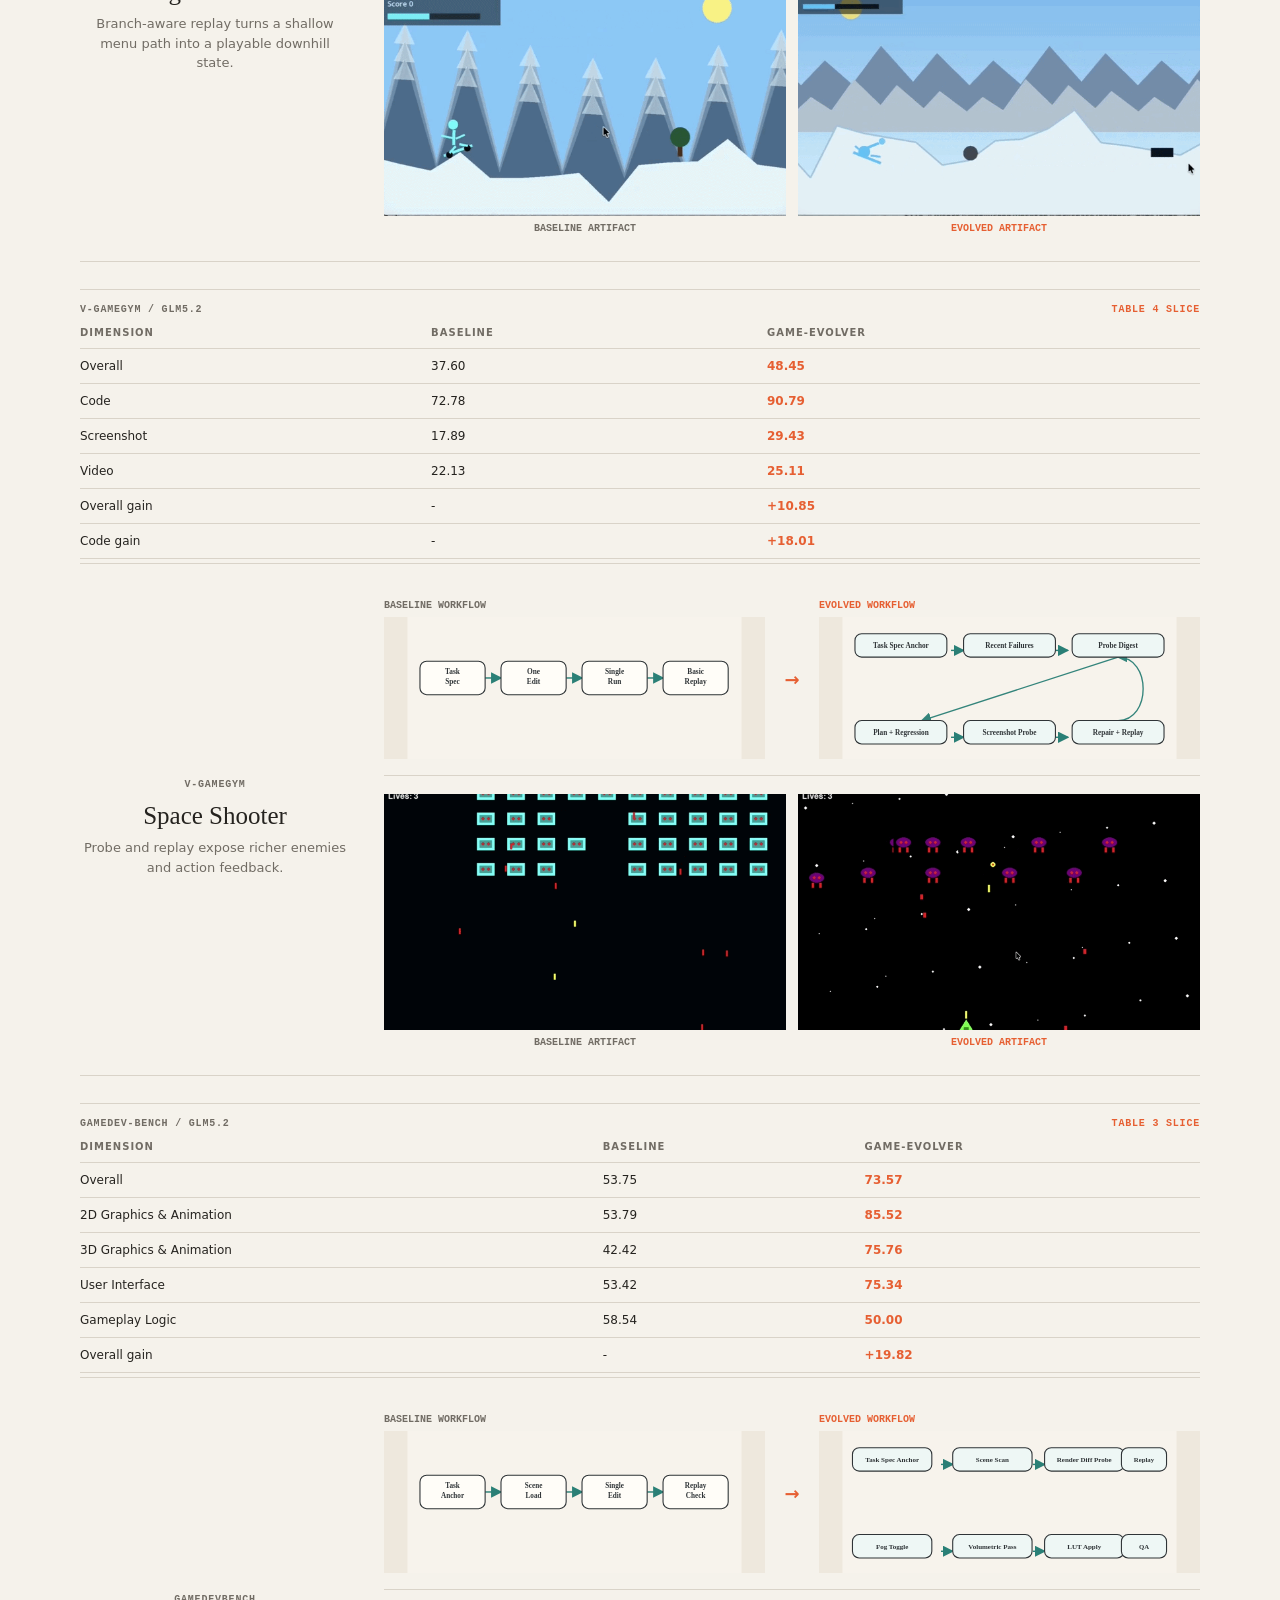
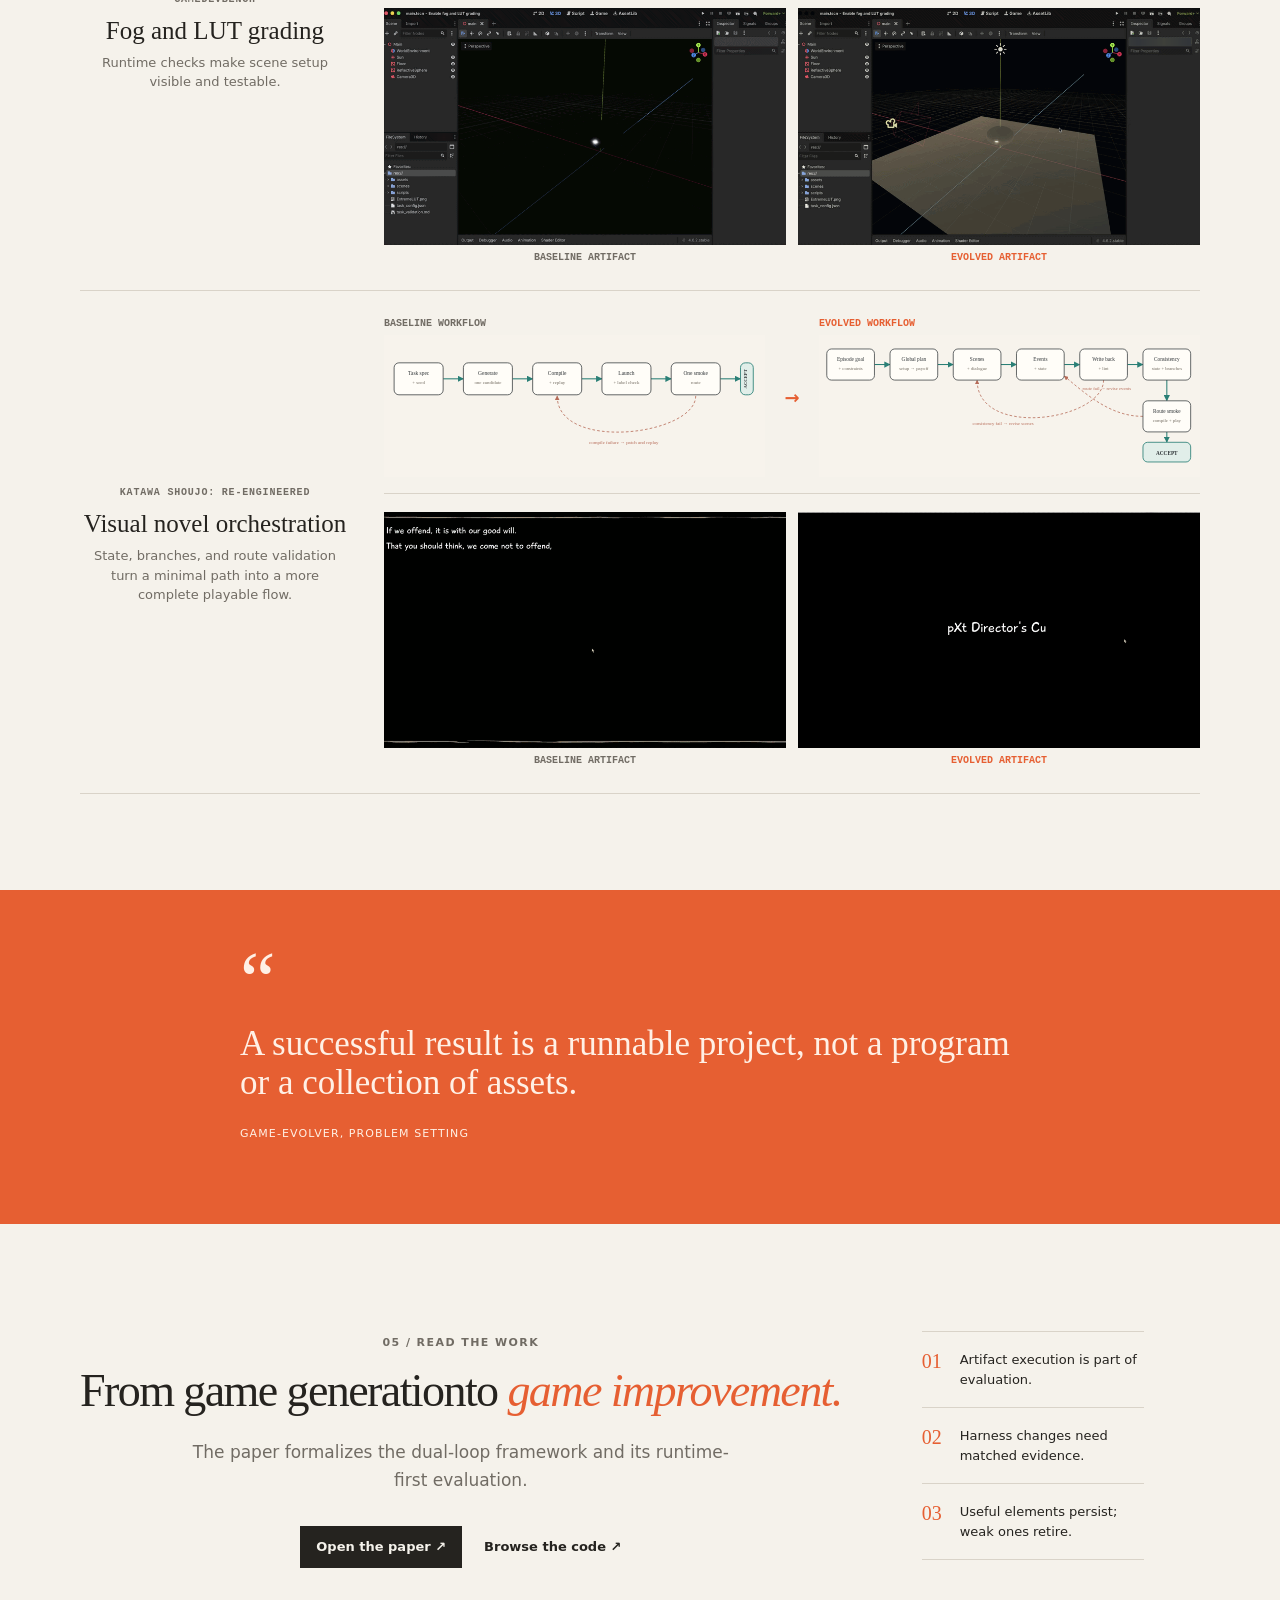
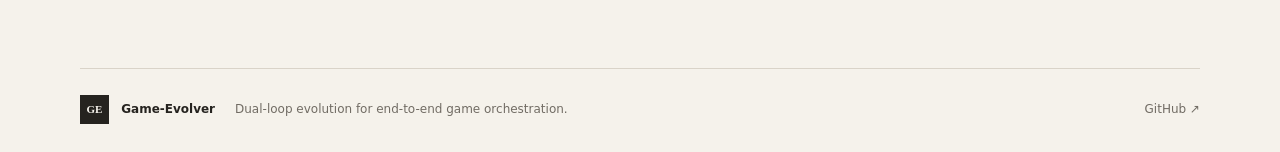
==== commit 1984e2c8: "Expand Game-Evolver evolution cases" ====
--- a/game-evolver/index.html
+++ b/game-evolver/index.html
@@ -1,11 +1,12 @@
 <!doctype html><html lang="en"><head><meta charset="utf-8"><meta name="viewport" content="width=device-width,initial-scale=1"><meta name="description" content="Game-Evolver: dual-loop evolution for end-to-end game orchestration."><title>Game-Evolver | Better games through better orchestration</title><link rel="stylesheet" href="styles.css"></head><body>
-<header class="site-header"><a class="wordmark" href="#top"><span class="wordmark-mark">GE</span><span>Game-Evolver</span></a><nav><a href="#method">Method</a><a href="#results">Results</a><a href="#cases">Cases</a><a href="#paper">Paper</a></nav><button class="lang-toggle" type="button">中文</button></header>
+<header class="site-header"><a class="wordmark" href="#top"><span class="wordmark-mark">GE</span><span>Game-Evolver</span></a><nav><a href="#method">Method</a><a href="#results">Overview</a><a href="#real-cases">Real Cases</a><a href="#benchmark-cases">Benchmark Results</a><a href="#paper">Paper</a></nav><button class="lang-toggle" type="button">中文</button></header>
 <main id="top">
 <section class="hero section-shell"><div class="hero-copy"><p class="eyebrow"><span class="pulse-dot"></span> Research project / 2026</p><h1>Game-Evolver: better games through better orchestration</h1><p class="authors">Xucong Wang · Xinghan Chen · Yundong Zhang · Weidong Zhang</p><p class="affiliation">AI Platform Dept (AIPD), Tencent</p><p class="hero-lede">Game-Evolver is a dual-loop framework for end-to-end game making. A game orchestration agent (GOA) builds and tests the runnable artifact, while a harness proposal agent (HPA) learns which workflows, tools, and checks help it improve.</p><div class="hero-actions"><a class="button button-dark" href="#method">See the method ↓</a><a class="text-link" href="assets/Game-Evolver-paper.pdf" target="_blank">Read the paper ↗</a><a class="text-link" href="https://github.com/xuc865/Game-Evolver" target="_blank">GitHub ↗</a></div></div><div class="hero-art"><span class="orbit-label orbit-label-top">artifact</span><span class="orbit-label orbit-label-bottom">harness</span><i class="hero-ring hero-ring-one"></i><i class="hero-ring hero-ring-two"></i><i class="hero-link"></i><div class="hero-core hero-core-goa"><b>GOA</b><small>game orchestration<br>agent</small></div><div class="hero-core hero-core-hpa"><b>HPA</b><small>harness proposal<br>agent</small></div><span class="hero-system-label">dual-loop system</span></div></section>
 <section class="signal-band"><div class="section-shell signal-grid"><div><b>4</b><span>game benchmarks</span></div><div><b>6</b><span>backbone models</span></div><div><b>+30%</b><span>strongest-model gain</span></div><div><b>2</b><span>general-task transfers</span></div></div></section>
 <section id="method" class="section-shell method-section"><div class="section-heading"><p class="eyebrow">01 / Method</p><h2>Two loops.<br><em>One runnable result.</em></h2><p class="section-intro">The game artifact and the harness that builds it improve on different timescales.</p></div><div class="method-grid"><article class="method-card inner"><span class="card-index">INNER LOOP / GOA</span><h3>Build, run, repair.</h3><p>Edit the project, launch the real engine, inspect meaningful states, and repair what the player can see.</p><div class="flow"><span>task</span><i>→</i><span>edit</span><i>→</i><span>run</span><i>→</i><span>replay</span></div></article><article class="method-card outer"><span class="card-index">OUTER LOOP / HPA</span><h3>Diagnose, propose, reuse.</h3><p>Turn recurring failures into reusable harness elements, then test the next proposal against the current best.</p><div class="flow"><span>traces</span><i>→</i><span>failures</span><i>→</i><span>library</span><i>→</i><span>harness</span></div></article></div><div class="gate-strip"><div><strong>01</strong><span>Matched replay</span></div><div><strong>02</strong><span>Hard + soft rubric</span></div><div><strong>03</strong><span>Admit only verified gains</span></div></div></section>
-<section id="results" class="results-section"><div class="section-shell"><div class="section-heading"><p class="eyebrow">02 / Results</p><h2>Execution feedback<br><em>changes the score.</em></h2><p class="section-intro">Published results across game generation and general agent tasks.</p></div><div class="results-layout"><div class="table-wrap"><table><thead><tr><th>Benchmark</th><th>Scale</th><th>Result</th></tr></thead><tbody><tr><td>GameCraft-Bench</td><td>140 tasks / 15 families</td><td><b>20.06 → 24.45</b><br><em>+21.9%</em></td></tr><tr><td>GameDev-Bench</td><td>132 multi-file tasks</td><td><b>All baselines improve</b></td></tr><tr><td>V-GameGym</td><td>2,219 samples / 100 clusters</td><td><b>37.60 → 48.45</b><br><em>+28.9%</em></td></tr><tr><td>VeriGame</td><td>100 web games</td><td><b>46.19 → 56.39</b><br><em>+10.2 pts</em></td></tr></tbody></table></div><aside class="transfer-note"><span class="card-index">TRANSFER</span><h3>Beyond games</h3><p>The same harness choices transfer to general agent workflows.</p><p><b>Terminal-Bench</b><br>GLM5.2 62.1 → 69.4</p><p><b>τ²-Bench</b><br>GLM5.2 77.1 → 82.1</p></aside></div></div></section>
-<section id="cases" class="section-shell cases-section"><div class="section-heading"><p class="eyebrow">03 / Cases</p><h2>What the agent<br><em>learns to inspect.</em></h2><p class="section-intro">Each case pairs the workflow change with the resulting game state.</p></div><div class="case-list"><article class="case-row"><div class="case-meta"><span>GAMECRAFT-BENCH</span><h3>Racing Trick Runner</h3><p>Branch-aware replay turns a shallow menu path into a playable downhill state.</p></div><div class="case-evidence"><div class="workflow"><figure><figcaption>baseline workflow</figcaption><img src="assets/snow-runner-harness-before.svg" alt="Baseline Racing Trick Runner workflow"></figure><b>→</b><figure class="evolved"><figcaption>evolved workflow</figcaption><img src="assets/snow-runner-harness-after.svg" alt="Evolved Racing Trick Runner workflow"></figure></div><div class="case-media"><figure><img src="assets/baseline-snow-runner.gif" alt="Baseline Racing Trick Runner"><figcaption>baseline artifact</figcaption></figure><figure class="evolved"><img src="assets/evolved-snow-runner.gif" alt="Evolved Racing Trick Runner"><figcaption>evolved artifact</figcaption></figure></div></div></article><article class="case-row"><div class="case-meta"><span>V-GAMEGYM</span><h3>Space Shooter</h3><p>Probe and replay expose richer enemies and action feedback.</p></div><div class="case-evidence"><div class="workflow"><figure><figcaption>baseline workflow</figcaption><img src="assets/space-shooter-harness-before.svg" alt="Baseline Space Shooter workflow"></figure><b>→</b><figure class="evolved"><figcaption>evolved workflow</figcaption><img src="assets/space-shooter-harness-after.svg" alt="Evolved Space Shooter workflow"></figure></div><div class="case-media"><figure><img src="assets/baseline-space-shooter.gif" alt="Baseline Space Shooter"><figcaption>baseline artifact</figcaption></figure><figure class="evolved"><img src="assets/evolved-space-shooter.gif" alt="Evolved Space Shooter"><figcaption>evolved artifact</figcaption></figure></div></div></article><article class="case-row"><div class="case-meta"><span>GAMEDEVBENCH</span><h3>Fog and LUT grading</h3><p>Runtime checks make scene setup visible and testable.</p></div><div class="case-evidence"><div class="workflow"><figure><figcaption>baseline workflow</figcaption><img src="assets/engineering-fog-lut-harness-before.svg" alt="Baseline fog and LUT workflow"></figure><b>→</b><figure class="evolved"><figcaption>evolved workflow</figcaption><img src="assets/engineering-fog-lut-harness-after.svg" alt="Evolved fog and LUT workflow"></figure></div><div class="case-media"><figure><img src="assets/baseline-engineering-fog-lut.gif" alt="Baseline fog and LUT task"><figcaption>baseline artifact</figcaption></figure><figure class="evolved"><img src="assets/evolved-engineering-fog-lut.gif" alt="Evolved fog and LUT task"><figcaption>evolved artifact</figcaption></figure></div></div></article><article class="case-row"><div class="case-meta"><span>KATAWA SHOUJO: RE-ENGINEERED</span><h3>Visual novel orchestration</h3><p>State, branches, and route validation turn a minimal path into a more complete playable flow.</p></div><div class="case-evidence"><div class="workflow"><figure><figcaption>baseline workflow</figcaption><img src="assets/ksre-harness-before.svg" alt="Baseline visual novel workflow"></figure><b>→</b><figure class="evolved"><figcaption>evolved workflow</figcaption><img src="assets/ksre-harness-after.svg" alt="Evolved visual novel workflow"></figure></div><div class="case-media"><figure><img src="assets/baseline-visual-novel.gif" alt="Baseline visual novel"><figcaption>baseline artifact</figcaption></figure><figure class="evolved"><img src="assets/evolved-visual-novel.gif" alt="Evolved visual novel"><figcaption>evolved artifact</figcaption></figure></div></div></article></div></section>
+<section id="results" class="results-section"><div class="section-shell"><div class="section-heading"><p class="eyebrow">02 / Overview</p><h2>Execution feedback<br><em>changes the score.</em></h2><p class="section-intro">Published results across game generation and general agent tasks.</p></div><div class="results-layout"><div class="table-wrap"><table><thead><tr><th>Benchmark</th><th>Scale</th><th>Result</th></tr></thead><tbody><tr><td>GameCraft-Bench</td><td>140 tasks / 15 families</td><td><b>20.06 → 24.45</b><br><em>+21.9%</em></td></tr><tr><td>GameDev-Bench</td><td>132 multi-file tasks</td><td><b>All baselines improve</b></td></tr><tr><td>V-GameGym</td><td>2,219 samples / 100 clusters</td><td><b>37.60 → 48.45</b><br><em>+28.9%</em></td></tr><tr><td>VeriGame</td><td>100 web games</td><td><b>46.19 → 56.39</b><br><em>+10.2 pts</em></td></tr></tbody></table></div><aside class="transfer-note"><span class="card-index">TRANSFER</span><h3>Beyond games</h3><p>The same harness choices transfer to general agent workflows.</p><p><b>Terminal-Bench</b><br>GLM5.2 62.1 → 69.4</p><p><b>τ²-Bench</b><br>GLM5.2 77.1 → 82.1</p></aside></div></div></section>
+<section id="real-cases" class="real-cases-section"><div class="section-shell"><div class="section-heading"><p class="eyebrow">03 / Real Cases</p><h2>Multi-epoch evolution<br><em>in public games.</em></h2><p class="section-intro">Eight games, one vertical history: workflow changes on the left, visible artifacts on the right.</p></div><div class="real-axis-tabs" role="tablist" aria-label="Switch game evolution axis"><button class="real-axis-tab is-active" data-game="angry" role="tab" aria-selected="true">Angry Aliens</button><button class="real-axis-tab" data-game="hexgl" role="tab" aria-selected="false">HexGL</button><button class="real-axis-tab" data-game="iron" role="tab" aria-selected="false">Iron Breakout FPS</button><button class="real-axis-tab" data-game="polybranch" role="tab" aria-selected="false">PolyBranch</button><button class="real-axis-tab" data-game="sekiro" role="tab" aria-selected="false">Sekiro Homage</button><button class="real-axis-tab" data-game="souls" role="tab" aria-selected="false">Dark Souls Homage</button><button class="real-axis-tab" data-game="ember" role="tab" aria-selected="false">Emberbound</button><button class="real-axis-tab" data-game="astral" role="tab" aria-selected="false">Astral Forge</button></div><div class="axis-viewport"><div class="axis-track"></div></div><div class="axis-controls"><button class="axis-prev" type="button" aria-label="Previous game axis">←</button><span class="axis-label">SCROLL TO SWITCH GAME AXIS</span><button class="axis-next" type="button" aria-label="Next game axis">→</button></div></div></section>
+<section id="benchmark-cases" class="section-shell cases-section"><div class="section-heading"><p class="eyebrow">04 / Benchmark Results</p><h2>What the agent<br><em>learns to inspect.</em></h2><p class="section-intro">Each case pairs the workflow change with the resulting game state.</p></div><div class="case-list"><article class="case-row"><div class="case-result"><div class="case-result-head"><span>GAMECRAFT-BENCH / GPT-5.5</span><b>Table 2 slice</b></div><table><thead><tr><th>Dimension</th><th>Baseline</th><th>Game-Evolver</th></tr></thead><tbody><tr><td>Overall</td><td>39.47</td><td>42.17</td></tr><tr><td>Mechanics</td><td>54.36</td><td>58.49</td></tr><tr><td>Depth</td><td>38.61</td><td>48.87</td></tr><tr><td>Visuals</td><td>41.84</td><td>54.00</td></tr><tr><td>Art</td><td>32.94</td><td>23.40</td></tr><tr><td>Overall gain</td><td>-</td><td>+2.70</td></tr></tbody></table></div><div class="case-meta"><span>GAMECRAFT-BENCH</span><h3>Racing Trick Runner</h3><p>Branch-aware replay turns a shallow menu path into a playable downhill state.</p></div><div class="case-evidence"><div class="workflow"><figure><figcaption>baseline workflow</figcaption><img src="assets/snow-runner-harness-before.svg" alt="Baseline Racing Trick Runner workflow"></figure><b>→</b><figure class="evolved"><figcaption>evolved workflow</figcaption><img src="assets/snow-runner-harness-after.svg" alt="Evolved Racing Trick Runner workflow"></figure></div><div class="case-media"><figure><img src="assets/baseline-snow-runner.gif" alt="Baseline Racing Trick Runner"><figcaption>baseline artifact</figcaption></figure><figure class="evolved"><img src="assets/evolved-snow-runner.gif" alt="Evolved Racing Trick Runner"><figcaption>evolved artifact</figcaption></figure></div></div></article><article class="case-row"><div class="case-result"><div class="case-result-head"><span>V-GAMEGYM / GLM5.2</span><b>Table 4 slice</b></div><table><thead><tr><th>Dimension</th><th>Baseline</th><th>Game-Evolver</th></tr></thead><tbody><tr><td>Overall</td><td>37.60</td><td>48.45</td></tr><tr><td>Code</td><td>72.78</td><td>90.79</td></tr><tr><td>Screenshot</td><td>17.89</td><td>29.43</td></tr><tr><td>Video</td><td>22.13</td><td>25.11</td></tr><tr><td>Overall gain</td><td>-</td><td>+10.85</td></tr><tr><td>Code gain</td><td>-</td><td>+18.01</td></tr></tbody></table></div><div class="case-meta"><span>V-GAMEGYM</span><h3>Space Shooter</h3><p>Probe and replay expose richer enemies and action feedback.</p></div><div class="case-evidence"><div class="workflow"><figure><figcaption>baseline workflow</figcaption><img src="assets/space-shooter-harness-before.svg" alt="Baseline Space Shooter workflow"></figure><b>→</b><figure class="evolved"><figcaption>evolved workflow</figcaption><img src="assets/space-shooter-harness-after.svg" alt="Evolved Space Shooter workflow"></figure></div><div class="case-media"><figure><img src="assets/baseline-space-shooter.gif" alt="Baseline Space Shooter"><figcaption>baseline artifact</figcaption></figure><figure class="evolved"><img src="assets/evolved-space-shooter.gif" alt="Evolved Space Shooter"><figcaption>evolved artifact</figcaption></figure></div></div></article><article class="case-row"><div class="case-result"><div class="case-result-head"><span>GAMEDEV-BENCH / GLM5.2</span><b>Table 3 slice</b></div><table><thead><tr><th>Dimension</th><th>Baseline</th><th>Game-Evolver</th></tr></thead><tbody><tr><td>Overall</td><td>53.75</td><td>73.57</td></tr><tr><td>2D Graphics &amp; Animation</td><td>53.79</td><td>85.52</td></tr><tr><td>3D Graphics &amp; Animation</td><td>42.42</td><td>75.76</td></tr><tr><td>User Interface</td><td>53.42</td><td>75.34</td></tr><tr><td>Gameplay Logic</td><td>58.54</td><td>50.00</td></tr><tr><td>Overall gain</td><td>-</td><td>+19.82</td></tr></tbody></table></div><div class="case-meta"><span>GAMEDEVBENCH</span><h3>Fog and LUT grading</h3><p>Runtime checks make scene setup visible and testable.</p></div><div class="case-evidence"><div class="workflow"><figure><figcaption>baseline workflow</figcaption><img src="assets/engineering-fog-lut-harness-before.svg" alt="Baseline fog and LUT workflow"></figure><b>→</b><figure class="evolved"><figcaption>evolved workflow</figcaption><img src="assets/engineering-fog-lut-harness-after.svg" alt="Evolved fog and LUT workflow"></figure></div><div class="case-media"><figure><img src="assets/baseline-engineering-fog-lut.gif" alt="Baseline fog and LUT task"><figcaption>baseline artifact</figcaption></figure><figure class="evolved"><img src="assets/evolved-engineering-fog-lut.gif" alt="Evolved fog and LUT task"><figcaption>evolved artifact</figcaption></figure></div></div></article><article class="case-row"><div class="case-meta"><span>KATAWA SHOUJO: RE-ENGINEERED</span><h3>Visual novel orchestration</h3><p>State, branches, and route validation turn a minimal path into a more complete playable flow.</p></div><div class="case-evidence"><div class="workflow"><figure><figcaption>baseline workflow</figcaption><img src="assets/ksre-harness-before.svg" alt="Baseline visual novel workflow"></figure><b>→</b><figure class="evolved"><figcaption>evolved workflow</figcaption><img src="assets/ksre-harness-after.svg" alt="Evolved visual novel workflow"></figure></div><div class="case-media"><figure><img src="assets/baseline-visual-novel.gif" alt="Baseline visual novel"><figcaption>baseline artifact</figcaption></figure><figure class="evolved"><img src="assets/evolved-visual-novel.gif" alt="Evolved visual novel"><figcaption>evolved artifact</figcaption></figure></div></div></article></div></section>
 <section class="quote-section"><div class="section-shell quote-layout"><p class="quote-mark">“</p><blockquote>A successful result is a runnable project, not a program or a collection of assets.</blockquote><p class="quote-attribution">Game-Evolver, problem setting</p></div></section>
-<section id="paper" class="paper-section section-shell"><div><p class="eyebrow">04 / Read the work</p><h2>From game generation<br>to <em>game improvement.</em></h2><p class="section-intro">The paper formalizes the dual-loop framework and its runtime-first evaluation.</p><div class="paper-links"><a class="button button-dark" href="assets/Game-Evolver-paper.pdf" target="_blank">Open the paper ↗</a><a class="text-link" href="https://github.com/xuc865/Game-Evolver" target="_blank">Browse the code ↗</a></div></div><div class="paper-facts"><div><b>01</b><span>Artifact execution is part of evaluation.</span></div><div><b>02</b><span>Harness changes need matched evidence.</span></div><div><b>03</b><span>Useful elements persist; weak ones retire.</span></div></div></section></main>
+<section id="paper" class="paper-section section-shell"><div><p class="eyebrow">05 / Read the work</p><h2>From game generation<br>to <em>game improvement.</em></h2><p class="section-intro">The paper formalizes the dual-loop framework and its runtime-first evaluation.</p><div class="paper-links"><a class="button button-dark" href="assets/Game-Evolver-paper.pdf" target="_blank">Open the paper ↗</a><a class="text-link" href="https://github.com/xuc865/Game-Evolver" target="_blank">Browse the code ↗</a></div></div><div class="paper-facts"><div><b>01</b><span>Artifact execution is part of evaluation.</span></div><div><b>02</b><span>Harness changes need matched evidence.</span></div><div><b>03</b><span>Useful elements persist; weak ones retire.</span></div></div></section></main>
 <footer class="site-footer section-shell"><div><span class="wordmark-mark">GE</span> Game-Evolver</div><p>Dual-loop evolution for end-to-end game orchestration.</p><a href="https://github.com/xuc865/Game-Evolver" target="_blank">GitHub ↗</a></footer><script src="script.js"></script></body></html>
--- a/game-evolver/styles.css
+++ b/game-evolver/styles.css
@@ -9,3 +9,48 @@
 .case-evidence{display:grid;gap:18px;min-width:0}.workflow{display:grid;grid-template-columns:minmax(0,1fr) 34px minmax(0,1fr);align-items:center;gap:10px;padding-bottom:16px;border-bottom:1px solid var(--line)}.workflow figure{margin:0;min-width:0}.workflow img{display:block;width:100%;height:142px;object-fit:fill;background:#eee8dd}.workflow figcaption{font:700 10px monospace;text-transform:uppercase;color:var(--muted);margin-bottom:6px}.workflow .evolved figcaption{color:var(--orange)}.workflow>b{color:var(--orange);text-align:center;font-size:18px}.case-evidence .case-media{grid-template-columns:1fr 1fr;gap:12px}.case-evidence .case-media figcaption{text-align:center}
 @media(max-width:760px){.workflow{grid-template-columns:minmax(0,1fr) 22px minmax(0,1fr);gap:6px}.workflow img{height:100px}.case-evidence .case-media{gap:7px}}
 .section-heading h2 em::before,.paper-section h2 em::before{content:" ";}
+.real-cases-section{background:#202522;color:#f7f3ec;padding:96px 0 106px;overflow:hidden}.real-cases-section .section-heading .eyebrow{color:#bfc9c0}.real-cases-section .section-heading .section-intro{color:#c0c8c1}.real-game-tabs{display:flex;justify-content:center;gap:8px;flex-wrap:wrap;margin:34px auto 24px}.real-game-tab{border:1px solid #56635b;background:transparent;color:#d6ded7;padding:10px 16px;font:700 11px monospace;text-transform:uppercase;cursor:pointer}.real-game-tab.is-active{background:#f2b28d;border-color:#f2b28d;color:#202522}.real-case-intro{text-align:center;max-width:700px;margin:0 auto 28px}.real-game-kicker{font:700 10px monospace;letter-spacing:.12em;color:#f2b28d}.real-case-intro p{margin:8px 0 0;color:#c0c8c1;font-size:14px}.real-carousel{position:relative;min-height:570px;display:flex;align-items:center;justify-content:center;perspective:1300px}.real-track{position:relative;width:min(920px,100%);height:520px;transform-style:preserve-3d}.real-card{position:absolute;top:10px;left:50%;width:min(660px,82vw);height:500px;transform:translateX(-50%);background:#f7f3ec;color:var(--ink);border:1px solid #829188;box-shadow:0 28px 60px #0007;transition:transform .45s ease,opacity .45s ease,filter .45s ease;display:grid;grid-template-rows:auto 1fr 190px;overflow:hidden}.real-card[data-position="-2"]{transform:translateX(-130%) rotateY(30deg) scale(.72);opacity:.3;filter:saturate(.5)}.real-card[data-position="-1"]{transform:translateX(-92%) rotateY(22deg) scale(.86);opacity:.66}.real-card[data-position="0"]{transform:translateX(-50%) translateZ(100px);z-index:3}.real-card[data-position="1"]{transform:translateX(-8%) rotateY(-22deg) scale(.86);opacity:.66}.real-card[data-position="2"]{transform:translateX(30%) rotateY(-30deg) scale(.72);opacity:.3;filter:saturate(.5)}.real-card-top{display:flex;justify-content:space-between;align-items:center;padding:18px 22px 10px;border-bottom:1px solid #d9d3c8}.real-card-top strong{font:400 28px Georgia,serif}.real-card-top span{font:700 10px monospace;text-transform:uppercase;color:var(--orange)}.real-workflow{padding:15px 22px 8px;display:flex;align-items:center;justify-content:center;background:#eee8dd;min-height:210px}.real-workflow img{width:100%;height:190px;object-fit:contain}.real-card[data-epoch="20"] .real-workflow{background:#e7eef0}.real-card[data-epoch="50"] .real-workflow{background:#eee7dc}.real-card[data-epoch="100"] .real-workflow{background:#e3eee8}.real-artifact{padding:14px 22px 20px;display:grid;grid-template-columns:1.3fr 1fr;gap:16px;align-items:center}.real-artifact img{width:100%;height:150px;object-fit:cover;background:#111}.real-artifact-copy{font-size:12px;color:var(--muted)}.real-artifact-copy b{display:block;color:var(--ink);font-size:13px;margin-bottom:6px}.carousel-arrow{position:absolute;z-index:8;top:50%;transform:translateY(-50%);width:42px;height:42px;border:1px solid #829188;background:#202522;color:#f2b28d;font-size:24px;cursor:pointer}.carousel-prev{left:8px}.carousel-next{right:8px}.real-timeline{display:flex;align-items:center;justify-content:center;gap:12px;color:#c0c8c1;font:700 10px monospace;text-transform:uppercase}.real-timeline i{width:70px;height:1px;background:#69766e}.real-timeline span:nth-of-type(n+2){color:#f2b28d}
+@media(max-width:760px){.real-cases-section{padding:65px 0 72px}.real-carousel{min-height:535px}.real-track{height:500px}.real-card{width:calc(100vw - 46px);height:480px;grid-template-rows:auto 1fr 180px}.real-card[data-position="-1"]{transform:translateX(-82%) rotateY(15deg) scale(.8);opacity:.35}.real-card[data-position="1"]{transform:translateX(-18%) rotateY(-15deg) scale(.8);opacity:.35}.real-card[data-position="-2"],.real-card[data-position="2"]{opacity:0}.real-workflow{min-height:190px;padding:12px}.real-workflow img{height:170px}.real-artifact{grid-template-columns:1fr;padding:10px 14px 15px;gap:8px}.real-artifact img{height:105px}.real-artifact-copy{font-size:11px}.carousel-prev{left:0}.carousel-next{right:0}.real-timeline i{width:25px}}
+
+/* Real cases: four horizontal game axes, with epochs stacked as a readable timeline. */
+.real-axis-tabs{display:flex;justify-content:center;gap:8px;flex-wrap:wrap;margin:30px auto 22px}
+.real-axis-tab{border:1px solid #56635b;background:transparent;color:#d6ded7;padding:10px 16px;font:700 11px monospace;text-transform:uppercase;cursor:pointer;transition:background .2s,color .2s,border-color .2s}
+.real-axis-tab:hover,.real-axis-tab.is-active{background:#f2b28d;border-color:#f2b28d;color:#202522}
+.axis-viewport{position:relative;overflow:hidden;width:100%;border-top:1px solid #56635b;border-bottom:1px solid #56635b;overscroll-behavior:contain}
+.axis-track{position:relative;width:100%;min-height:1320px}
+.game-axis{position:absolute;top:0;left:4%;width:92%;min-width:0;padding:26px 14px 20px;background:#202522;transform-origin:center;transition:transform .45s cubic-bezier(.2,.75,.25,1),opacity .45s ease,filter .45s ease;will-change:transform,opacity;}
+.game-axis[data-position="0"]{transform:translateX(0) scale(1);opacity:1;z-index:4}
+.game-axis[data-position="1"]{transform:translateX(54%) scale(.88) rotateY(-18deg);opacity:.38;filter:saturate(.55);z-index:2}
+.game-axis[data-position="-1"]{transform:translateX(-54%) scale(.88) rotateY(18deg);opacity:.38;filter:saturate(.55);z-index:2}
+.game-axis[data-position="2"],.game-axis[data-position="-2"]{transform:translateX(86%) scale(.72);opacity:0;z-index:1;pointer-events:none}
+.axis-head{display:flex;justify-content:space-between;align-items:flex-start;gap:24px;padding:0 0 22px;border-bottom:1px solid #56635b}
+.axis-head h3{margin:5px 0 3px;font:400 30px Georgia,serif;color:#f7f3ec}
+.axis-head p{margin:0;color:#c0c8c1;font-size:13px;max-width:670px}
+.axis-head>b{font:700 11px monospace;color:#f2b28d;white-space:nowrap;padding-top:5px}
+.epoch-rail{position:relative}
+.epoch-rail:before{content:"";position:absolute;left:34px;top:25px;bottom:25px;width:1px;background:#56635b}
+.epoch-row{position:relative;display:grid;grid-template-columns:70px minmax(0,1fr) minmax(0,1fr);gap:18px;align-items:center;padding:22px 0;border-bottom:1px solid #414b45}
+.epoch-row:last-child{border-bottom:0}
+.epoch-marker{position:relative;z-index:1;display:flex;flex-direction:column;align-items:center;justify-content:center;gap:3px;width:70px;min-height:68px;background:#202522;padding-top:14px}
+.epoch-marker:before{content:"";position:absolute;left:50%;top:3px;width:10px;height:10px;border:2px solid #f2b28d;border-radius:50%;background:#202522;transform:translateX(-50%)}
+.epoch-marker strong{font:400 24px Georgia,serif;color:#f2b28d;line-height:1}
+.epoch-marker span{font:700 9px monospace;letter-spacing:.08em;color:#c0c8c1}
+.axis-workflow,.axis-artifact{margin:0;min-width:0;background:#f7f3ec;color:#202522;border:1px solid #829188;padding:10px}
+.axis-workflow figcaption,.axis-artifact figcaption{font:700 10px monospace;letter-spacing:.1em;text-transform:uppercase;color:#716c64;margin-bottom:7px}
+.axis-workflow img{display:block;width:100%;height:178px;object-fit:contain;background:#eee8dd}
+.axis-artifact img{display:block;width:100%;height:178px;object-fit:cover;background:#111}
+.axis-artifact small{display:block;margin-top:7px;color:#716c64;font-size:11px;line-height:1.35}
+.axis-controls{display:flex;align-items:center;justify-content:center;gap:18px;padding-top:18px;color:#c0c8c1}
+.axis-controls button{width:36px;height:32px;border:1px solid #829188;background:transparent;color:#f2b28d;font-size:20px;line-height:1;cursor:pointer}
+.axis-controls button:hover{background:#f2b28d;color:#202522}
+.axis-label{font:700 10px monospace;letter-spacing:.1em;color:#c0c8c1}
+@media(max-width:760px){.axis-track{min-height:1000px}.game-axis{left:0;width:100%;padding:20px 0 14px}.game-axis[data-position="1"]{transform:translateX(24%) scale(.9) rotateY(-10deg)}.game-axis[data-position="-1"]{transform:translateX(-24%) scale(.9) rotateY(10deg)}.axis-head{gap:12px}.axis-head h3{font-size:24px}.axis-head p{font-size:12px}.epoch-row{grid-template-columns:58px minmax(0,1fr) minmax(0,1fr);gap:8px;padding:16px 0}.epoch-rail:before{left:29px}.epoch-marker{width:58px}.epoch-marker strong{font-size:20px}.axis-workflow,.axis-artifact{padding:7px}.axis-workflow img,.axis-artifact img{height:126px}.axis-artifact small{font-size:10px}.axis-label{font-size:9px}.real-axis-tab{padding:8px 10px;font-size:10px}}
+.case-result{grid-column:1/-1;border-top:1px solid var(--line);border-bottom:1px solid var(--line);padding:14px 0 4px;margin-bottom:2px}
+.case-result-head{display:flex;align-items:center;justify-content:space-between;gap:16px;margin-bottom:2px;font:700 10px monospace;letter-spacing:.08em;text-transform:uppercase;color:var(--muted)}
+.case-result-head b{color:var(--orange);font-weight:700;white-space:nowrap}
+.case-result table{background:transparent;font-size:12px;margin:0}
+.case-result th,.case-result td{padding:8px 10px;border-bottom:1px solid var(--line)}
+.case-result th:first-child,.case-result td:first-child{padding-left:0}
+.case-result th:last-child,.case-result td:last-child{padding-right:0}
+.case-result td:last-child{color:var(--orange);font-weight:700}
+@media(max-width:760px){.case-result{padding-top:12px}.case-result-head{font-size:9px}.case-result table{font-size:11px}.case-result th,.case-result td{padding:7px 5px}}
